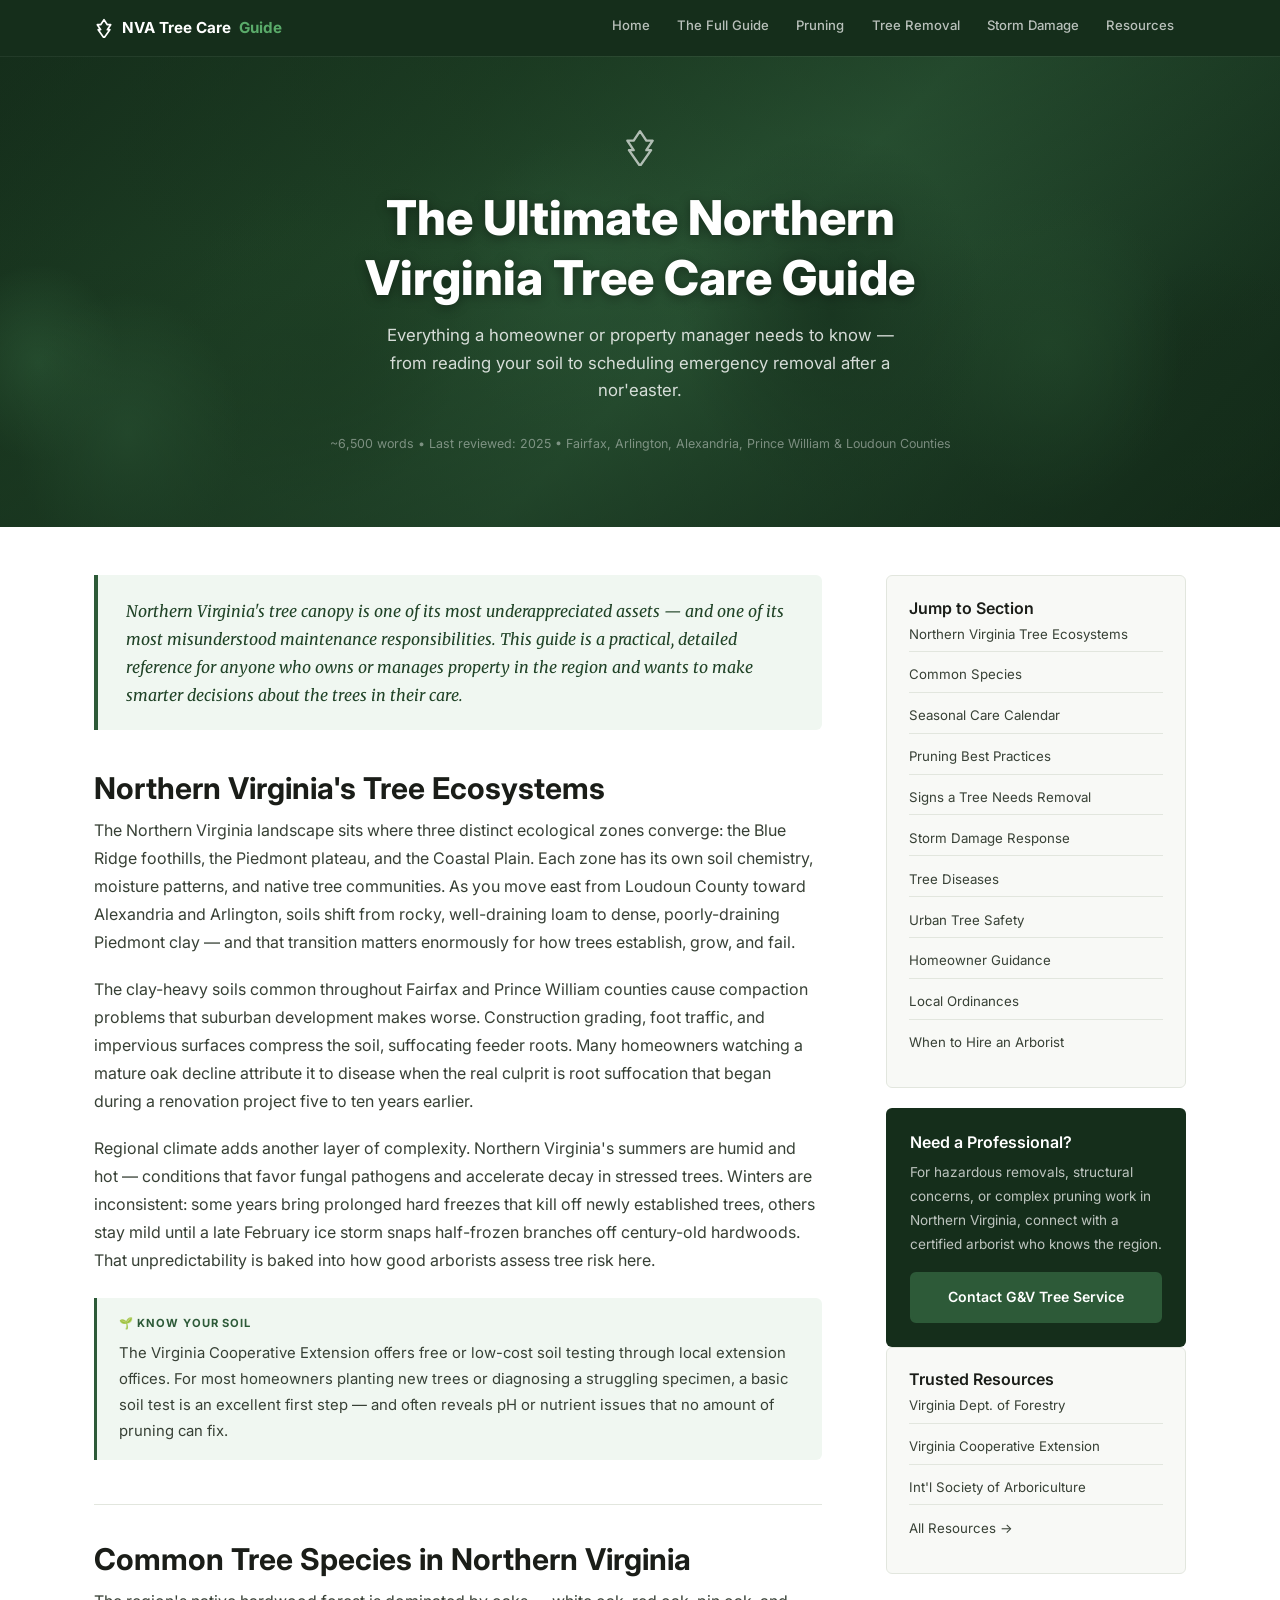
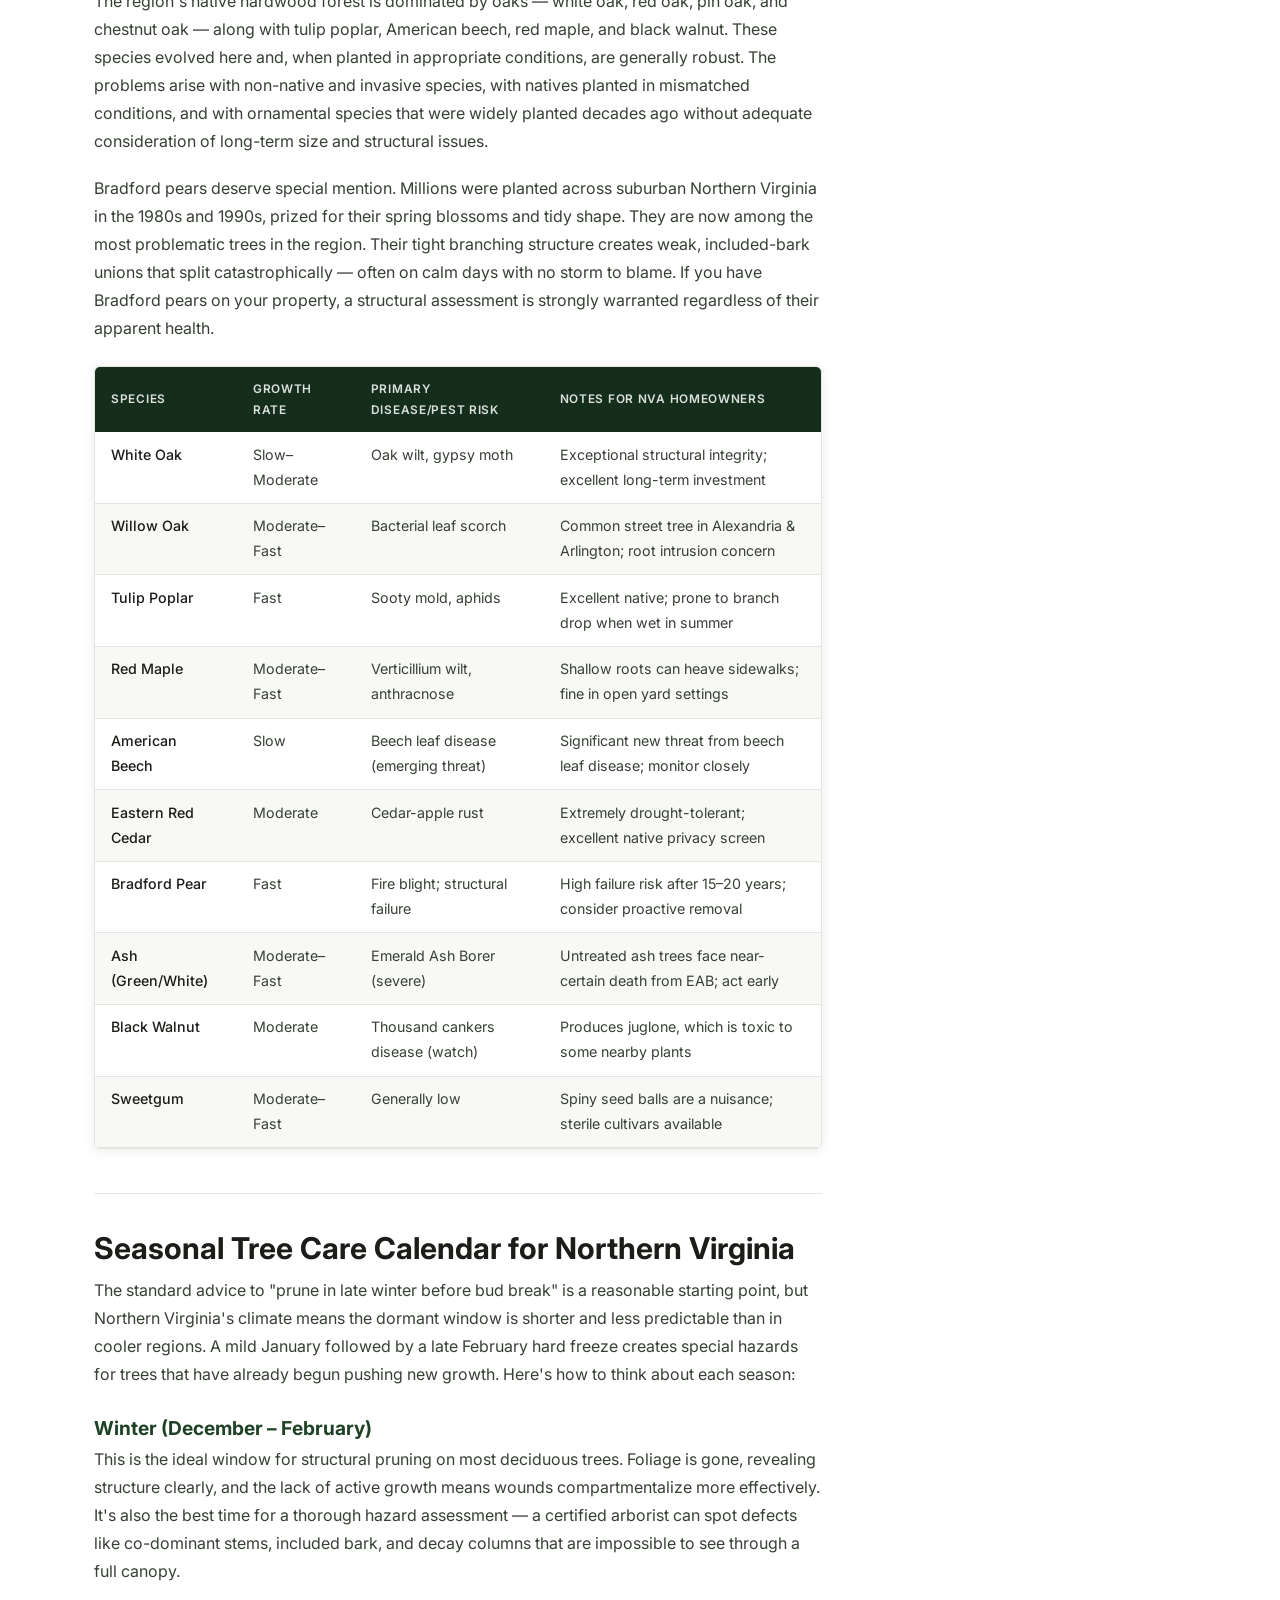
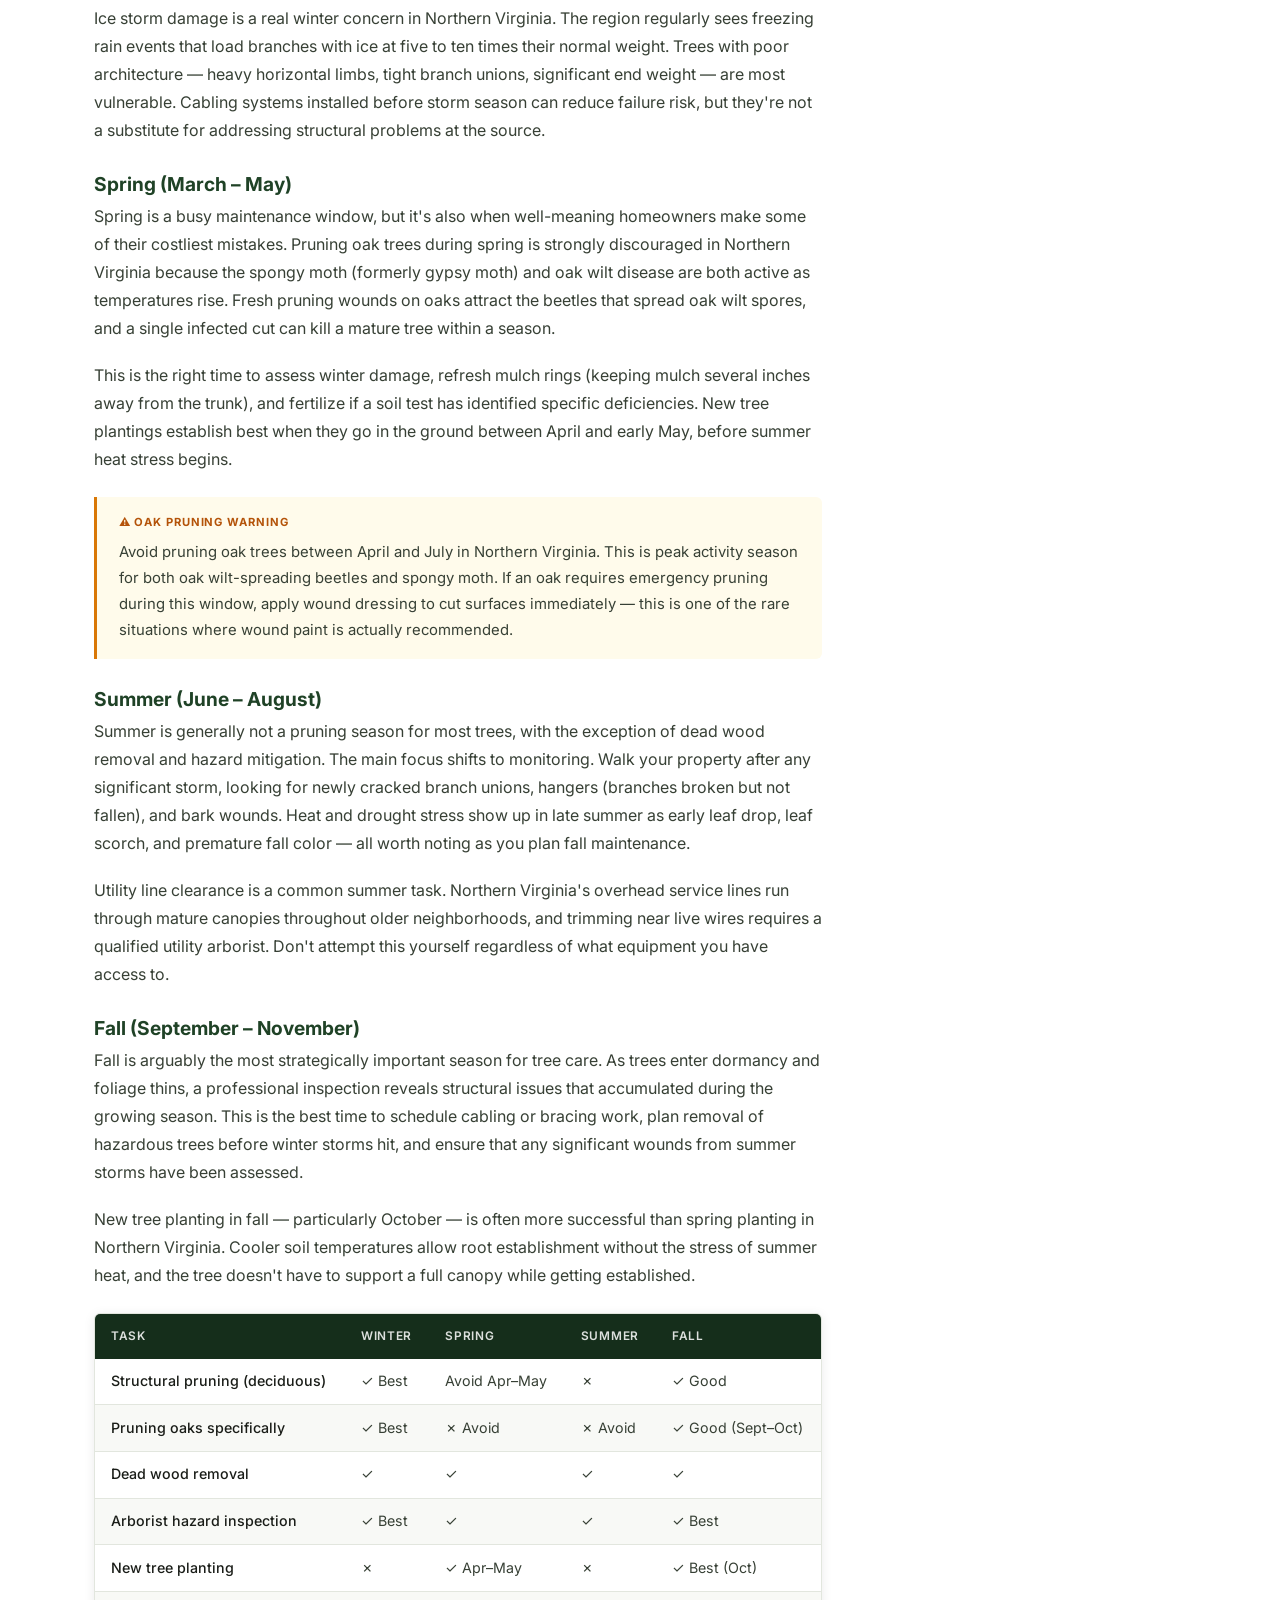
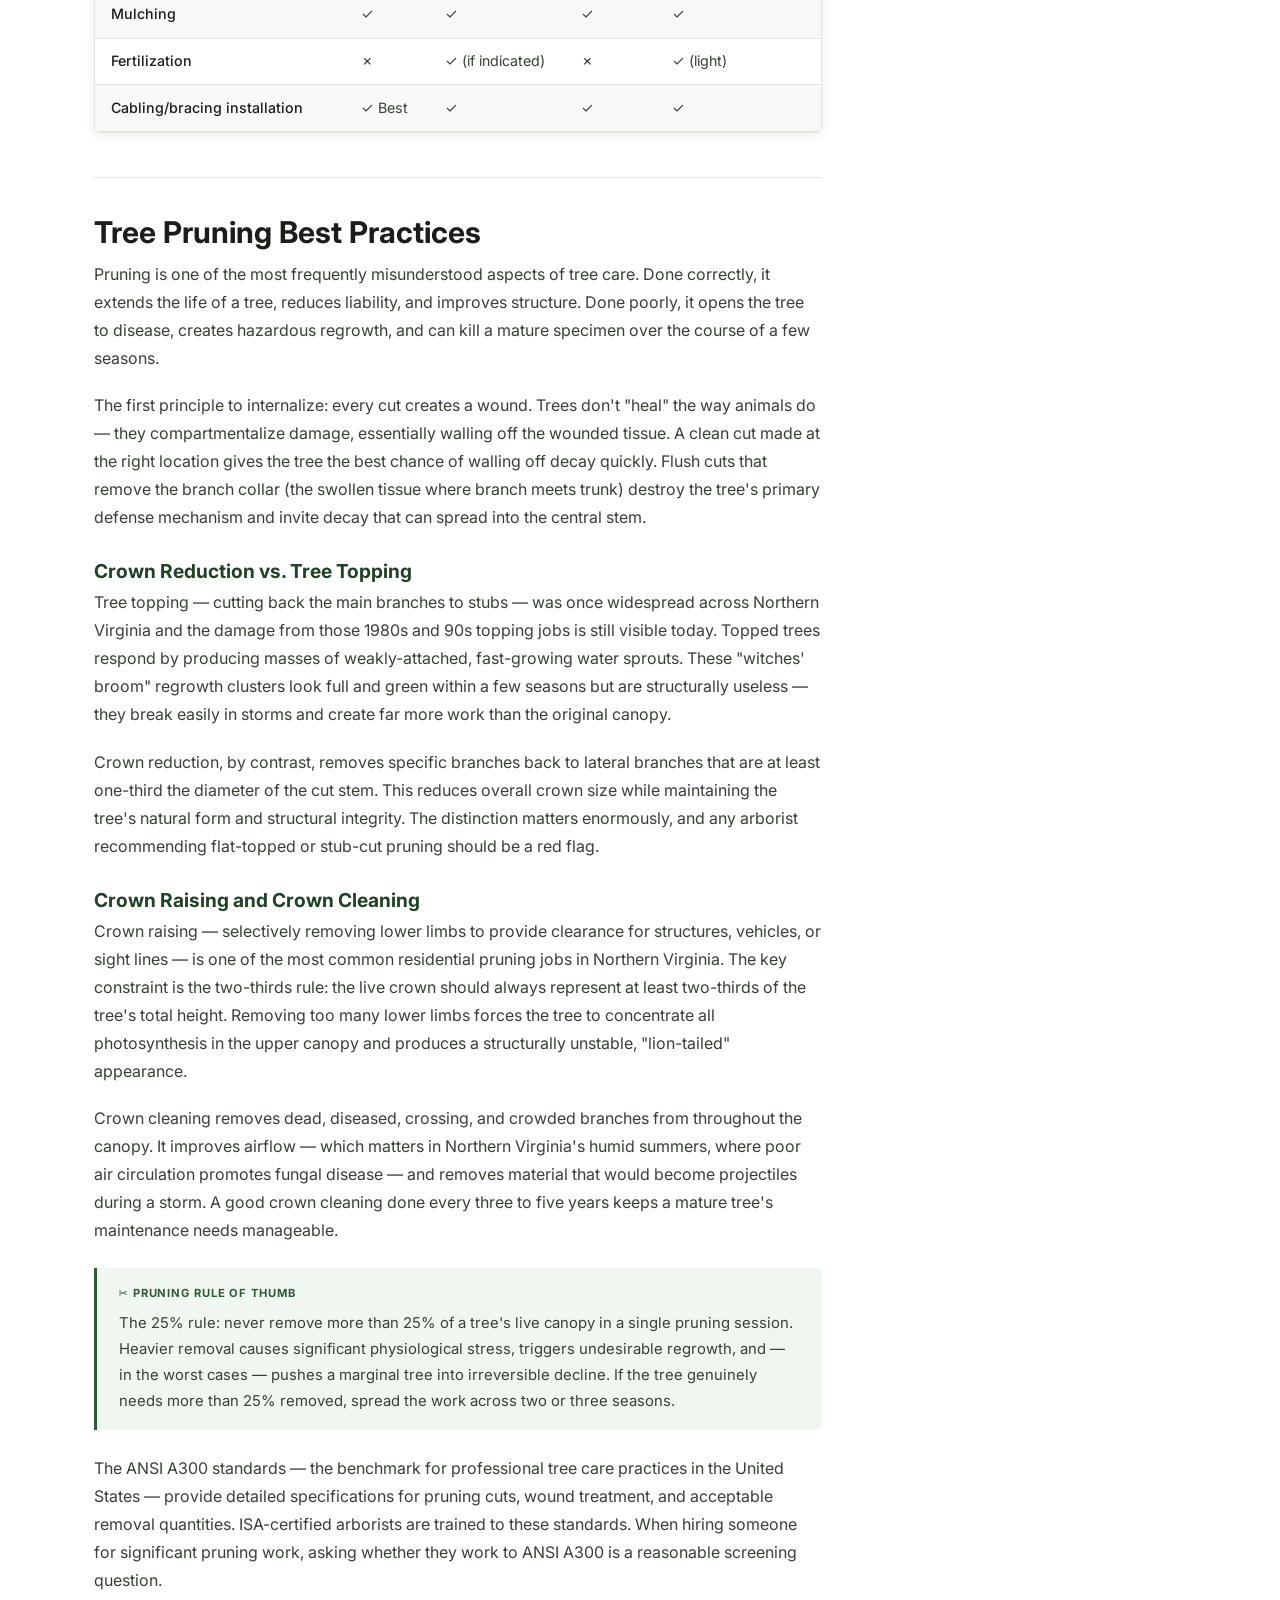
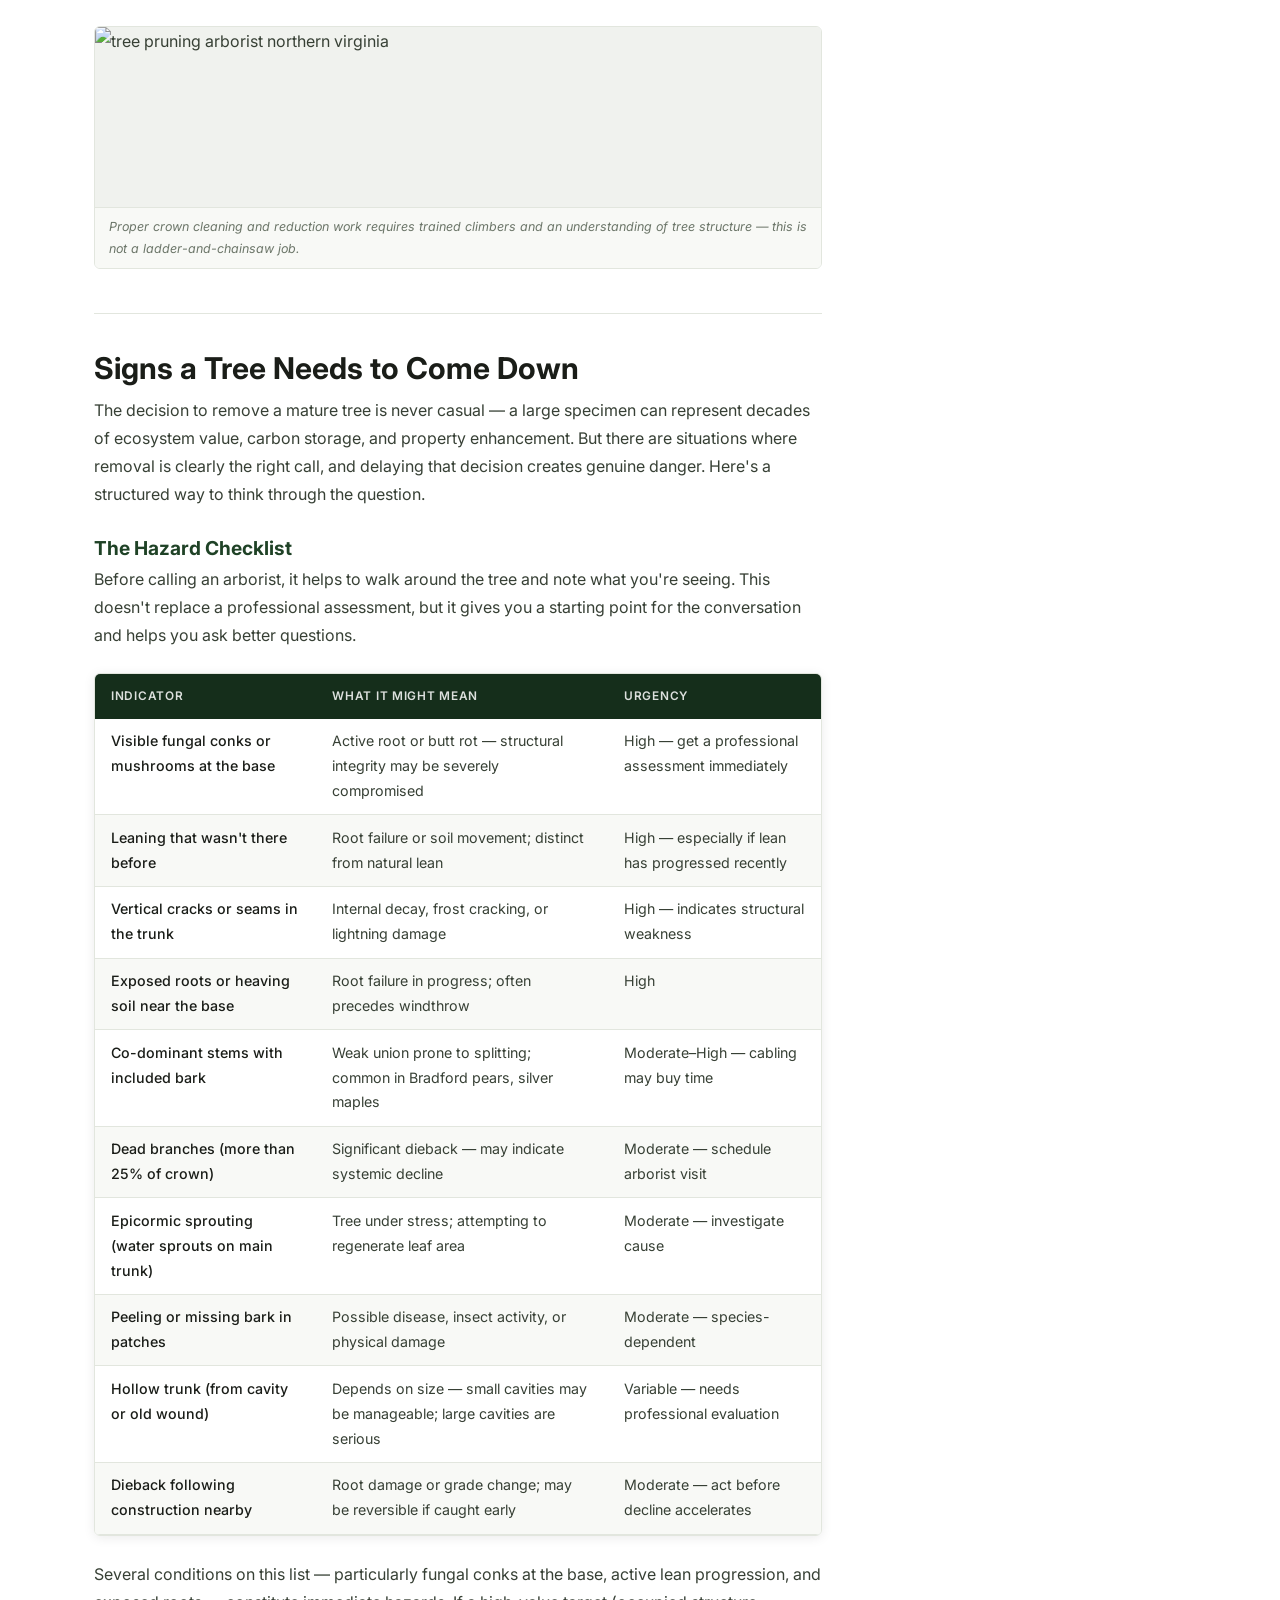
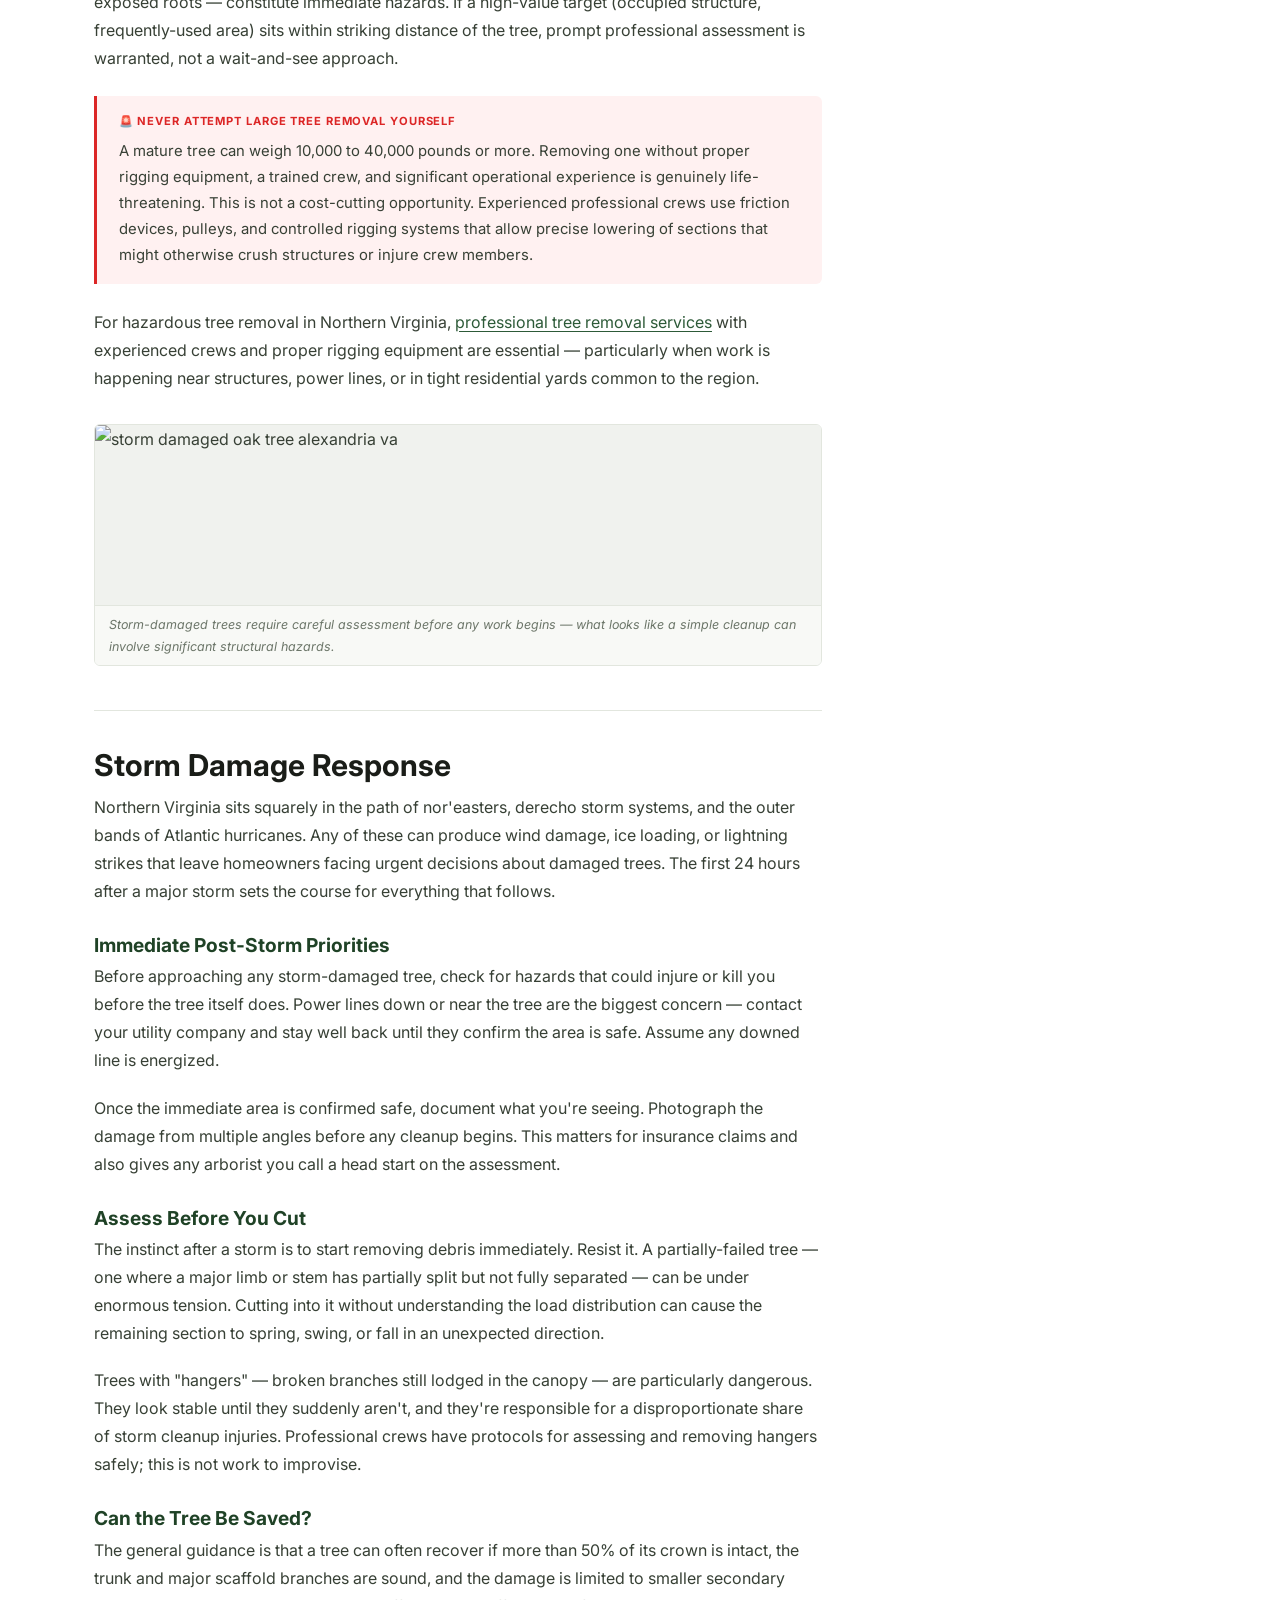
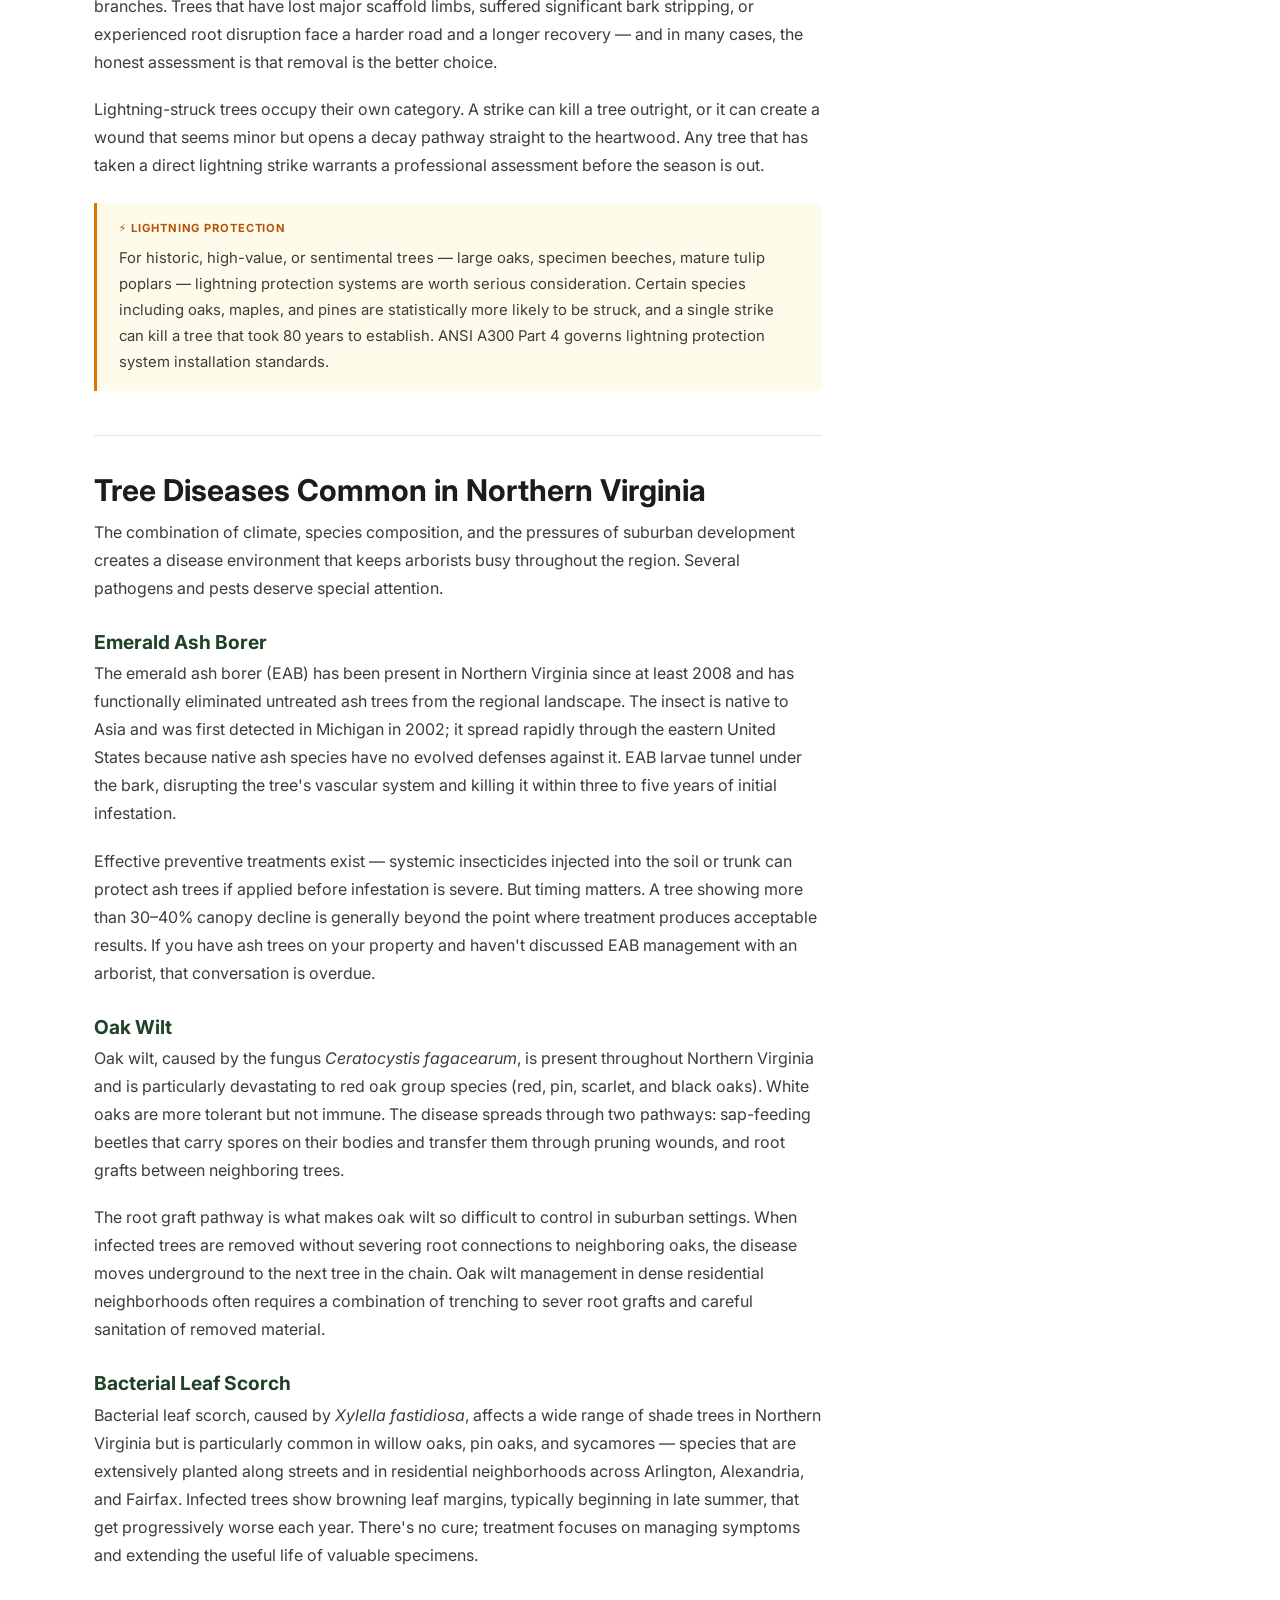
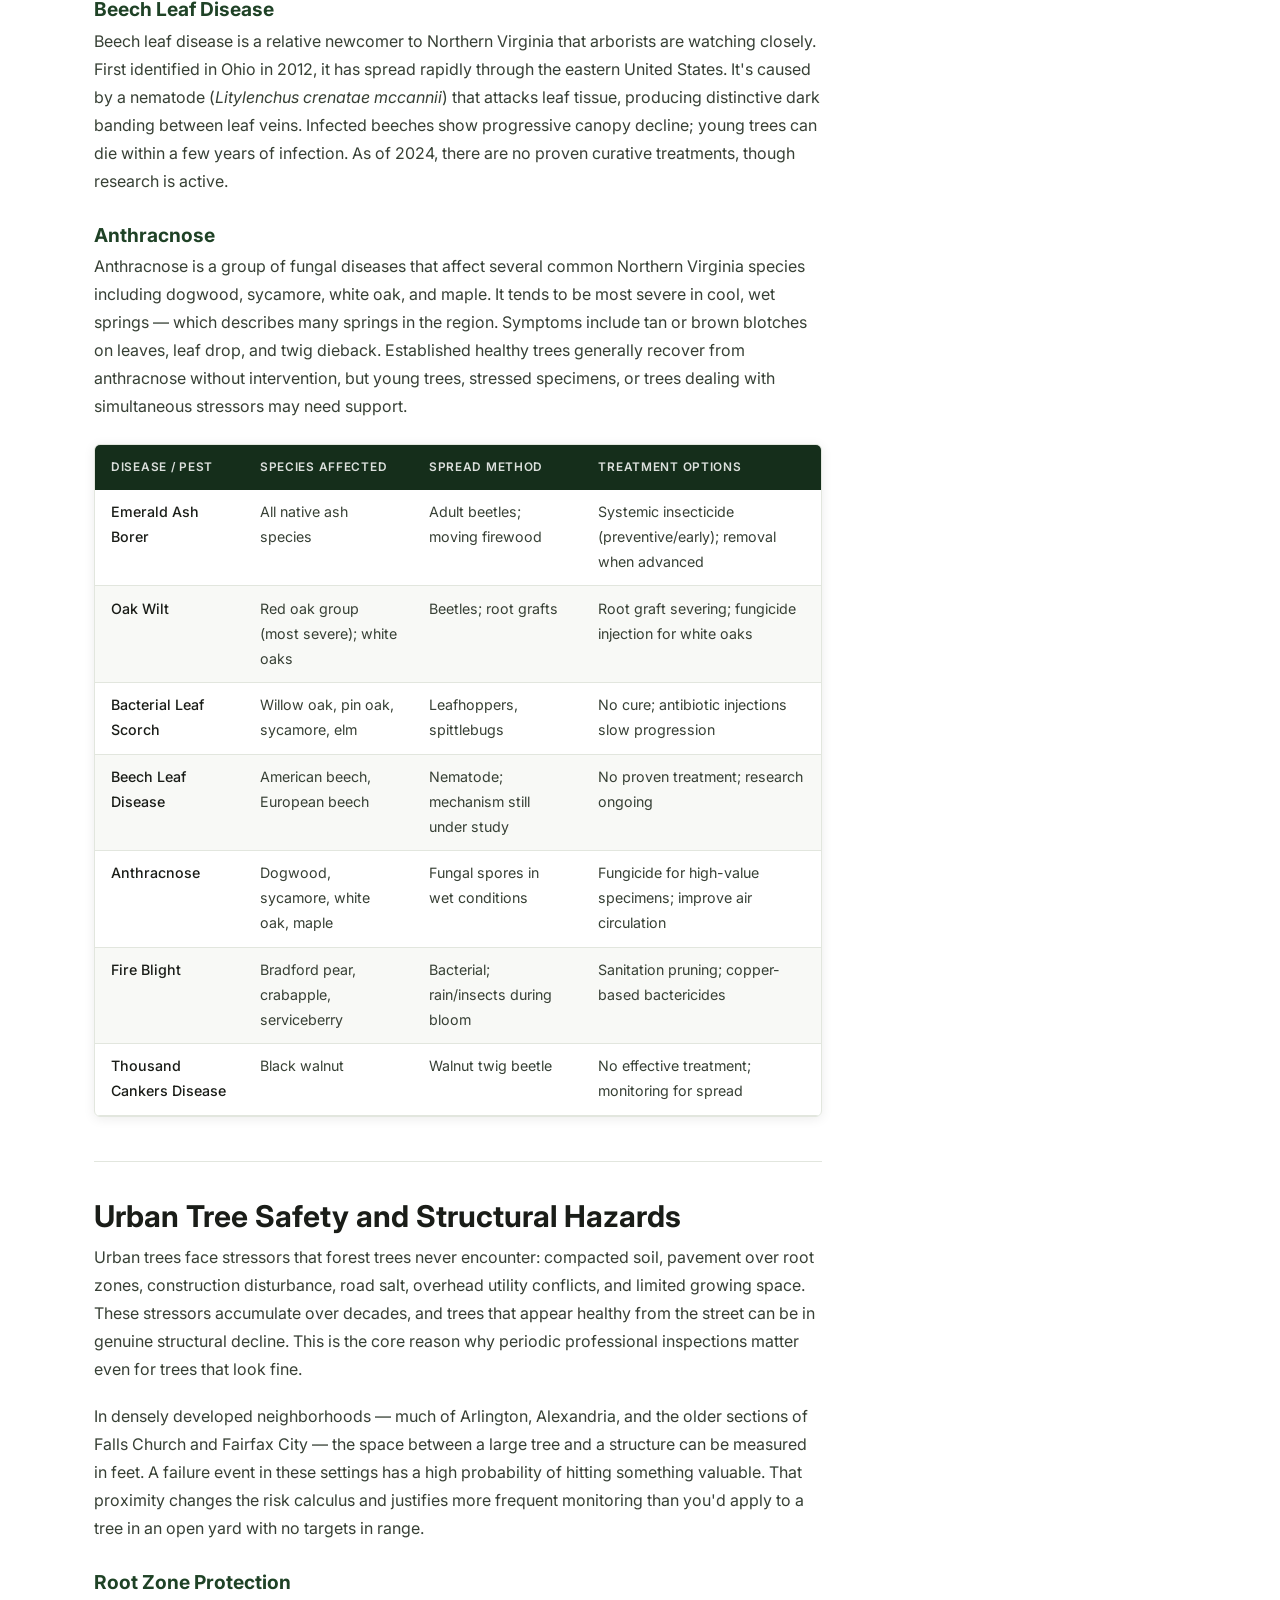
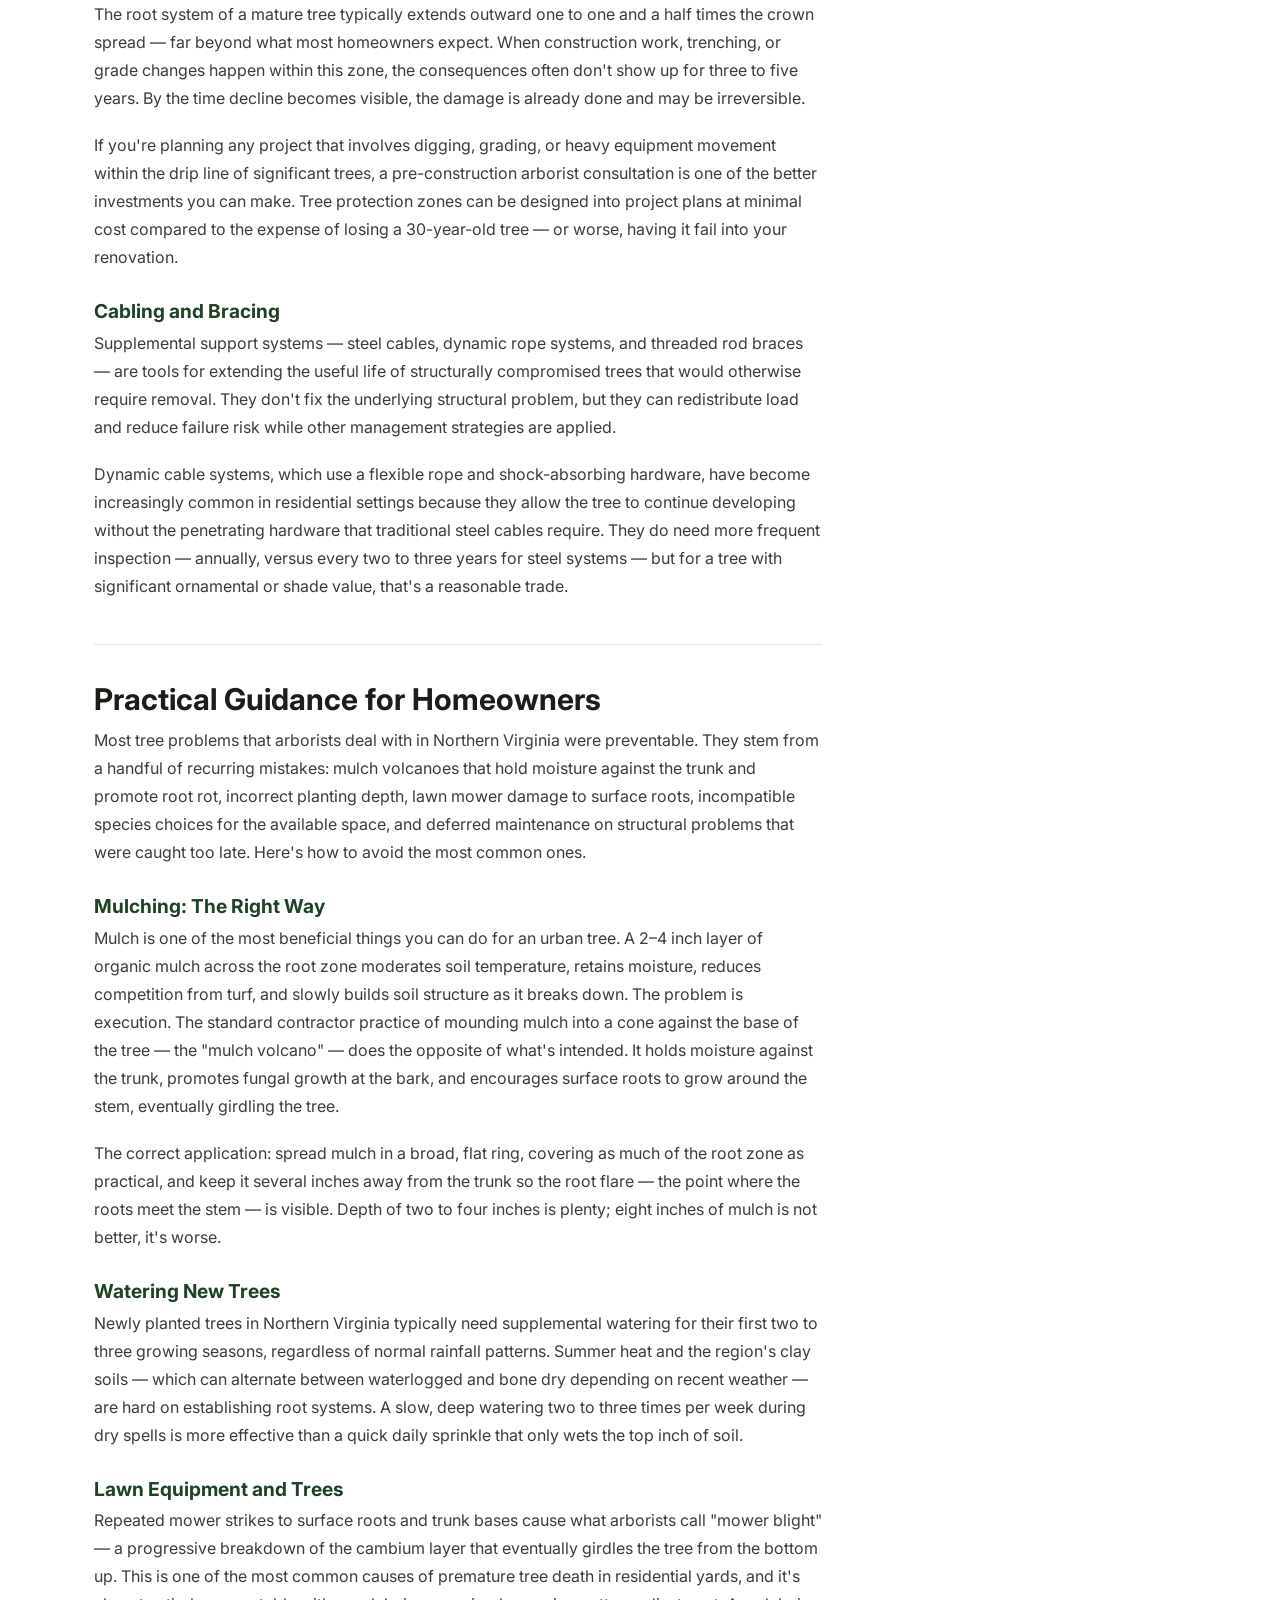
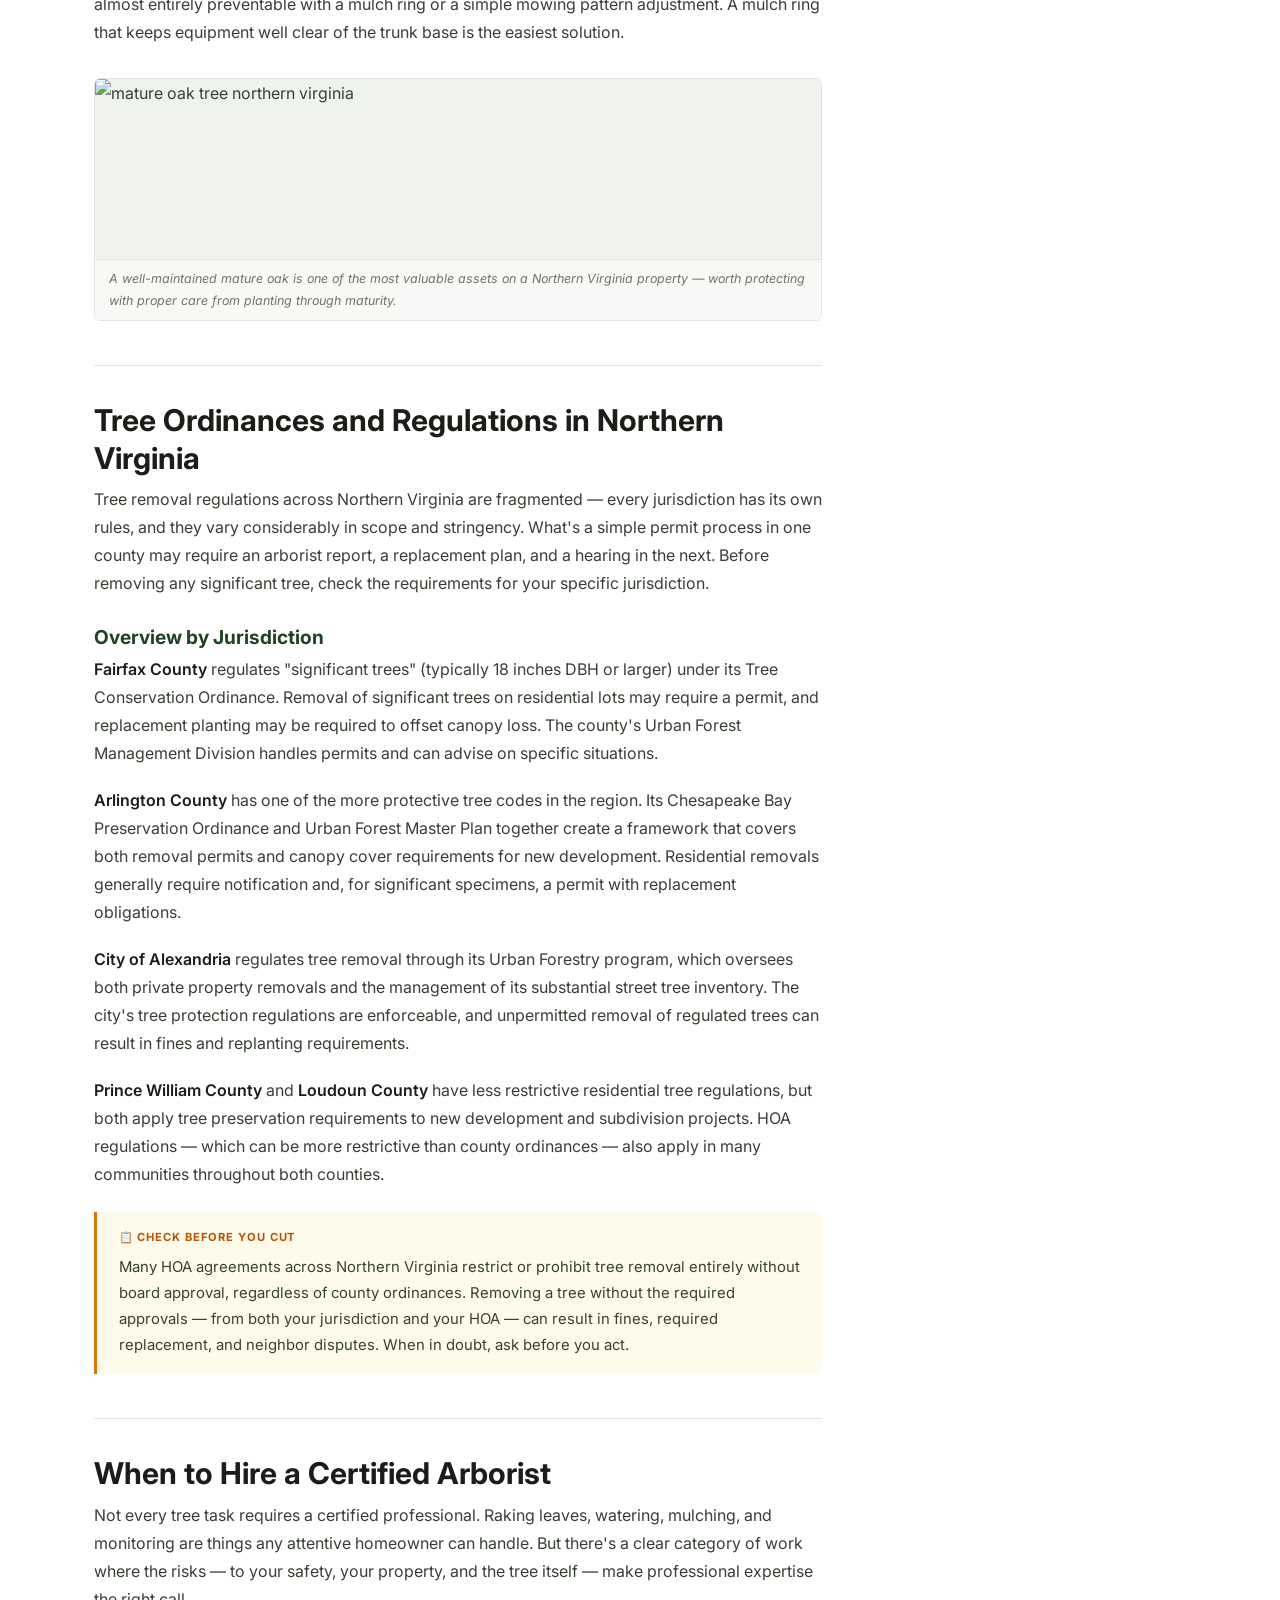
==== guide.html @ ad96422e "Add files via upload" ====
<!DOCTYPE html>
<html lang="en">
<head>
  <meta charset="UTF-8">
  <meta name="viewport" content="width=device-width, initial-scale=1.0">
  <title>The Ultimate Northern Virginia Tree Care Guide | NVA Tree Care</title>
  <meta name="description" content="A comprehensive guide to tree care in Northern Virginia — covering pruning, removal, storm response, tree diseases, local ordinances, and when to hire a certified arborist.">
  <link rel="canonical" href="https://northernvirginiatreecare.com/guide.html">
  <link rel="stylesheet" href="styles.css">
</head>
<body>

<nav>
  <div class="nav-inner">
    <a class="nav-brand" href="index.html">
      <svg width="20" height="20" viewBox="0 0 24 24" fill="none" stroke="currentColor" stroke-width="2" stroke-linecap="round" stroke-linejoin="round"><path d="M12 2L8 8H4l4 6H5l7 10 7-10h-3l4-6h-4z"/></svg>
      NVA Tree Care <span class="brand-accent">Guide</span>
    </a>
    <ul class="nav-links">
      <li><a href="index.html">Home</a></li>
      <li><a href="guide.html">The Full Guide</a></li>
      <li><a href="guide.html#pruning">Pruning</a></li>
      <li><a href="guide.html#removal">Tree Removal</a></li>
      <li><a href="guide.html#storm">Storm Damage</a></li>
      <li><a href="resources.html">Resources</a></li>
    </ul>
  </div>
</nav>

<!-- HERO -->
<section class="hero">
  <div class="hero-bg"></div>
  <div class="hero-inner">
    <div class="hero-icon">
      <svg width="38" height="38" viewBox="0 0 24 24" fill="none" stroke="white" stroke-width="1.5" stroke-linecap="round" stroke-linejoin="round"><path d="M12 2L8 8H4l4 6H5l7 10 7-10h-3l4-6h-4z"/></svg>
    </div>
    <h1>The Ultimate Northern Virginia Tree Care Guide</h1>
    <p class="lead">Everything a homeowner or property manager needs to know — from reading your soil to scheduling emergency removal after a nor'easter.</p>
    <p class="hero-meta">~6,500 words &bull; Last reviewed: 2025 &bull; Fairfax, Arlington, Alexandria, Prince William &amp; Loudoun Counties</p>
  </div>
</section>

<!-- ARTICLE BODY -->
<div class="article-container">

  <!-- MAIN CONTENT -->
  <main class="article-body">

    <!-- INTRO -->
    <div class="intro-highlight">
      <p>Northern Virginia's tree canopy is one of its most underappreciated assets — and one of its most misunderstood maintenance responsibilities. This guide is a practical, detailed reference for anyone who owns or manages property in the region and wants to make smarter decisions about the trees in their care.</p>
    </div>

    <!-- SECTION 1: ECOSYSTEMS -->
    <h2 id="ecosystem">Northern Virginia's Tree Ecosystems</h2>

    <p>The Northern Virginia landscape sits where three distinct ecological zones converge: the Blue Ridge foothills, the Piedmont plateau, and the Coastal Plain. Each zone has its own soil chemistry, moisture patterns, and native tree communities. As you move east from Loudoun County toward Alexandria and Arlington, soils shift from rocky, well-draining loam to dense, poorly-draining Piedmont clay — and that transition matters enormously for how trees establish, grow, and fail.</p>

    <p>The clay-heavy soils common throughout Fairfax and Prince William counties cause compaction problems that suburban development makes worse. Construction grading, foot traffic, and impervious surfaces compress the soil, suffocating feeder roots. Many homeowners watching a mature oak decline attribute it to disease when the real culprit is root suffocation that began during a renovation project five to ten years earlier.</p>

    <p>Regional climate adds another layer of complexity. Northern Virginia's summers are humid and hot — conditions that favor fungal pathogens and accelerate decay in stressed trees. Winters are inconsistent: some years bring prolonged hard freezes that kill off newly established trees, others stay mild until a late February ice storm snaps half-frozen branches off century-old hardwoods. That unpredictability is baked into how good arborists assess tree risk here.</p>

    <div class="callout callout-tip">
      <span class="callout-label">🌱 Know Your Soil</span>
      <p>The Virginia Cooperative Extension offers free or low-cost soil testing through local extension offices. For most homeowners planting new trees or diagnosing a struggling specimen, a basic soil test is an excellent first step — and often reveals pH or nutrient issues that no amount of pruning can fix.</p>
    </div>

    <!-- SECTION 2: SPECIES -->
    <h2 id="species">Common Tree Species in Northern Virginia</h2>

    <p>The region's native hardwood forest is dominated by oaks — white oak, red oak, pin oak, and chestnut oak — along with tulip poplar, American beech, red maple, and black walnut. These species evolved here and, when planted in appropriate conditions, are generally robust. The problems arise with non-native and invasive species, with natives planted in mismatched conditions, and with ornamental species that were widely planted decades ago without adequate consideration of long-term size and structural issues.</p>

    <p>Bradford pears deserve special mention. Millions were planted across suburban Northern Virginia in the 1980s and 1990s, prized for their spring blossoms and tidy shape. They are now among the most problematic trees in the region. Their tight branching structure creates weak, included-bark unions that split catastrophically — often on calm days with no storm to blame. If you have Bradford pears on your property, a structural assessment is strongly warranted regardless of their apparent health.</p>

    <div class="table-wrap">
      <table>
        <thead>
          <tr>
            <th>Species</th>
            <th>Growth Rate</th>
            <th>Primary Disease/Pest Risk</th>
            <th>Notes for NVA Homeowners</th>
          </tr>
        </thead>
        <tbody>
          <tr>
            <td>White Oak</td>
            <td>Slow–Moderate</td>
            <td>Oak wilt, gypsy moth</td>
            <td>Exceptional structural integrity; excellent long-term investment</td>
          </tr>
          <tr>
            <td>Willow Oak</td>
            <td>Moderate–Fast</td>
            <td>Bacterial leaf scorch</td>
            <td>Common street tree in Alexandria &amp; Arlington; root intrusion concern</td>
          </tr>
          <tr>
            <td>Tulip Poplar</td>
            <td>Fast</td>
            <td>Sooty mold, aphids</td>
            <td>Excellent native; prone to branch drop when wet in summer</td>
          </tr>
          <tr>
            <td>Red Maple</td>
            <td>Moderate–Fast</td>
            <td>Verticillium wilt, anthracnose</td>
            <td>Shallow roots can heave sidewalks; fine in open yard settings</td>
          </tr>
          <tr>
            <td>American Beech</td>
            <td>Slow</td>
            <td>Beech leaf disease (emerging threat)</td>
            <td>Significant new threat from beech leaf disease; monitor closely</td>
          </tr>
          <tr>
            <td>Eastern Red Cedar</td>
            <td>Moderate</td>
            <td>Cedar-apple rust</td>
            <td>Extremely drought-tolerant; excellent native privacy screen</td>
          </tr>
          <tr>
            <td>Bradford Pear</td>
            <td>Fast</td>
            <td>Fire blight; structural failure</td>
            <td>High failure risk after 15–20 years; consider proactive removal</td>
          </tr>
          <tr>
            <td>Ash (Green/White)</td>
            <td>Moderate–Fast</td>
            <td>Emerald Ash Borer (severe)</td>
            <td>Untreated ash trees face near-certain death from EAB; act early</td>
          </tr>
          <tr>
            <td>Black Walnut</td>
            <td>Moderate</td>
            <td>Thousand cankers disease (watch)</td>
            <td>Produces juglone, which is toxic to some nearby plants</td>
          </tr>
          <tr>
            <td>Sweetgum</td>
            <td>Moderate–Fast</td>
            <td>Generally low</td>
            <td>Spiny seed balls are a nuisance; sterile cultivars available</td>
          </tr>
        </tbody>
      </table>
    </div>

    <!-- SECTION 3: SEASONAL CALENDAR -->
    <h2 id="seasonal">Seasonal Tree Care Calendar for Northern Virginia</h2>

    <p>The standard advice to "prune in late winter before bud break" is a reasonable starting point, but Northern Virginia's climate means the dormant window is shorter and less predictable than in cooler regions. A mild January followed by a late February hard freeze creates special hazards for trees that have already begun pushing new growth. Here's how to think about each season:</p>

    <h3>Winter (December – February)</h3>

    <p>This is the ideal window for structural pruning on most deciduous trees. Foliage is gone, revealing structure clearly, and the lack of active growth means wounds compartmentalize more effectively. It's also the best time for a thorough hazard assessment — a certified arborist can spot defects like co-dominant stems, included bark, and decay columns that are impossible to see through a full canopy.</p>

    <p>Ice storm damage is a real winter concern in Northern Virginia. The region regularly sees freezing rain events that load branches with ice at five to ten times their normal weight. Trees with poor architecture — heavy horizontal limbs, tight branch unions, significant end weight — are most vulnerable. Cabling systems installed before storm season can reduce failure risk, but they're not a substitute for addressing structural problems at the source.</p>

    <h3>Spring (March – May)</h3>

    <p>Spring is a busy maintenance window, but it's also when well-meaning homeowners make some of their costliest mistakes. Pruning oak trees during spring is strongly discouraged in Northern Virginia because the spongy moth (formerly gypsy moth) and oak wilt disease are both active as temperatures rise. Fresh pruning wounds on oaks attract the beetles that spread oak wilt spores, and a single infected cut can kill a mature tree within a season.</p>

    <p>This is the right time to assess winter damage, refresh mulch rings (keeping mulch several inches away from the trunk), and fertilize if a soil test has identified specific deficiencies. New tree plantings establish best when they go in the ground between April and early May, before summer heat stress begins.</p>

    <div class="callout callout-warning">
      <span class="callout-label">⚠️ Oak Pruning Warning</span>
      <p>Avoid pruning oak trees between April and July in Northern Virginia. This is peak activity season for both oak wilt-spreading beetles and spongy moth. If an oak requires emergency pruning during this window, apply wound dressing to cut surfaces immediately — this is one of the rare situations where wound paint is actually recommended.</p>
    </div>

    <h3>Summer (June – August)</h3>

    <p>Summer is generally not a pruning season for most trees, with the exception of dead wood removal and hazard mitigation. The main focus shifts to monitoring. Walk your property after any significant storm, looking for newly cracked branch unions, hangers (branches broken but not fallen), and bark wounds. Heat and drought stress show up in late summer as early leaf drop, leaf scorch, and premature fall color — all worth noting as you plan fall maintenance.</p>

    <p>Utility line clearance is a common summer task. Northern Virginia's overhead service lines run through mature canopies throughout older neighborhoods, and trimming near live wires requires a qualified utility arborist. Don't attempt this yourself regardless of what equipment you have access to.</p>

    <h3>Fall (September – November)</h3>

    <p>Fall is arguably the most strategically important season for tree care. As trees enter dormancy and foliage thins, a professional inspection reveals structural issues that accumulated during the growing season. This is the best time to schedule cabling or bracing work, plan removal of hazardous trees before winter storms hit, and ensure that any significant wounds from summer storms have been assessed.</p>

    <p>New tree planting in fall — particularly October — is often more successful than spring planting in Northern Virginia. Cooler soil temperatures allow root establishment without the stress of summer heat, and the tree doesn't have to support a full canopy while getting established.</p>

    <div class="table-wrap">
      <table>
        <thead>
          <tr>
            <th>Task</th>
            <th>Winter</th>
            <th>Spring</th>
            <th>Summer</th>
            <th>Fall</th>
          </tr>
        </thead>
        <tbody>
          <tr>
            <td>Structural pruning (deciduous)</td>
            <td>✓ Best</td>
            <td>Avoid Apr–May</td>
            <td>✗</td>
            <td>✓ Good</td>
          </tr>
          <tr>
            <td>Pruning oaks specifically</td>
            <td>✓ Best</td>
            <td>✗ Avoid</td>
            <td>✗ Avoid</td>
            <td>✓ Good (Sept–Oct)</td>
          </tr>
          <tr>
            <td>Dead wood removal</td>
            <td>✓</td>
            <td>✓</td>
            <td>✓</td>
            <td>✓</td>
          </tr>
          <tr>
            <td>Arborist hazard inspection</td>
            <td>✓ Best</td>
            <td>✓</td>
            <td>✓</td>
            <td>✓ Best</td>
          </tr>
          <tr>
            <td>New tree planting</td>
            <td>✗</td>
            <td>✓ Apr–May</td>
            <td>✗</td>
            <td>✓ Best (Oct)</td>
          </tr>
          <tr>
            <td>Mulching</td>
            <td>✓</td>
            <td>✓</td>
            <td>✓</td>
            <td>✓</td>
          </tr>
          <tr>
            <td>Fertilization</td>
            <td>✗</td>
            <td>✓ (if indicated)</td>
            <td>✗</td>
            <td>✓ (light)</td>
          </tr>
          <tr>
            <td>Cabling/bracing installation</td>
            <td>✓ Best</td>
            <td>✓</td>
            <td>✓</td>
            <td>✓</td>
          </tr>
        </tbody>
      </table>
    </div>

    <!-- SECTION 4: PRUNING -->
    <h2 id="pruning">Tree Pruning Best Practices</h2>

    <p>Pruning is one of the most frequently misunderstood aspects of tree care. Done correctly, it extends the life of a tree, reduces liability, and improves structure. Done poorly, it opens the tree to disease, creates hazardous regrowth, and can kill a mature specimen over the course of a few seasons.</p>

    <p>The first principle to internalize: every cut creates a wound. Trees don't "heal" the way animals do — they compartmentalize damage, essentially walling off the wounded tissue. A clean cut made at the right location gives the tree the best chance of walling off decay quickly. Flush cuts that remove the branch collar (the swollen tissue where branch meets trunk) destroy the tree's primary defense mechanism and invite decay that can spread into the central stem.</p>

    <h3>Crown Reduction vs. Tree Topping</h3>

    <p>Tree topping — cutting back the main branches to stubs — was once widespread across Northern Virginia and the damage from those 1980s and 90s topping jobs is still visible today. Topped trees respond by producing masses of weakly-attached, fast-growing water sprouts. These "witches' broom" regrowth clusters look full and green within a few seasons but are structurally useless — they break easily in storms and create far more work than the original canopy.</p>

    <p>Crown reduction, by contrast, removes specific branches back to lateral branches that are at least one-third the diameter of the cut stem. This reduces overall crown size while maintaining the tree's natural form and structural integrity. The distinction matters enormously, and any arborist recommending flat-topped or stub-cut pruning should be a red flag.</p>

    <h3>Crown Raising and Crown Cleaning</h3>

    <p>Crown raising — selectively removing lower limbs to provide clearance for structures, vehicles, or sight lines — is one of the most common residential pruning jobs in Northern Virginia. The key constraint is the two-thirds rule: the live crown should always represent at least two-thirds of the tree's total height. Removing too many lower limbs forces the tree to concentrate all photosynthesis in the upper canopy and produces a structurally unstable, "lion-tailed" appearance.</p>

    <p>Crown cleaning removes dead, diseased, crossing, and crowded branches from throughout the canopy. It improves airflow — which matters in Northern Virginia's humid summers, where poor air circulation promotes fungal disease — and removes material that would become projectiles during a storm. A good crown cleaning done every three to five years keeps a mature tree's maintenance needs manageable.</p>

    <div class="callout callout-tip">
      <span class="callout-label">✂️ Pruning Rule of Thumb</span>
      <p>The 25% rule: never remove more than 25% of a tree's live canopy in a single pruning session. Heavier removal causes significant physiological stress, triggers undesirable regrowth, and — in the worst cases — pushes a marginal tree into irreversible decline. If the tree genuinely needs more than 25% removed, spread the work across two or three seasons.</p>
    </div>

    <p>The ANSI A300 standards — the benchmark for professional tree care practices in the United States — provide detailed specifications for pruning cuts, wound treatment, and acceptable removal quantities. ISA-certified arborists are trained to these standards. When hiring someone for significant pruning work, asking whether they work to ANSI A300 is a reasonable screening question.</p>

    <div class="img-block">
      <img src="/images/tree-pruning.jpg" alt="tree pruning arborist northern virginia" loading="lazy">
      <p class="img-caption">Proper crown cleaning and reduction work requires trained climbers and an understanding of tree structure — this is not a ladder-and-chainsaw job.</p>
    </div>

    <!-- SECTION 5: TREE REMOVAL -->
    <h2 id="removal">Signs a Tree Needs to Come Down</h2>

    <p>The decision to remove a mature tree is never casual — a large specimen can represent decades of ecosystem value, carbon storage, and property enhancement. But there are situations where removal is clearly the right call, and delaying that decision creates genuine danger. Here's a structured way to think through the question.</p>

    <h3>The Hazard Checklist</h3>

    <p>Before calling an arborist, it helps to walk around the tree and note what you're seeing. This doesn't replace a professional assessment, but it gives you a starting point for the conversation and helps you ask better questions.</p>

    <div class="table-wrap">
      <table>
        <thead>
          <tr>
            <th>Indicator</th>
            <th>What It Might Mean</th>
            <th>Urgency</th>
          </tr>
        </thead>
        <tbody>
          <tr>
            <td>Visible fungal conks or mushrooms at the base</td>
            <td>Active root or butt rot — structural integrity may be severely compromised</td>
            <td>High — get a professional assessment immediately</td>
          </tr>
          <tr>
            <td>Leaning that wasn't there before</td>
            <td>Root failure or soil movement; distinct from natural lean</td>
            <td>High — especially if lean has progressed recently</td>
          </tr>
          <tr>
            <td>Vertical cracks or seams in the trunk</td>
            <td>Internal decay, frost cracking, or lightning damage</td>
            <td>High — indicates structural weakness</td>
          </tr>
          <tr>
            <td>Exposed roots or heaving soil near the base</td>
            <td>Root failure in progress; often precedes windthrow</td>
            <td>High</td>
          </tr>
          <tr>
            <td>Co-dominant stems with included bark</td>
            <td>Weak union prone to splitting; common in Bradford pears, silver maples</td>
            <td>Moderate–High — cabling may buy time</td>
          </tr>
          <tr>
            <td>Dead branches (more than 25% of crown)</td>
            <td>Significant dieback — may indicate systemic decline</td>
            <td>Moderate — schedule arborist visit</td>
          </tr>
          <tr>
            <td>Epicormic sprouting (water sprouts on main trunk)</td>
            <td>Tree under stress; attempting to regenerate leaf area</td>
            <td>Moderate — investigate cause</td>
          </tr>
          <tr>
            <td>Peeling or missing bark in patches</td>
            <td>Possible disease, insect activity, or physical damage</td>
            <td>Moderate — species-dependent</td>
          </tr>
          <tr>
            <td>Hollow trunk (from cavity or old wound)</td>
            <td>Depends on size — small cavities may be manageable; large cavities are serious</td>
            <td>Variable — needs professional evaluation</td>
          </tr>
          <tr>
            <td>Dieback following construction nearby</td>
            <td>Root damage or grade change; may be reversible if caught early</td>
            <td>Moderate — act before decline accelerates</td>
          </tr>
        </tbody>
      </table>
    </div>

    <p>Several conditions on this list — particularly fungal conks at the base, active lean progression, and exposed roots — constitute immediate hazards. If a high-value target (occupied structure, frequently-used area) sits within striking distance of the tree, prompt professional assessment is warranted, not a wait-and-see approach.</p>

    <div class="callout callout-danger">
      <span class="callout-label">🚨 Never Attempt Large Tree Removal Yourself</span>
      <p>A mature tree can weigh 10,000 to 40,000 pounds or more. Removing one without proper rigging equipment, a trained crew, and significant operational experience is genuinely life-threatening. This is not a cost-cutting opportunity. Experienced professional crews use friction devices, pulleys, and controlled rigging systems that allow precise lowering of sections that might otherwise crush structures or injure crew members.</p>
    </div>

    <p>For hazardous tree removal in Northern Virginia, <a href="https://gvtreeservice.com/tree-removal-services/" target="_blank" rel="noopener">professional tree removal services</a> with experienced crews and proper rigging equipment are essential — particularly when work is happening near structures, power lines, or in tight residential yards common to the region.</p>

    <div class="img-block">
      <img src="/images/storm-damaged-tree.jpg" alt="storm damaged oak tree alexandria va" loading="lazy">
      <p class="img-caption">Storm-damaged trees require careful assessment before any work begins — what looks like a simple cleanup can involve significant structural hazards.</p>
    </div>

    <!-- SECTION 6: STORM DAMAGE -->
    <h2 id="storm">Storm Damage Response</h2>

    <p>Northern Virginia sits squarely in the path of nor'easters, derecho storm systems, and the outer bands of Atlantic hurricanes. Any of these can produce wind damage, ice loading, or lightning strikes that leave homeowners facing urgent decisions about damaged trees. The first 24 hours after a major storm sets the course for everything that follows.</p>

    <h3>Immediate Post-Storm Priorities</h3>

    <p>Before approaching any storm-damaged tree, check for hazards that could injure or kill you before the tree itself does. Power lines down or near the tree are the biggest concern — contact your utility company and stay well back until they confirm the area is safe. Assume any downed line is energized.</p>

    <p>Once the immediate area is confirmed safe, document what you're seeing. Photograph the damage from multiple angles before any cleanup begins. This matters for insurance claims and also gives any arborist you call a head start on the assessment.</p>

    <h3>Assess Before You Cut</h3>

    <p>The instinct after a storm is to start removing debris immediately. Resist it. A partially-failed tree — one where a major limb or stem has partially split but not fully separated — can be under enormous tension. Cutting into it without understanding the load distribution can cause the remaining section to spring, swing, or fall in an unexpected direction.</p>

    <p>Trees with "hangers" — broken branches still lodged in the canopy — are particularly dangerous. They look stable until they suddenly aren't, and they're responsible for a disproportionate share of storm cleanup injuries. Professional crews have protocols for assessing and removing hangers safely; this is not work to improvise.</p>

    <h3>Can the Tree Be Saved?</h3>

    <p>The general guidance is that a tree can often recover if more than 50% of its crown is intact, the trunk and major scaffold branches are sound, and the damage is limited to smaller secondary branches. Trees that have lost major scaffold limbs, suffered significant bark stripping, or experienced root disruption face a harder road and a longer recovery — and in many cases, the honest assessment is that removal is the better choice.</p>

    <p>Lightning-struck trees occupy their own category. A strike can kill a tree outright, or it can create a wound that seems minor but opens a decay pathway straight to the heartwood. Any tree that has taken a direct lightning strike warrants a professional assessment before the season is out.</p>

    <div class="callout callout-warning">
      <span class="callout-label">⚡ Lightning Protection</span>
      <p>For historic, high-value, or sentimental trees — large oaks, specimen beeches, mature tulip poplars — lightning protection systems are worth serious consideration. Certain species including oaks, maples, and pines are statistically more likely to be struck, and a single strike can kill a tree that took 80 years to establish. ANSI A300 Part 4 governs lightning protection system installation standards.</p>
    </div>

    <!-- SECTION 7: TREE DISEASES -->
    <h2 id="diseases">Tree Diseases Common in Northern Virginia</h2>

    <p>The combination of climate, species composition, and the pressures of suburban development creates a disease environment that keeps arborists busy throughout the region. Several pathogens and pests deserve special attention.</p>

    <h3>Emerald Ash Borer</h3>

    <p>The emerald ash borer (EAB) has been present in Northern Virginia since at least 2008 and has functionally eliminated untreated ash trees from the regional landscape. The insect is native to Asia and was first detected in Michigan in 2002; it spread rapidly through the eastern United States because native ash species have no evolved defenses against it. EAB larvae tunnel under the bark, disrupting the tree's vascular system and killing it within three to five years of initial infestation.</p>

    <p>Effective preventive treatments exist — systemic insecticides injected into the soil or trunk can protect ash trees if applied before infestation is severe. But timing matters. A tree showing more than 30–40% canopy decline is generally beyond the point where treatment produces acceptable results. If you have ash trees on your property and haven't discussed EAB management with an arborist, that conversation is overdue.</p>

    <h3>Oak Wilt</h3>

    <p>Oak wilt, caused by the fungus <em>Ceratocystis fagacearum</em>, is present throughout Northern Virginia and is particularly devastating to red oak group species (red, pin, scarlet, and black oaks). White oaks are more tolerant but not immune. The disease spreads through two pathways: sap-feeding beetles that carry spores on their bodies and transfer them through pruning wounds, and root grafts between neighboring trees.</p>

    <p>The root graft pathway is what makes oak wilt so difficult to control in suburban settings. When infected trees are removed without severing root connections to neighboring oaks, the disease moves underground to the next tree in the chain. Oak wilt management in dense residential neighborhoods often requires a combination of trenching to sever root grafts and careful sanitation of removed material.</p>

    <h3>Bacterial Leaf Scorch</h3>

    <p>Bacterial leaf scorch, caused by <em>Xylella fastidiosa</em>, affects a wide range of shade trees in Northern Virginia but is particularly common in willow oaks, pin oaks, and sycamores — species that are extensively planted along streets and in residential neighborhoods across Arlington, Alexandria, and Fairfax. Infected trees show browning leaf margins, typically beginning in late summer, that get progressively worse each year. There's no cure; treatment focuses on managing symptoms and extending the useful life of valuable specimens.</p>

    <h3>Beech Leaf Disease</h3>

    <p>Beech leaf disease is a relative newcomer to Northern Virginia that arborists are watching closely. First identified in Ohio in 2012, it has spread rapidly through the eastern United States. It's caused by a nematode (<em>Litylenchus crenatae mccannii</em>) that attacks leaf tissue, producing distinctive dark banding between leaf veins. Infected beeches show progressive canopy decline; young trees can die within a few years of infection. As of 2024, there are no proven curative treatments, though research is active.</p>

    <h3>Anthracnose</h3>

    <p>Anthracnose is a group of fungal diseases that affect several common Northern Virginia species including dogwood, sycamore, white oak, and maple. It tends to be most severe in cool, wet springs — which describes many springs in the region. Symptoms include tan or brown blotches on leaves, leaf drop, and twig dieback. Established healthy trees generally recover from anthracnose without intervention, but young trees, stressed specimens, or trees dealing with simultaneous stressors may need support.</p>

    <div class="table-wrap">
      <table>
        <thead>
          <tr>
            <th>Disease / Pest</th>
            <th>Species Affected</th>
            <th>Spread Method</th>
            <th>Treatment Options</th>
          </tr>
        </thead>
        <tbody>
          <tr>
            <td>Emerald Ash Borer</td>
            <td>All native ash species</td>
            <td>Adult beetles; moving firewood</td>
            <td>Systemic insecticide (preventive/early); removal when advanced</td>
          </tr>
          <tr>
            <td>Oak Wilt</td>
            <td>Red oak group (most severe); white oaks</td>
            <td>Beetles; root grafts</td>
            <td>Root graft severing; fungicide injection for white oaks</td>
          </tr>
          <tr>
            <td>Bacterial Leaf Scorch</td>
            <td>Willow oak, pin oak, sycamore, elm</td>
            <td>Leafhoppers, spittlebugs</td>
            <td>No cure; antibiotic injections slow progression</td>
          </tr>
          <tr>
            <td>Beech Leaf Disease</td>
            <td>American beech, European beech</td>
            <td>Nematode; mechanism still under study</td>
            <td>No proven treatment; research ongoing</td>
          </tr>
          <tr>
            <td>Anthracnose</td>
            <td>Dogwood, sycamore, white oak, maple</td>
            <td>Fungal spores in wet conditions</td>
            <td>Fungicide for high-value specimens; improve air circulation</td>
          </tr>
          <tr>
            <td>Fire Blight</td>
            <td>Bradford pear, crabapple, serviceberry</td>
            <td>Bacterial; rain/insects during bloom</td>
            <td>Sanitation pruning; copper-based bactericides</td>
          </tr>
          <tr>
            <td>Thousand Cankers Disease</td>
            <td>Black walnut</td>
            <td>Walnut twig beetle</td>
            <td>No effective treatment; monitoring for spread</td>
          </tr>
        </tbody>
      </table>
    </div>

    <!-- SECTION 8: URBAN TREE SAFETY -->
    <h2 id="hazards">Urban Tree Safety and Structural Hazards</h2>

    <p>Urban trees face stressors that forest trees never encounter: compacted soil, pavement over root zones, construction disturbance, road salt, overhead utility conflicts, and limited growing space. These stressors accumulate over decades, and trees that appear healthy from the street can be in genuine structural decline. This is the core reason why periodic professional inspections matter even for trees that look fine.</p>

    <p>In densely developed neighborhoods — much of Arlington, Alexandria, and the older sections of Falls Church and Fairfax City — the space between a large tree and a structure can be measured in feet. A failure event in these settings has a high probability of hitting something valuable. That proximity changes the risk calculus and justifies more frequent monitoring than you'd apply to a tree in an open yard with no targets in range.</p>

    <h3>Root Zone Protection</h3>

    <p>The root system of a mature tree typically extends outward one to one and a half times the crown spread — far beyond what most homeowners expect. When construction work, trenching, or grade changes happen within this zone, the consequences often don't show up for three to five years. By the time decline becomes visible, the damage is already done and may be irreversible.</p>

    <p>If you're planning any project that involves digging, grading, or heavy equipment movement within the drip line of significant trees, a pre-construction arborist consultation is one of the better investments you can make. Tree protection zones can be designed into project plans at minimal cost compared to the expense of losing a 30-year-old tree — or worse, having it fail into your renovation.</p>

    <h3>Cabling and Bracing</h3>

    <p>Supplemental support systems — steel cables, dynamic rope systems, and threaded rod braces — are tools for extending the useful life of structurally compromised trees that would otherwise require removal. They don't fix the underlying structural problem, but they can redistribute load and reduce failure risk while other management strategies are applied.</p>

    <p>Dynamic cable systems, which use a flexible rope and shock-absorbing hardware, have become increasingly common in residential settings because they allow the tree to continue developing without the penetrating hardware that traditional steel cables require. They do need more frequent inspection — annually, versus every two to three years for steel systems — but for a tree with significant ornamental or shade value, that's a reasonable trade.</p>

    <!-- SECTION 9: HOMEOWNER GUIDANCE -->
    <h2 id="homeowner">Practical Guidance for Homeowners</h2>

    <p>Most tree problems that arborists deal with in Northern Virginia were preventable. They stem from a handful of recurring mistakes: mulch volcanoes that hold moisture against the trunk and promote root rot, incorrect planting depth, lawn mower damage to surface roots, incompatible species choices for the available space, and deferred maintenance on structural problems that were caught too late. Here's how to avoid the most common ones.</p>

    <h3>Mulching: The Right Way</h3>

    <p>Mulch is one of the most beneficial things you can do for an urban tree. A 2–4 inch layer of organic mulch across the root zone moderates soil temperature, retains moisture, reduces competition from turf, and slowly builds soil structure as it breaks down. The problem is execution. The standard contractor practice of mounding mulch into a cone against the base of the tree — the "mulch volcano" — does the opposite of what's intended. It holds moisture against the trunk, promotes fungal growth at the bark, and encourages surface roots to grow around the stem, eventually girdling the tree.</p>

    <p>The correct application: spread mulch in a broad, flat ring, covering as much of the root zone as practical, and keep it several inches away from the trunk so the root flare — the point where the roots meet the stem — is visible. Depth of two to four inches is plenty; eight inches of mulch is not better, it's worse.</p>

    <h3>Watering New Trees</h3>

    <p>Newly planted trees in Northern Virginia typically need supplemental watering for their first two to three growing seasons, regardless of normal rainfall patterns. Summer heat and the region's clay soils — which can alternate between waterlogged and bone dry depending on recent weather — are hard on establishing root systems. A slow, deep watering two to three times per week during dry spells is more effective than a quick daily sprinkle that only wets the top inch of soil.</p>

    <h3>Lawn Equipment and Trees</h3>

    <p>Repeated mower strikes to surface roots and trunk bases cause what arborists call "mower blight" — a progressive breakdown of the cambium layer that eventually girdles the tree from the bottom up. This is one of the most common causes of premature tree death in residential yards, and it's almost entirely preventable with a mulch ring or a simple mowing pattern adjustment. A mulch ring that keeps equipment well clear of the trunk base is the easiest solution.</p>

    <div class="img-block">
      <img src="/images/oak-tree-northern-virginia.jpg" alt="mature oak tree northern virginia" loading="lazy">
      <p class="img-caption">A well-maintained mature oak is one of the most valuable assets on a Northern Virginia property — worth protecting with proper care from planting through maturity.</p>
    </div>

    <!-- SECTION 10: ORDINANCES -->
    <h2 id="regulations">Tree Ordinances and Regulations in Northern Virginia</h2>

    <p>Tree removal regulations across Northern Virginia are fragmented — every jurisdiction has its own rules, and they vary considerably in scope and stringency. What's a simple permit process in one county may require an arborist report, a replacement plan, and a hearing in the next. Before removing any significant tree, check the requirements for your specific jurisdiction.</p>

    <h3>Overview by Jurisdiction</h3>

    <p><strong>Fairfax County</strong> regulates "significant trees" (typically 18 inches DBH or larger) under its Tree Conservation Ordinance. Removal of significant trees on residential lots may require a permit, and replacement planting may be required to offset canopy loss. The county's Urban Forest Management Division handles permits and can advise on specific situations.</p>

    <p><strong>Arlington County</strong> has one of the more protective tree codes in the region. Its Chesapeake Bay Preservation Ordinance and Urban Forest Master Plan together create a framework that covers both removal permits and canopy cover requirements for new development. Residential removals generally require notification and, for significant specimens, a permit with replacement obligations.</p>

    <p><strong>City of Alexandria</strong> regulates tree removal through its Urban Forestry program, which oversees both private property removals and the management of its substantial street tree inventory. The city's tree protection regulations are enforceable, and unpermitted removal of regulated trees can result in fines and replanting requirements.</p>

    <p><strong>Prince William County</strong> and <strong>Loudoun County</strong> have less restrictive residential tree regulations, but both apply tree preservation requirements to new development and subdivision projects. HOA regulations — which can be more restrictive than county ordinances — also apply in many communities throughout both counties.</p>

    <div class="callout callout-warning">
      <span class="callout-label">📋 Check Before You Cut</span>
      <p>Many HOA agreements across Northern Virginia restrict or prohibit tree removal entirely without board approval, regardless of county ordinances. Removing a tree without the required approvals — from both your jurisdiction and your HOA — can result in fines, required replacement, and neighbor disputes. When in doubt, ask before you act.</p>
    </div>

    <!-- SECTION 11: ARBORIST -->
    <h2 id="arborist">When to Hire a Certified Arborist</h2>

    <p>Not every tree task requires a certified professional. Raking leaves, watering, mulching, and monitoring are things any attentive homeowner can handle. But there's a clear category of work where the risks — to your safety, your property, and the tree itself — make professional expertise the right call.</p>

    <div class="img-block">
      <img src="/images/arborist-inspection.jpg" alt="certified arborist tree inspection" loading="lazy">
      <p class="img-caption">A certified arborist inspection involves more than a visual scan from the ground — it includes looking for structural defects, pest activity, root health indicators, and decay patterns not visible without trained eyes.</p>
    </div>

    <h3>Work That Requires a Professional</h3>

    <ul>
      <li>Any pruning or removal work near power lines or overhead utilities</li>
      <li>Removal of trees taller than 20 feet, or any tree over a structure</li>
      <li>Diagnosis of suspected disease or pest infestation</li>
      <li>Post-storm assessment of trees that may have suffered hidden structural damage</li>
      <li>Cabling, bracing, or lightning protection system installation</li>
      <li>Tree risk assessment for insurance or legal purposes</li>
      <li>Permit applications requiring a certified arborist signature</li>
    </ul>

    <h3>What ISA Certification Actually Means</h3>

    <p>ISA (International Society of Arboriculture) certification requires passing a rigorous written examination covering tree biology, diagnosis, risk assessment, climbing and rigging, and ANSI standards. Certified arborists must earn continuing education credits to maintain their credential. It's a meaningful professional standard — not a marketing designation. You can verify certification status directly through ISA's online lookup tool.</p>

    <p>Beyond ISA certification, look for arborists who carry adequate liability insurance (both general liability and workers' compensation), can provide references for similar work in your neighborhood, and demonstrate familiarity with local species and regulations. An arborist who primarily works in Northern Virginia will have practical experience with the region's specific soil conditions, common species, and municipal permit processes — knowledge that matters in ways that general certification doesn't capture.</p>

    <p>For hazardous tree removal, complex structural work, and comprehensive tree care programs across Northern Virginia, companies like <a href="https://gvtreeservice.com/tree-pruning-services/" target="_blank" rel="noopener">G&V Tree Service</a> bring both ISA-standard professional training and deep regional experience to residential and commercial properties throughout the area.</p>

    <h3>Questions to Ask Before Hiring</h3>

    <div class="table-wrap">
      <table>
        <thead>
          <tr>
            <th>Question</th>
            <th>What a Good Answer Looks Like</th>
          </tr>
        </thead>
        <tbody>
          <tr>
            <td>Are you ISA-certified?</td>
            <td>Yes — and they should be able to provide their certification number</td>
          </tr>
          <tr>
            <td>Do you carry liability and workers' comp insurance?</td>
            <td>Yes, and they should readily provide a certificate of insurance</td>
          </tr>
          <tr>
            <td>Do you follow ANSI A300 pruning standards?</td>
            <td>Yes — this should be answered without hesitation</td>
          </tr>
          <tr>
            <td>Can you explain why this level of pruning is needed?</td>
            <td>Clear explanation tied to tree biology, risk, or specific goals</td>
          </tr>
          <tr>
            <td>Will you use climbing spikes on my tree?</td>
            <td>No (except for tree removal) — spikes in live trees cause unnecessary wound damage</td>
          </tr>
          <tr>
            <td>What happens to the wood and debris?</td>
            <td>Clear answer — chipping on site, hauling away, or wood available to homeowner</td>
          </tr>
        </tbody>
      </table>
    </div>

    <div class="callout callout-danger">
      <span class="callout-label">🚩 Red Flags to Watch For</span>
      <p>Walk away from any tree service that arrives unsolicited after a storm offering discounted emergency work, can't produce a certificate of insurance on request, recommends "topping" a tree as a routine pruning method, proposes using climbing spikes on trees you intend to keep, or asks for full payment upfront before any work begins.</p>
    </div>

    <!-- CLOSING -->
    <h2 id="conclusion">Putting It All Together</h2>

    <p>Tree care in Northern Virginia is genuinely more complicated than the generic advice that fills most homeowner resources. The region's ecology, its clay soils, its unpredictable mid-Atlantic winters, and the dense proximity of mature trees to structures create a set of conditions where both under-reaction and over-reaction carry real costs.</p>

    <p>The framework that works is simple: pay attention, inspect regularly, act on structural problems before they become hazards, and hire professionals for work that is genuinely beyond the scope of informed DIY effort. A single annual walk-around with a trained eye — whether yours or an arborist's — catches most problems while they're still manageable.</p>

    <p>The trees on your property are living infrastructure. They provide shade, sound buffering, wildlife habitat, property value, and psychological benefits that are real even if they're hard to put a dollar figure on. They deserve the same informed, proactive maintenance approach you'd bring to any other major system in your home.</p>

  </main>

  <!-- SIDEBAR -->
  <aside class="sidebar">
    <div class="sidebar-card">
      <h4>Jump to Section</h4>
      <ul class="toc-list">
        <li><a href="#ecosystem">Northern Virginia Tree Ecosystems</a></li>
        <li><a href="#species">Common Species</a></li>
        <li><a href="#seasonal">Seasonal Care Calendar</a></li>
        <li><a href="#pruning">Pruning Best Practices</a></li>
        <li><a href="#removal">Signs a Tree Needs Removal</a></li>
        <li><a href="#storm">Storm Damage Response</a></li>
        <li><a href="#diseases">Tree Diseases</a></li>
        <li><a href="#hazards">Urban Tree Safety</a></li>
        <li><a href="#homeowner">Homeowner Guidance</a></li>
        <li><a href="#regulations">Local Ordinances</a></li>
        <li><a href="#arborist">When to Hire an Arborist</a></li>
      </ul>
    </div>

    <div class="cta-box">
      <h4>Need a Professional?</h4>
      <p>For hazardous removals, structural concerns, or complex pruning work in Northern Virginia, connect with a certified arborist who knows the region.</p>
      <a href="https://gvtreeservice.com/tree-removal-services/" class="btn btn-primary" target="_blank" rel="noopener">Contact G&V Tree Service</a>
    </div>

    <div class="sidebar-card">
      <h4>Trusted Resources</h4>
      <ul class="toc-list">
        <li><a href="https://dof.virginia.gov" target="_blank" rel="noopener">Virginia Dept. of Forestry</a></li>
        <li><a href="https://ext.vt.edu" target="_blank" rel="noopener">Virginia Cooperative Extension</a></li>
        <li><a href="https://www.isa-arbor.com" target="_blank" rel="noopener">Int'l Society of Arboriculture</a></li>
        <li><a href="resources.html">All Resources →</a></li>
      </ul>
    </div>
  </aside>

</div>

<footer>
  <div class="footer-inner">
    <div>
      <span class="footer-brand">NVA Tree Care Guide</span>
      <p class="footer-desc">An independent educational resource for homeowners and property managers in Northern Virginia. Not affiliated with any tree service company.</p>
    </div>
    <div class="footer-col">
      <h5>Pages</h5>
      <ul>
        <li><a href="index.html">Home</a></li>
        <li><a href="guide.html">The Complete Guide</a></li>
        <li><a href="resources.html">Resources</a></li>
      </ul>
    </div>
    <div class="footer-col">
      <h5>Guide Sections</h5>
      <ul>
        <li><a href="#pruning">Pruning</a></li>
        <li><a href="#removal">Removal</a></li>
        <li><a href="#diseases">Diseases</a></li>
        <li><a href="#storm">Storm Damage</a></li>
        <li><a href="#regulations">Regulations</a></li>
      </ul>
    </div>
  </div>
  <div class="footer-bottom">
    <span>© 2025 NorthernVirginiTreeCare.com — Educational resource, not professional advice</span>
    <span>northernvirginiatreecare.com</span>
  </div>
</footer>

</body>
</html>
---- styles.css ----
/* =============================================
   Northern Virginia Tree Care Guide
   Design: Clean editorial with photo hero
   ============================================= */

@import url('https://fonts.googleapis.com/css2?family=Inter:wght@300;400;500;600;700;800&family=Merriweather:ital,wght@0,300;0,400;0,700;1,300;1,400&display=swap');

:root {
  --forest:       #152e1b;
  --canopy:       #1f4226;
  --mid-green:    #2d5a38;
  --light-green:  #4a8c58;
  --accent-green: #5aab6a;
  --white:        #ffffff;
  --off-white:    #f8f9f6;
  --light-gray:   #f0f2ee;
  --border:       #e2e6de;
  --ink:          #1a1d18;
  --body:         #374035;
  --muted:        #6b7568;
  --caution-bg:   #fffbeb;
  --caution-bdr:  #d97706;
  --tip-bg:       #f0f7f1;
  --tip-bdr:      #2d5a38;
  --danger-bg:    #fff1f1;
  --danger-bdr:   #dc2626;
  --font-ui:      'Inter', system-ui, sans-serif;
  --font-body:    'Merriweather', Georgia, serif;
  --max-w: 1140px;
  --radius: 6px;
  --shadow: 0 2px 12px rgba(0,0,0,.08);
  --shadow-md: 0 4px 24px rgba(0,0,0,.12);
}

*, *::before, *::after { box-sizing: border-box; margin: 0; padding: 0; }
html { scroll-behavior: smooth; }

body {
  font-family: var(--font-ui);
  font-size: 1rem;
  line-height: 1.75;
  color: var(--body);
  background: var(--white);
  -webkit-font-smoothing: antialiased;
}

h1, h2, h3, h4, h5 {
  font-family: var(--font-ui);
  color: var(--ink);
  line-height: 1.25;
  font-weight: 700;
}
h1 { font-size: clamp(1.85rem, 5vw, 3rem); font-weight: 800; }
h2 { font-size: clamp(1.3rem, 3vw, 1.875rem); margin-bottom: .5rem; }
h3 { font-size: 1.2rem; margin-bottom: .35rem; }
h4 { font-size: 1rem; font-weight: 600; }

p { margin-bottom: 1.2rem; color: var(--body); }
p:last-child { margin-bottom: 0; }
a { color: var(--mid-green); text-decoration: underline; text-underline-offset: 3px; }
a:hover { color: var(--forest); }
strong { font-weight: 600; color: var(--ink); }
ul, ol { padding-left: 1.5rem; margin-bottom: 1.2rem; }
li { margin-bottom: .4rem; }

.container { max-width: var(--max-w); margin: 0 auto; padding: 0 1.5rem; }

/* NAV */
nav {
  background: var(--forest);
  position: sticky;
  top: 0;
  z-index: 100;
  box-shadow: 0 1px 0 rgba(255,255,255,.06);
}
.nav-inner {
  max-width: var(--max-w);
  margin: 0 auto;
  padding: 0 1.5rem;
  display: flex;
  align-items: center;
  justify-content: space-between;
  height: 56px;
}
.nav-brand {
  display: flex;
  align-items: center;
  gap: .5rem;
  text-decoration: none;
  font-size: .95rem;
  font-weight: 700;
  color: var(--white);
}
.nav-brand .brand-accent { color: var(--accent-green); }
.nav-links { display: flex; list-style: none; padding: 0; margin: 0; gap: .2rem; }
.nav-links a {
  font-size: .82rem;
  font-weight: 500;
  color: rgba(255,255,255,.7);
  text-decoration: none;
  padding: .4rem .75rem;
  border-radius: 4px;
  transition: background .15s, color .15s;
  white-space: nowrap;
}
.nav-links a:hover { background: rgba(255,255,255,.1); color: #fff; }

/* HERO */
.hero {
  position: relative;
  min-height: 380px;
  display: flex;
  align-items: center;
  justify-content: center;
  text-align: center;
  overflow: hidden;
}
.hero-bg {
  position: absolute;
  inset: 0;
  background: linear-gradient(135deg, #152e1b 0%, #1f4226 30%, #2d5a38 55%, #1a3822 80%, #0f2213 100%);
  z-index: 0;
}
/* Organic tree canopy shapes */
.hero-bg::before {
  content: '';
  position: absolute;
  inset: 0;
  background-image:
    radial-gradient(ellipse 160px 200px at 10% 80%, rgba(45,90,56,.9) 0%, transparent 70%),
    radial-gradient(ellipse 200px 240px at 25% 60%, rgba(31,66,38,.95) 0%, transparent 70%),
    radial-gradient(ellipse 180px 220px at 45% 50%, rgba(45,90,56,.8) 0%, transparent 70%),
    radial-gradient(ellipse 220px 260px at 65% 55%, rgba(26,56,34,.95) 0%, transparent 70%),
    radial-gradient(ellipse 190px 230px at 82% 62%, rgba(37,77,46,.9) 0%, transparent 70%),
    radial-gradient(ellipse 160px 180px at 95% 70%, rgba(21,46,27,.9) 0%, transparent 70%),
    radial-gradient(ellipse 120px 140px at 3% 65%, rgba(50,100,62,.7) 0%, transparent 70%);
  z-index: 1;
}
.hero-bg::after {
  content: '';
  position: absolute;
  inset: 0;
  background: linear-gradient(to bottom, rgba(21,46,27,.4) 0%, rgba(21,46,27,.15) 40%, rgba(21,46,27,.55) 100%);
  z-index: 2;
}
.hero-inner {
  position: relative;
  z-index: 3;
  padding: 4.5rem 1.5rem;
  max-width: 680px;
  width: 100%;
}
.hero-icon { margin: 0 auto .85rem; opacity: .65; }
.hero h1 { color: #fff; font-weight: 800; margin-bottom: .9rem; text-shadow: 0 2px 12px rgba(0,0,0,.4); }
.hero .lead {
  font-size: 1.05rem;
  color: rgba(255,255,255,.82);
  max-width: 520px;
  margin: 0 auto 1.75rem;
  line-height: 1.65;
}
.hero-meta { font-size: .78rem; color: rgba(255,255,255,.42); margin-top: 1.2rem; }

/* BREADCRUMB */
.breadcrumb { background: var(--light-gray); border-bottom: 1px solid var(--border); padding: .6rem 1.5rem; }
.breadcrumb-inner { max-width: var(--max-w); margin: 0 auto; font-size: .78rem; color: var(--muted); }
.breadcrumb-inner a { color: var(--mid-green); text-decoration: none; }
.breadcrumb-inner a:hover { text-decoration: underline; }
.breadcrumb-inner span { margin: 0 .4rem; opacity: .5; }

/* BUTTONS */
.btn {
  display: inline-flex;
  align-items: center;
  gap: .4rem;
  padding: .68rem 1.5rem;
  border-radius: var(--radius);
  font-family: var(--font-ui);
  font-size: .88rem;
  font-weight: 600;
  text-decoration: none;
  transition: all .18s;
  cursor: pointer;
  white-space: nowrap;
}
.btn-primary { background: var(--mid-green); color: #fff; border: 2px solid var(--mid-green); }
.btn-primary:hover { background: var(--forest); border-color: var(--forest); color: #fff; }
.btn-outline { background: transparent; color: var(--mid-green); border: 2px solid var(--mid-green); }
.btn-outline:hover { background: var(--mid-green); color: #fff; }
.btn-white { background: #fff; color: var(--forest); border: 2px solid #fff; }
.btn-white:hover { background: rgba(255,255,255,.88); color: var(--forest); }

/* SECTIONS */
.section { padding: 4rem 1.5rem; }
.section-sm { padding: 2.5rem 1.5rem; }
.section-alt { background: var(--off-white); }
.section-light { background: var(--light-gray); }
.section-dark { background: var(--forest); }
.section-dark h2, .section-dark h3 { color: #fff; }
.section-dark p { color: rgba(255,255,255,.78); }

.section-header { margin-bottom: 2.5rem; }
.section-header p { color: var(--muted); max-width: 600px; font-size: .97rem; }
.section-label {
  display: inline-block;
  font-size: .72rem;
  font-weight: 700;
  letter-spacing: .1em;
  text-transform: uppercase;
  color: var(--light-green);
  margin-bottom: .5rem;
}
.divider { width: 40px; height: 3px; background: var(--light-green); border-radius: 2px; margin: .65rem 0 1.2rem; }

/* CARDS */
.card-grid { display: grid; grid-template-columns: repeat(auto-fit, minmax(270px, 1fr)); gap: 1.25rem; }
.card {
  background: var(--white);
  border: 1px solid var(--border);
  border-radius: var(--radius);
  padding: 1.75rem;
  transition: box-shadow .2s, transform .2s;
}
.card:hover { box-shadow: var(--shadow-md); transform: translateY(-2px); }
.card-icon { font-size: 1.5rem; margin-bottom: .7rem; display: block; }
.card h3 { font-size: 1rem; margin-bottom: .45rem; }
.card p { font-size: .9rem; color: var(--muted); margin: 0; }

/* CALLOUTS */
.callout { border-left: 3px solid; padding: 1rem 1.35rem; margin: 1.5rem 0; border-radius: 0 var(--radius) var(--radius) 0; }
.callout-tip { background: var(--tip-bg); border-color: var(--tip-bdr); }
.callout-warning { background: var(--caution-bg); border-color: var(--caution-bdr); }
.callout-danger { background: var(--danger-bg); border-color: var(--danger-bdr); }
.callout-label { font-size: .7rem; font-weight: 700; letter-spacing: .08em; text-transform: uppercase; display: block; margin-bottom: .4rem; }
.callout-tip .callout-label { color: var(--mid-green); }
.callout-warning .callout-label { color: #b45309; }
.callout-danger .callout-label { color: #dc2626; }
.callout p { font-size: .93rem; margin: 0; }

/* TABLES */
.table-wrap { overflow-x: auto; margin: 1.5rem 0; border-radius: var(--radius); border: 1px solid var(--border); box-shadow: var(--shadow); }
table { width: 100%; border-collapse: collapse; font-size: .89rem; }
thead { background: var(--forest); }
thead th { padding: .75rem 1rem; text-align: left; font-size: .74rem; font-weight: 600; letter-spacing: .06em; text-transform: uppercase; color: rgba(255,255,255,.85); }
tbody tr:nth-child(even) { background: var(--off-white); }
tbody tr:hover { background: #e6ede7; }
td { padding: .65rem 1rem; border-bottom: 1px solid var(--border); vertical-align: top; }
td:first-child { font-weight: 500; color: var(--ink); }

/* ARTICLE LAYOUT */
.article-container {
  max-width: var(--max-w);
  margin: 0 auto;
  padding: 3rem 1.5rem;
  display: grid;
  grid-template-columns: 1fr 300px;
  gap: 4rem;
  align-items: start;
}
.article-body > h2 { margin-top: 2.75rem; padding-top: 2.25rem; border-top: 1px solid var(--border); }
.article-body > h2:first-of-type { margin-top: 0; border-top: none; padding-top: 0; }
.article-body h3 { margin-top: 1.75rem; color: var(--canopy); }
.article-body h4 { margin-top: 1.25rem; }

/* SIDEBAR */
.sidebar { position: sticky; top: 4.5rem; }
.sidebar-card { background: var(--off-white); border: 1px solid var(--border); border-radius: var(--radius); padding: 1.35rem; margin-bottom: 1.25rem; }
.sidebar-card .card-label { font-size: .7rem; font-weight: 700; letter-spacing: .1em; text-transform: uppercase; color: var(--muted); margin-bottom: .9rem; display: block; }
.toc-list { list-style: none; padding: 0; margin: 0; }
.toc-list a { font-size: .83rem; color: var(--body); text-decoration: none; display: block; padding: .32rem 0; border-bottom: 1px solid var(--border); transition: color .15s, padding-left .15s; }
.toc-list li:last-child a { border-bottom: none; }
.toc-list a:hover { color: var(--mid-green); padding-left: .35rem; }
.cta-box { background: var(--forest); border-radius: var(--radius); padding: 1.5rem; color: #fff; }
.cta-box h4 { font-size: 1rem; color: #fff; margin-bottom: .55rem; }
.cta-box p { font-size: .85rem; color: rgba(255,255,255,.72); margin-bottom: 1rem; }
.cta-box .btn { width: 100%; justify-content: center; }

/* STATS */
.stats-row { display: grid; grid-template-columns: repeat(auto-fit, minmax(155px, 1fr)); gap: 1rem; margin: 2rem 0; }
.stat-item { background: var(--forest); border-radius: var(--radius); padding: 1.5rem; text-align: center; }
.stat-num { font-size: 2rem; font-weight: 800; color: var(--accent-green); display: block; line-height: 1.1; }
.stat-label { font-size: .76rem; color: rgba(255,255,255,.65); margin-top: .4rem; display: block; line-height: 1.4; }

/* SEASON BADGES */
.season-badge { display: inline-block; padding: .18rem .6rem; border-radius: 20px; font-size: .74rem; font-weight: 600; }
.spring { background: #dcfce7; color: #166534; }
.summer { background: #dbeafe; color: #1d4ed8; }
.fall   { background: #ffedd5; color: #c2410c; }
.winter { background: #ede9fe; color: #6d28d9; }

/* INTRO HIGHLIGHT */
.intro-highlight {
  background: var(--tip-bg);
  border-left: 4px solid var(--mid-green);
  border-radius: 0 var(--radius) var(--radius) 0;
  padding: 1.35rem 1.75rem;
  margin-bottom: 2.5rem;
}
.intro-highlight p { font-family: var(--font-body); font-size: 1rem; color: var(--canopy); font-style: italic; margin: 0; }

/* IMAGE BLOCKS */
.img-block { margin: 2rem 0; border-radius: var(--radius); overflow: hidden; border: 1px solid var(--border); }
.img-block img { width: 100%; height: auto; display: block; min-height: 180px; background: var(--light-gray); }
.img-caption { font-size: .78rem; color: var(--muted); padding: .5rem .85rem; background: var(--off-white); font-style: italic; border-top: 1px solid var(--border); }

/* FEATURED STRIP */
.featured-strip { background: var(--canopy); padding: 3rem 1.5rem; text-align: center; }
.featured-strip h2 { color: #fff; margin-bottom: .6rem; }
.featured-strip p { color: rgba(255,255,255,.78); max-width: 560px; margin: 0 auto 1.5rem; font-size: .95rem; }

/* RESOURCES */
.resource-grid { display: grid; grid-template-columns: repeat(auto-fit, minmax(290px, 1fr)); gap: 1.25rem; margin-top: 2rem; }
.resource-card { background: var(--white); border: 1px solid var(--border); border-radius: var(--radius); padding: 1.75rem; transition: box-shadow .2s; }
.resource-card:hover { box-shadow: var(--shadow-md); }
.resource-card .org-type { font-size: .7rem; font-weight: 700; letter-spacing: .1em; text-transform: uppercase; color: var(--light-green); margin-bottom: .5rem; display: block; }
.resource-card h3 { font-size: 1.05rem; margin-bottom: .5rem; }
.resource-card p { font-size: .9rem; color: var(--muted); margin-bottom: 1rem; }

/* FOOTER */
footer { background: var(--ink); color: rgba(255,255,255,.55); padding: 3rem 1.5rem 2rem; }
.footer-inner { max-width: var(--max-w); margin: 0 auto; display: grid; grid-template-columns: 2fr 1fr 1fr; gap: 3rem; margin-bottom: 2rem; padding-bottom: 2rem; border-bottom: 1px solid rgba(255,255,255,.08); }
.footer-brand { font-size: 1rem; font-weight: 700; color: var(--white); display: block; margin-bottom: .65rem; }
.footer-desc { font-size: .85rem; line-height: 1.65; }
.footer-col h5 { font-size: .7rem; font-weight: 700; letter-spacing: .1em; text-transform: uppercase; color: rgba(255,255,255,.3); margin-bottom: .85rem; }
.footer-col ul { list-style: none; padding: 0; margin: 0; }
.footer-col li { margin-bottom: .4rem; }
.footer-col a { color: rgba(255,255,255,.55); font-size: .88rem; text-decoration: none; transition: color .15s; }
.footer-col a:hover { color: var(--accent-green); }
.footer-bottom { max-width: var(--max-w); margin: 0 auto; font-size: .78rem; display: flex; justify-content: space-between; flex-wrap: wrap; gap: .5rem; }

/* RESPONSIVE */
@media (max-width: 960px) {
  .article-container { grid-template-columns: 1fr; gap: 2rem; }
  .sidebar { position: static; }
  .footer-inner { grid-template-columns: 1fr 1fr; }
}
@media (max-width: 680px) {
  .section, .section-sm { padding: 2.5rem 1.25rem; }
  .hero-inner { padding: 3rem 1.25rem; }
  .footer-inner { grid-template-columns: 1fr; gap: 2rem; }
  .nav-links { display: none; }
  .stats-row { grid-template-columns: 1fr 1fr; }
}
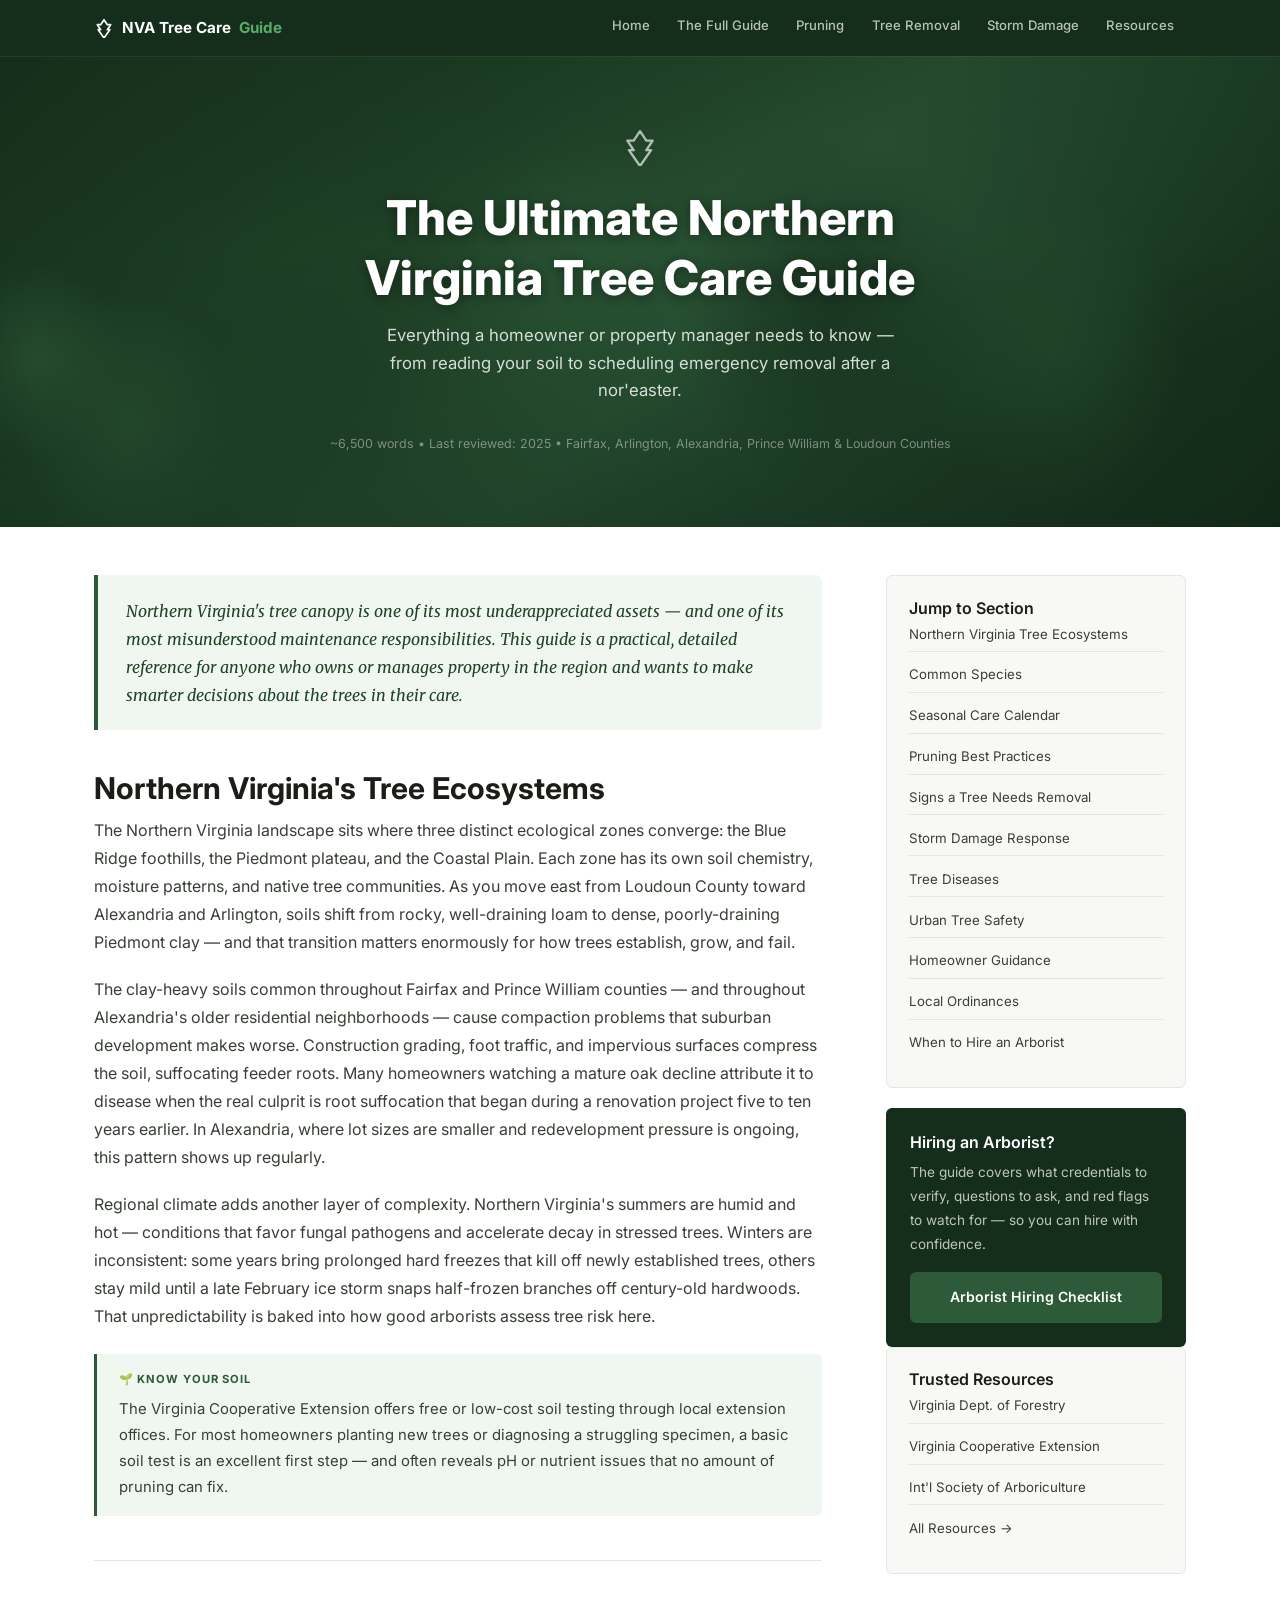
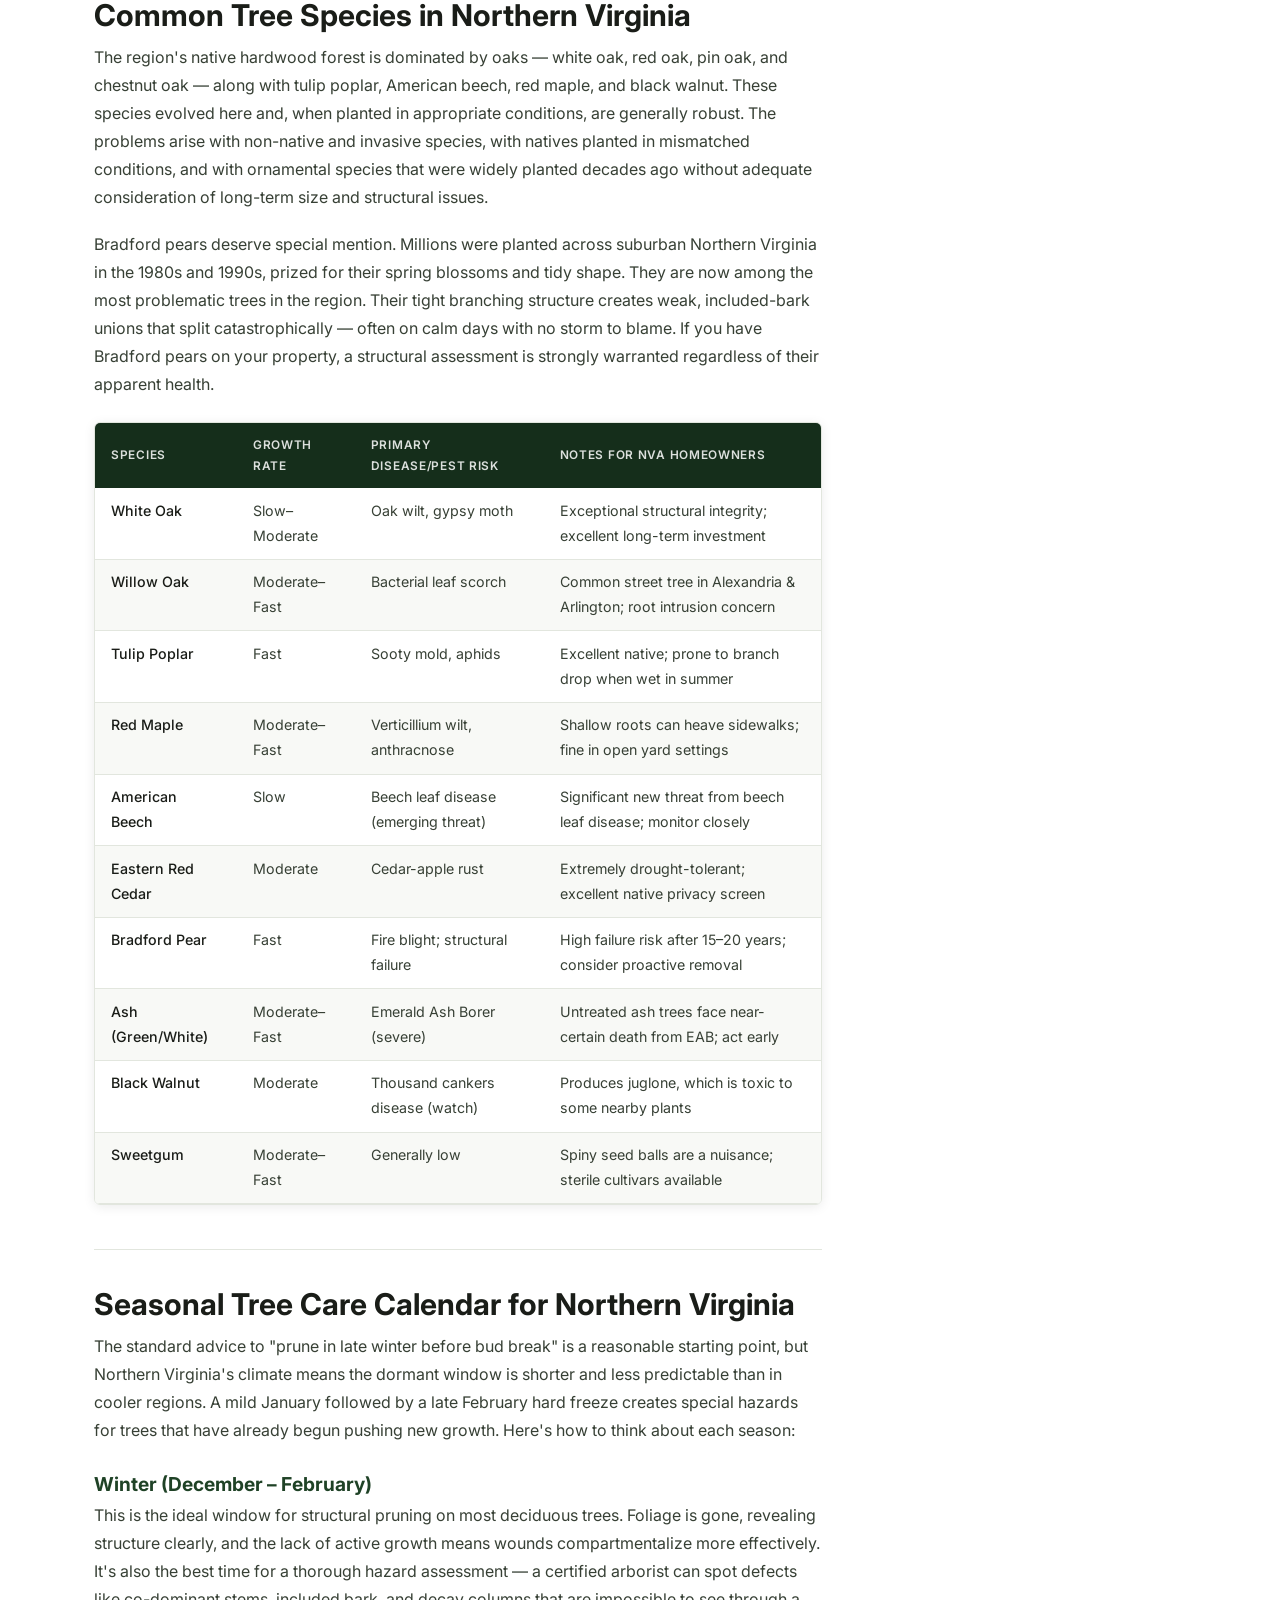
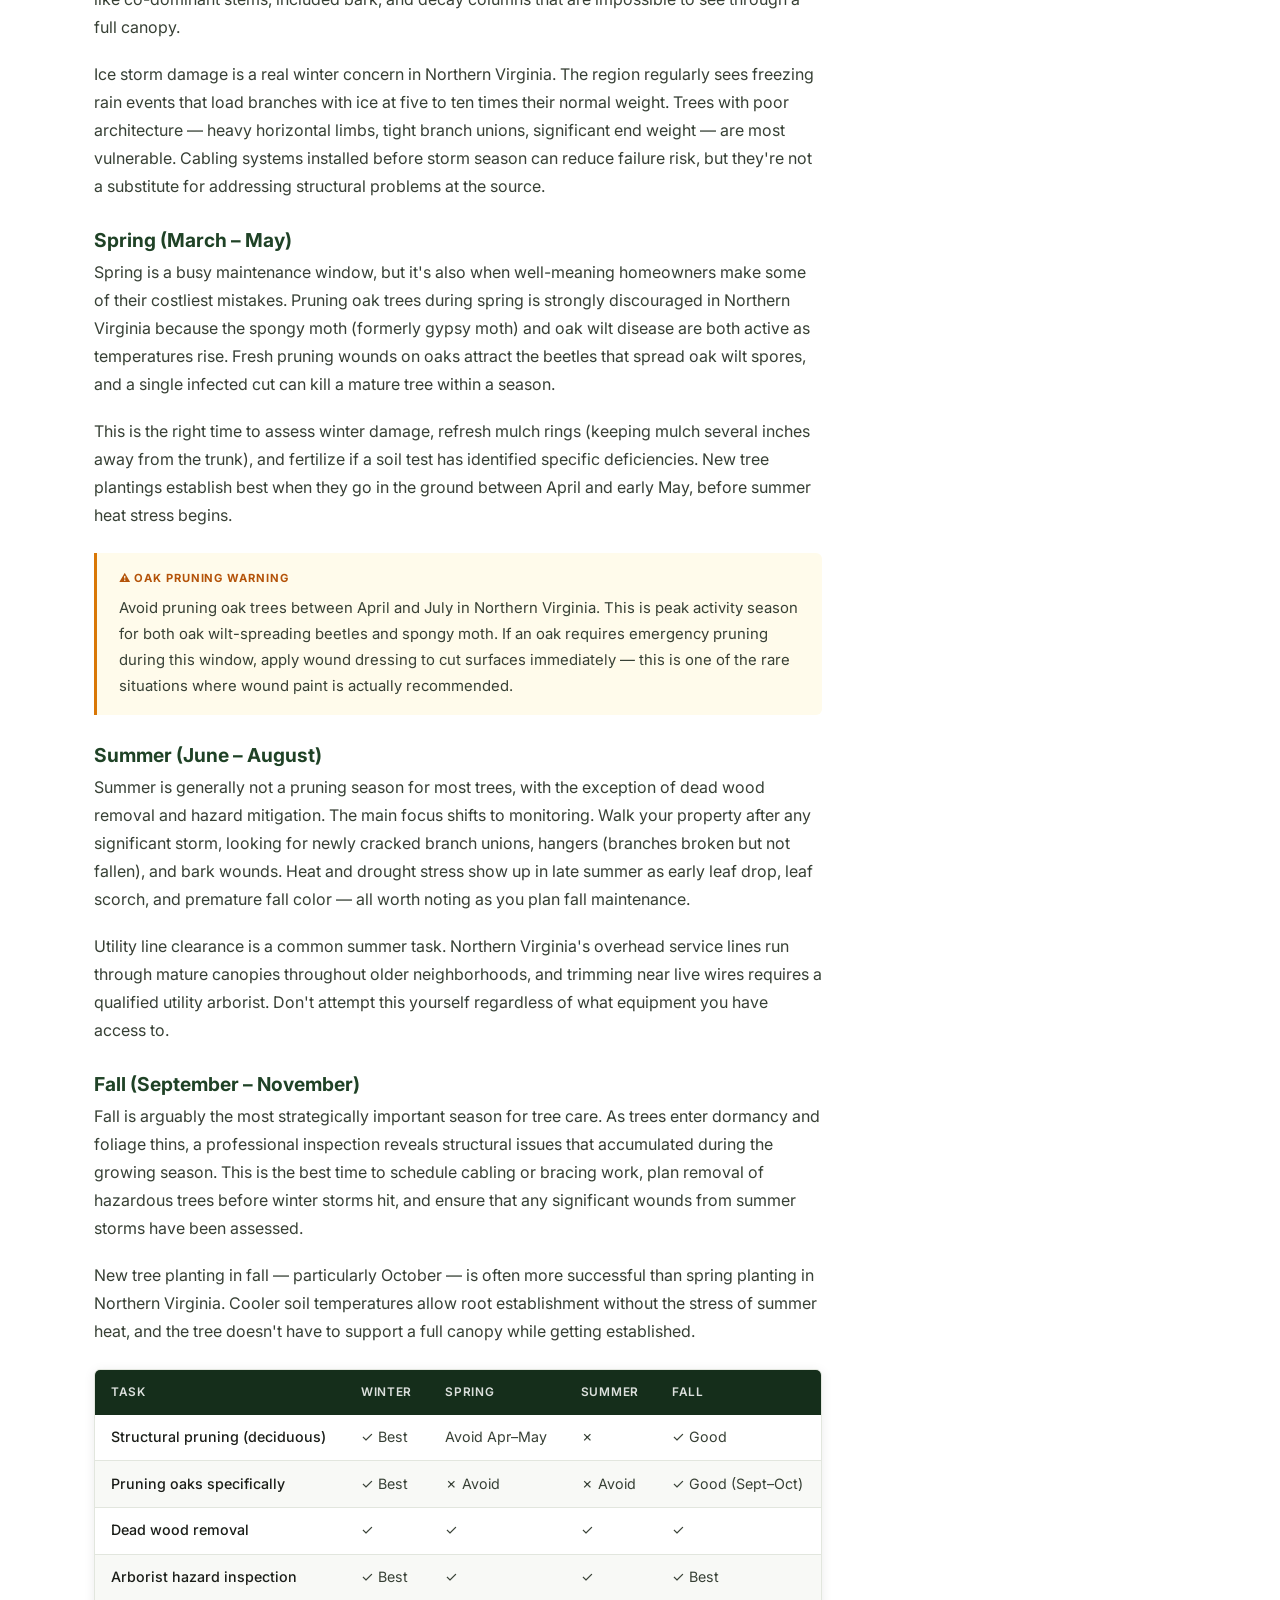
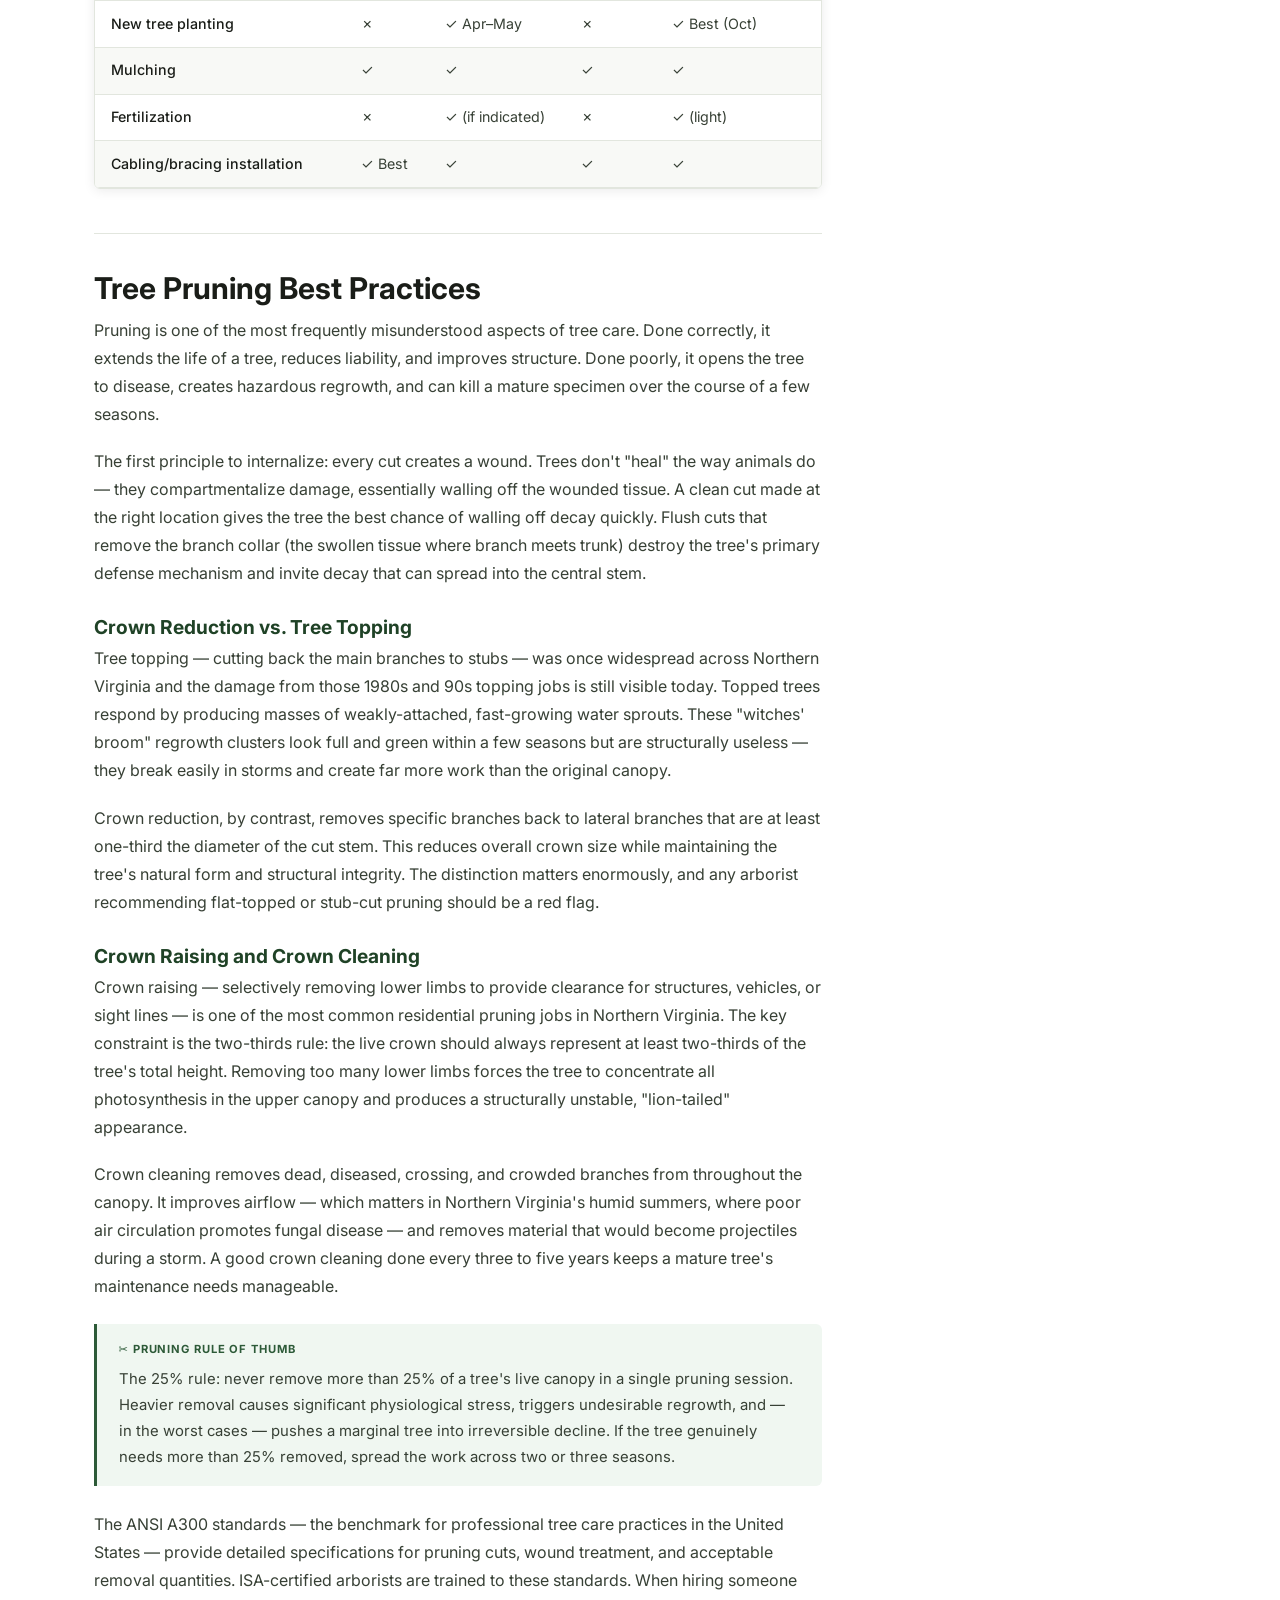
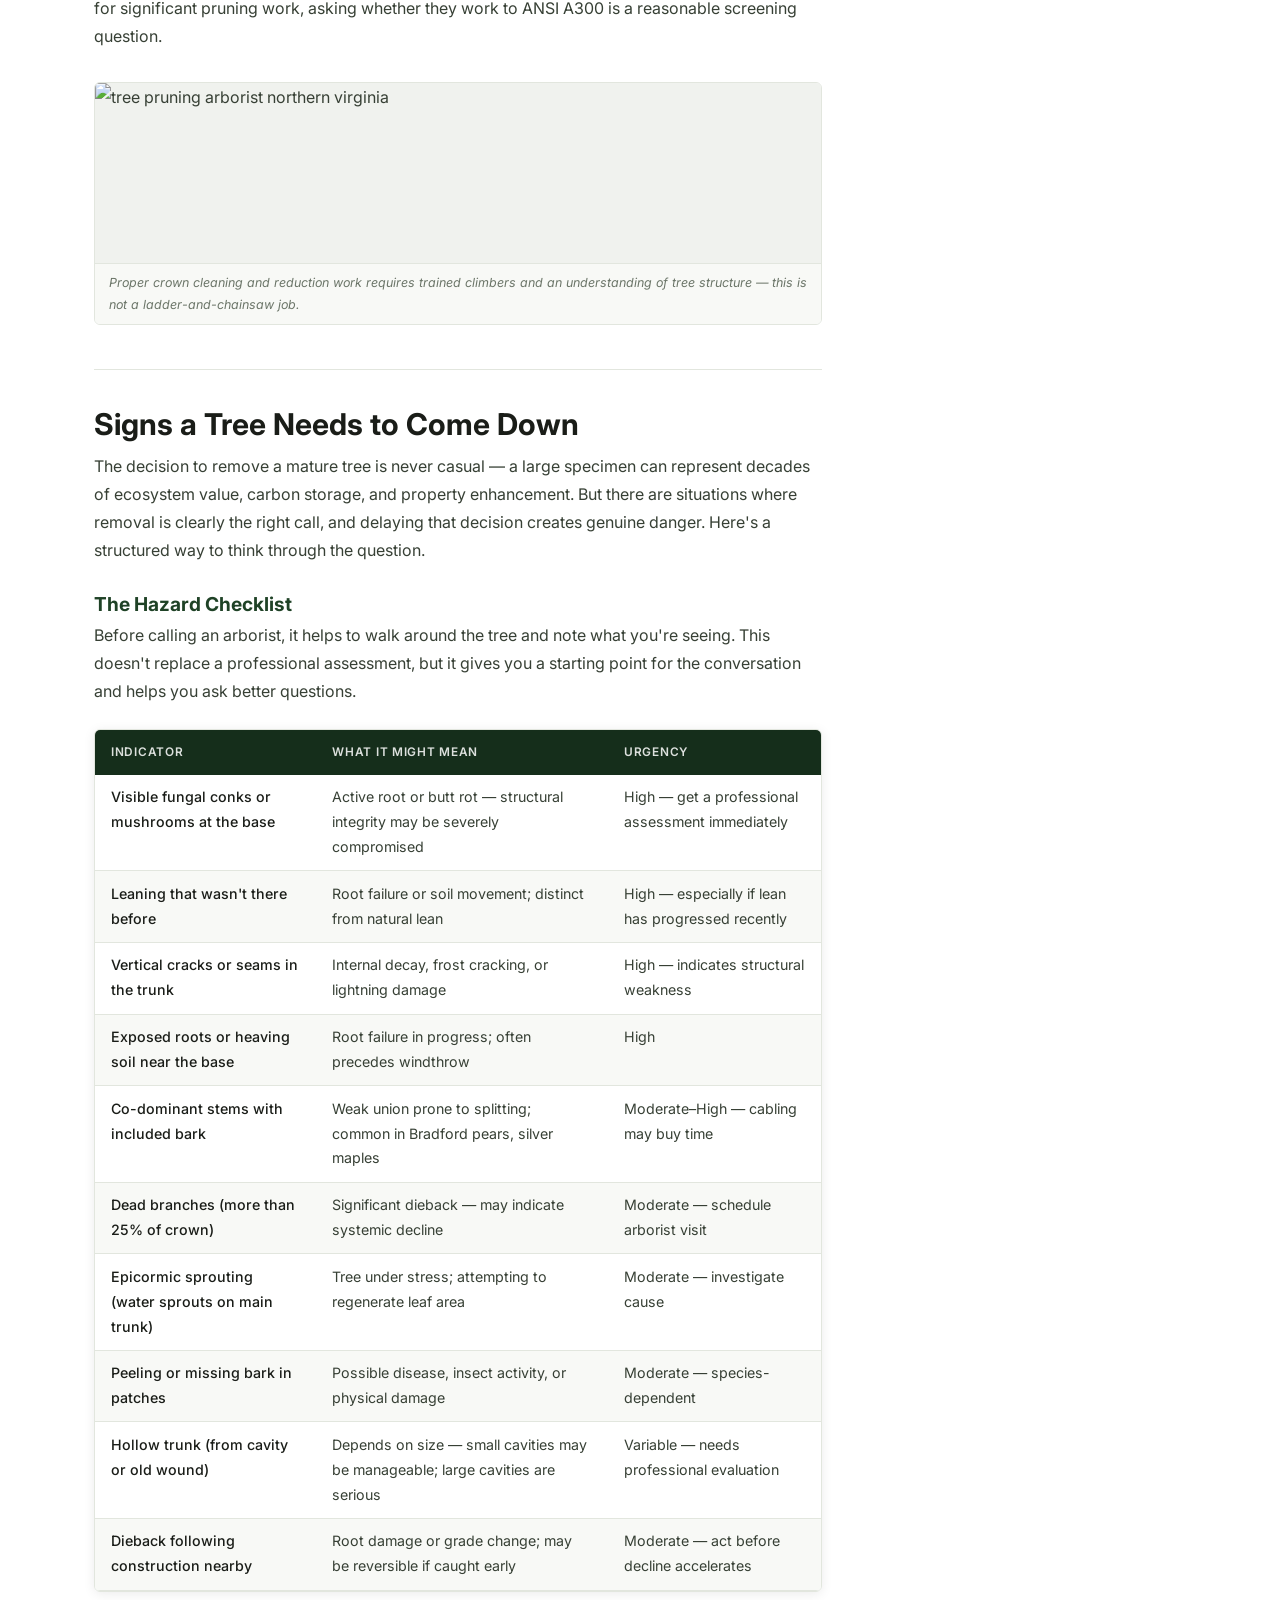
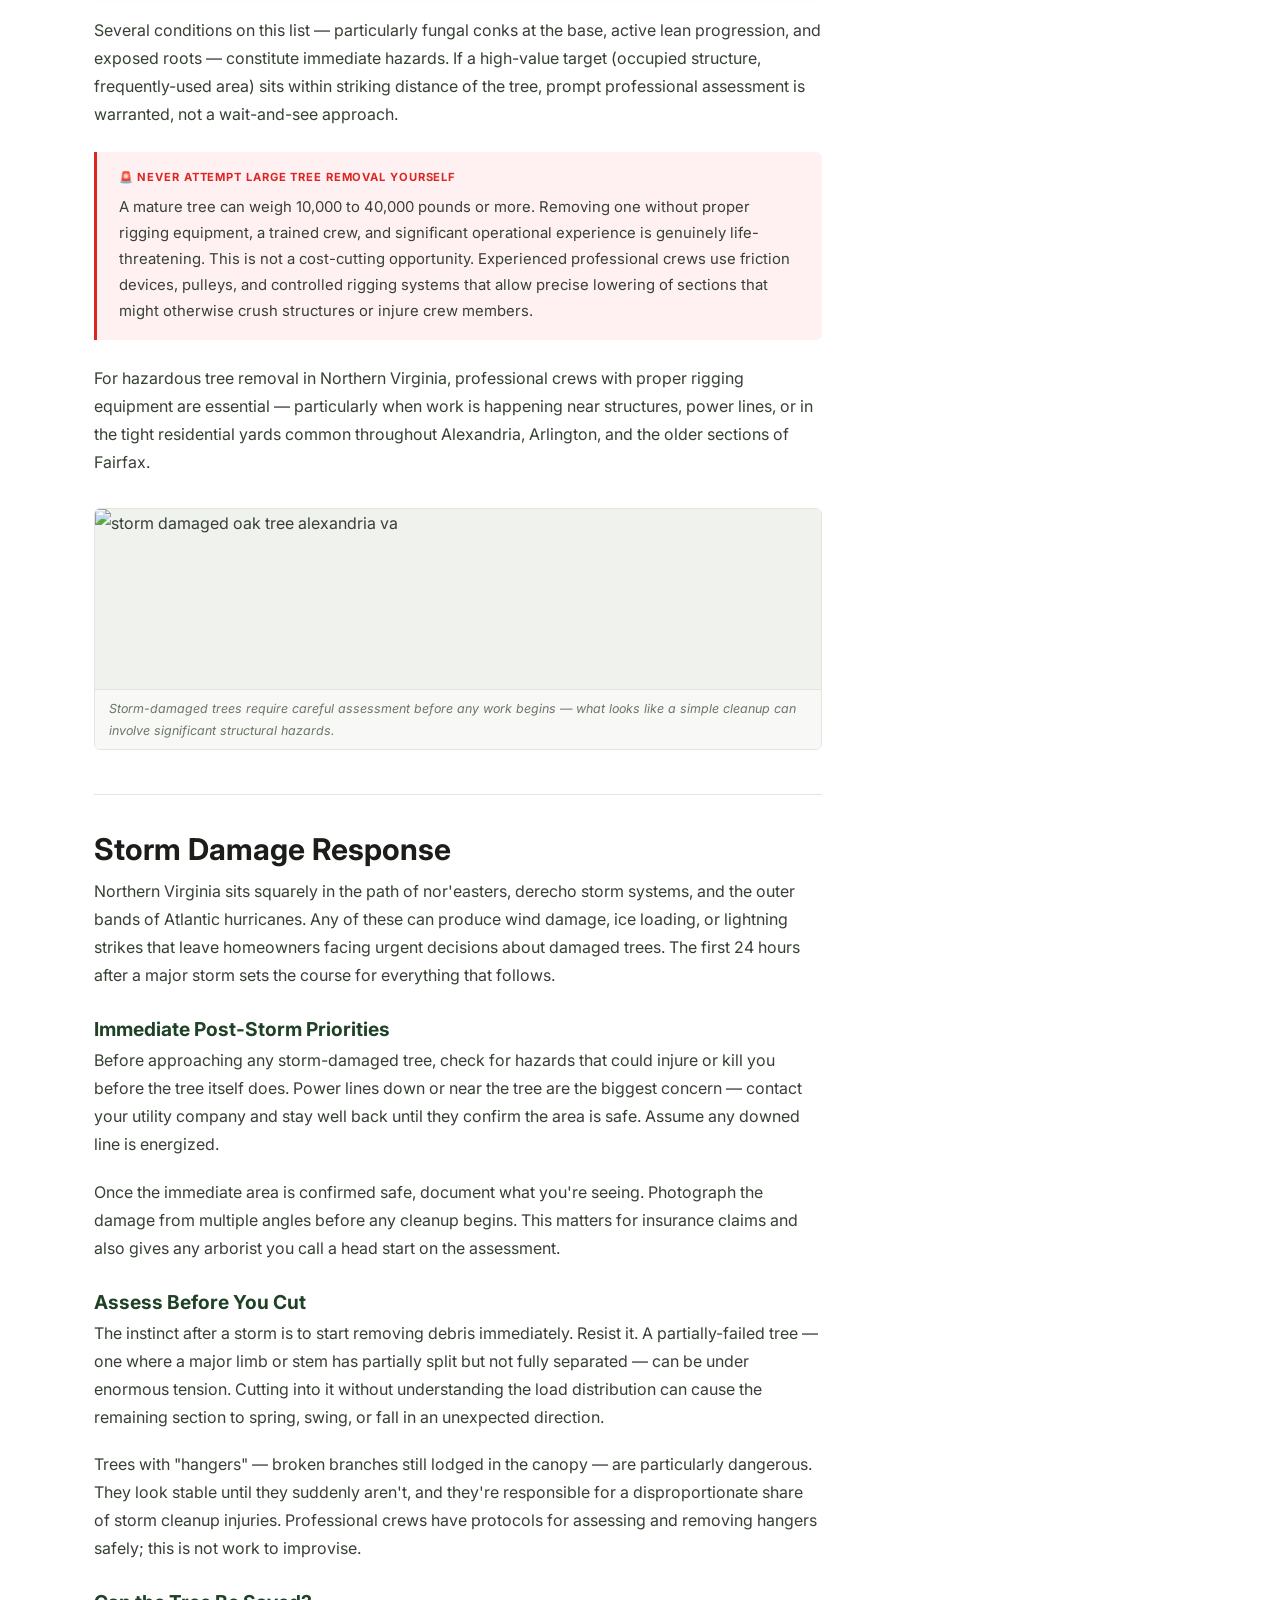
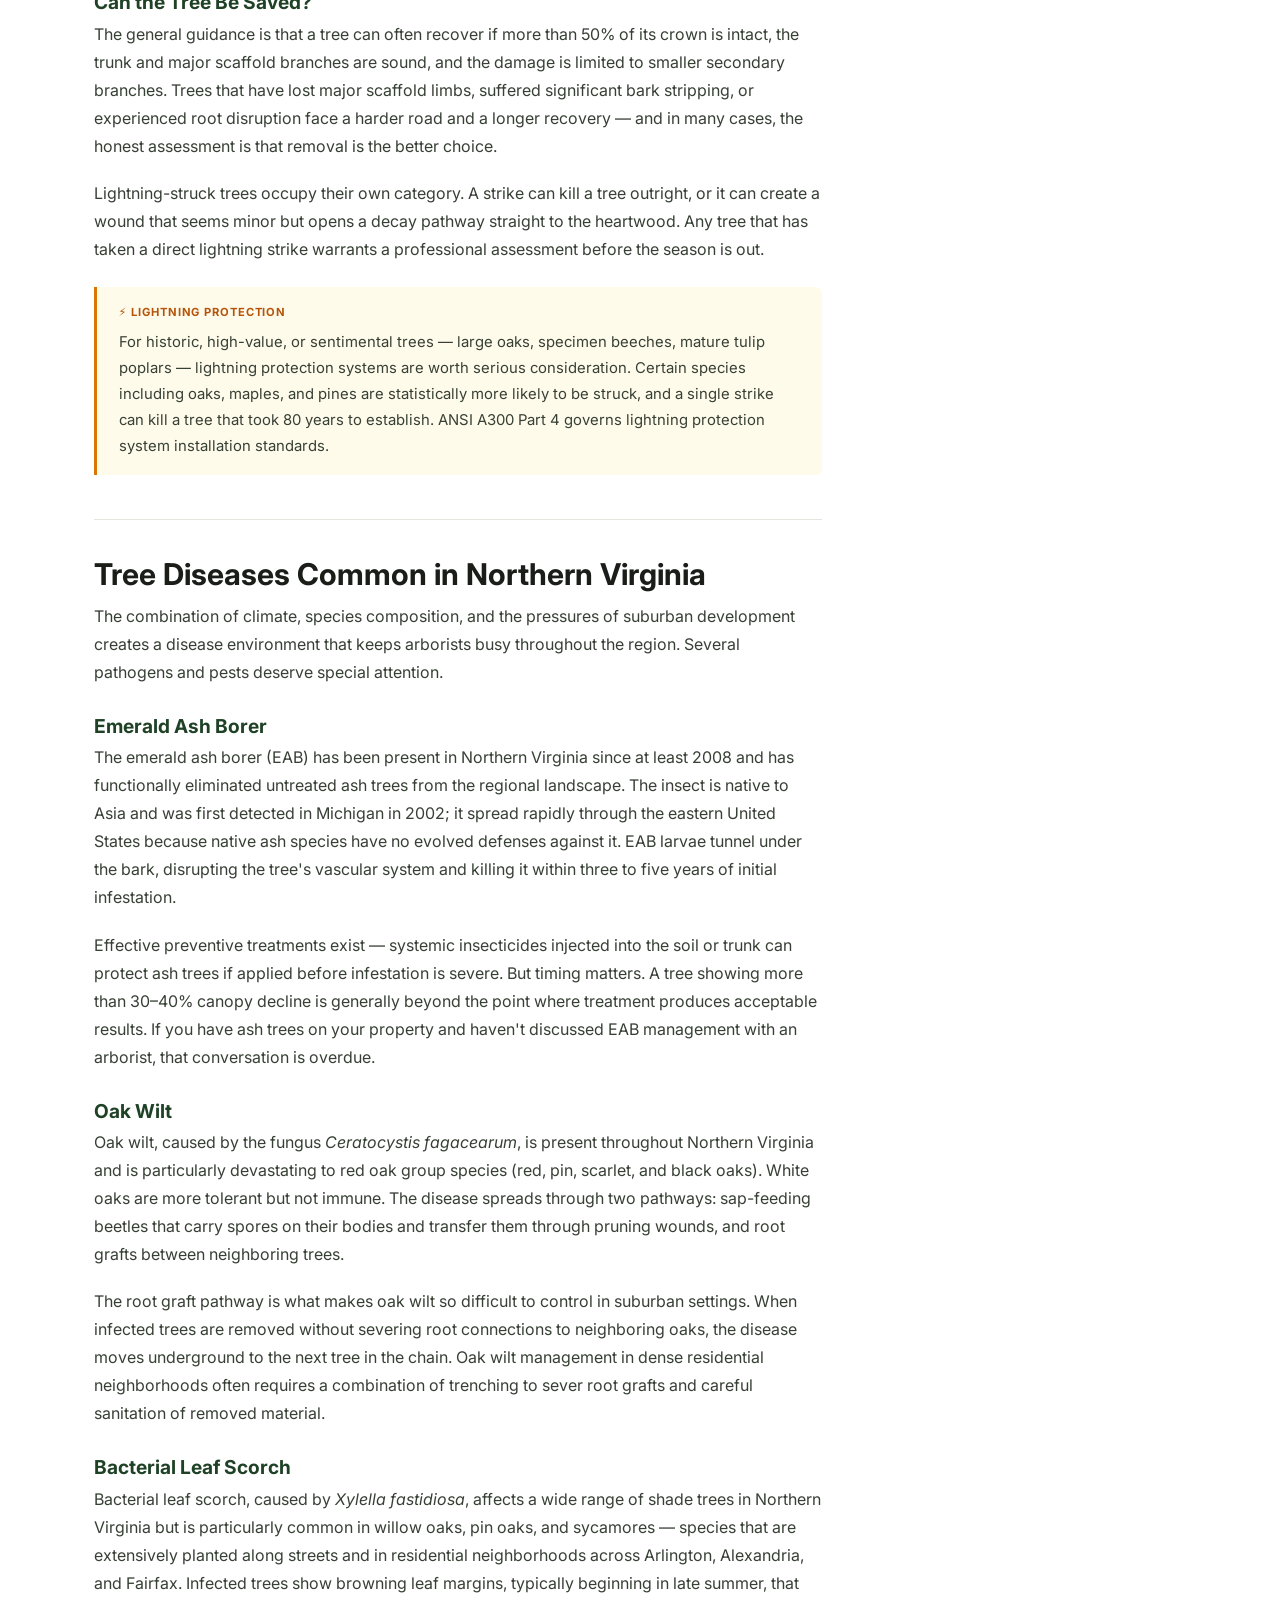
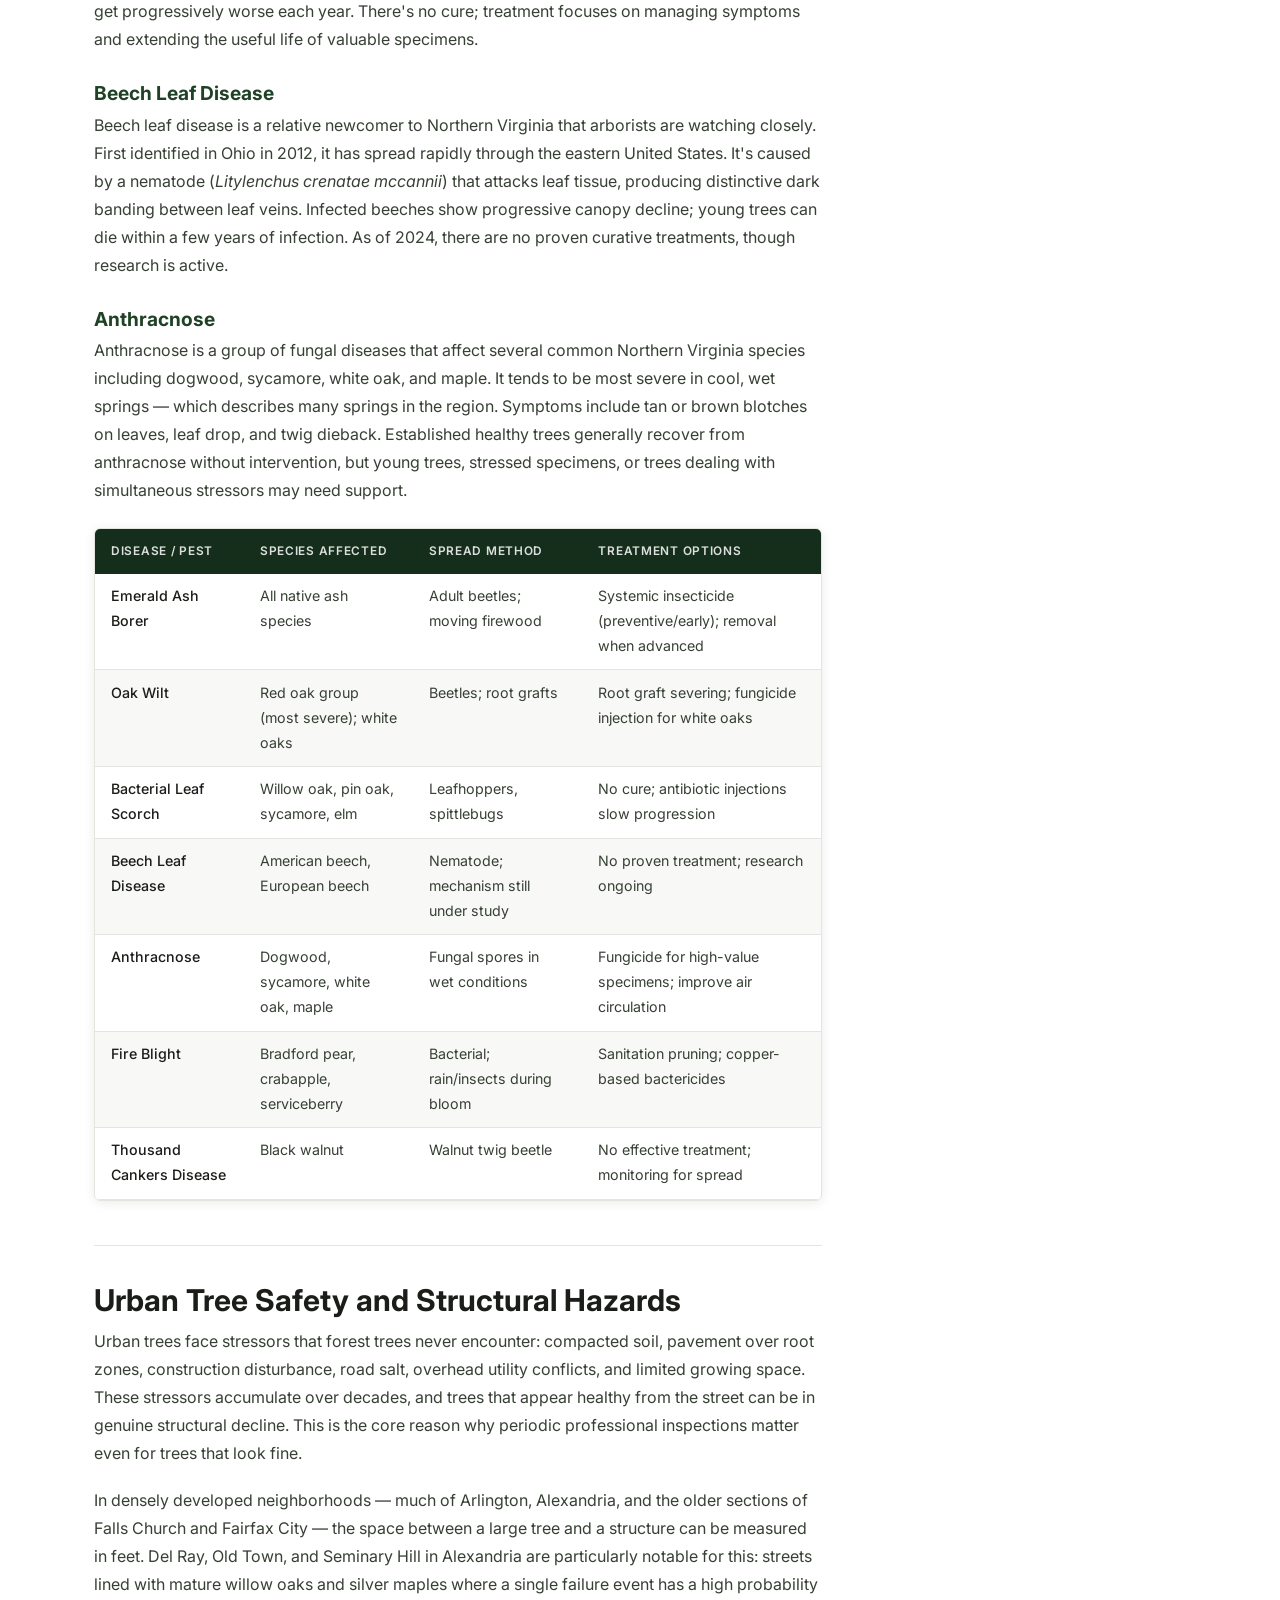
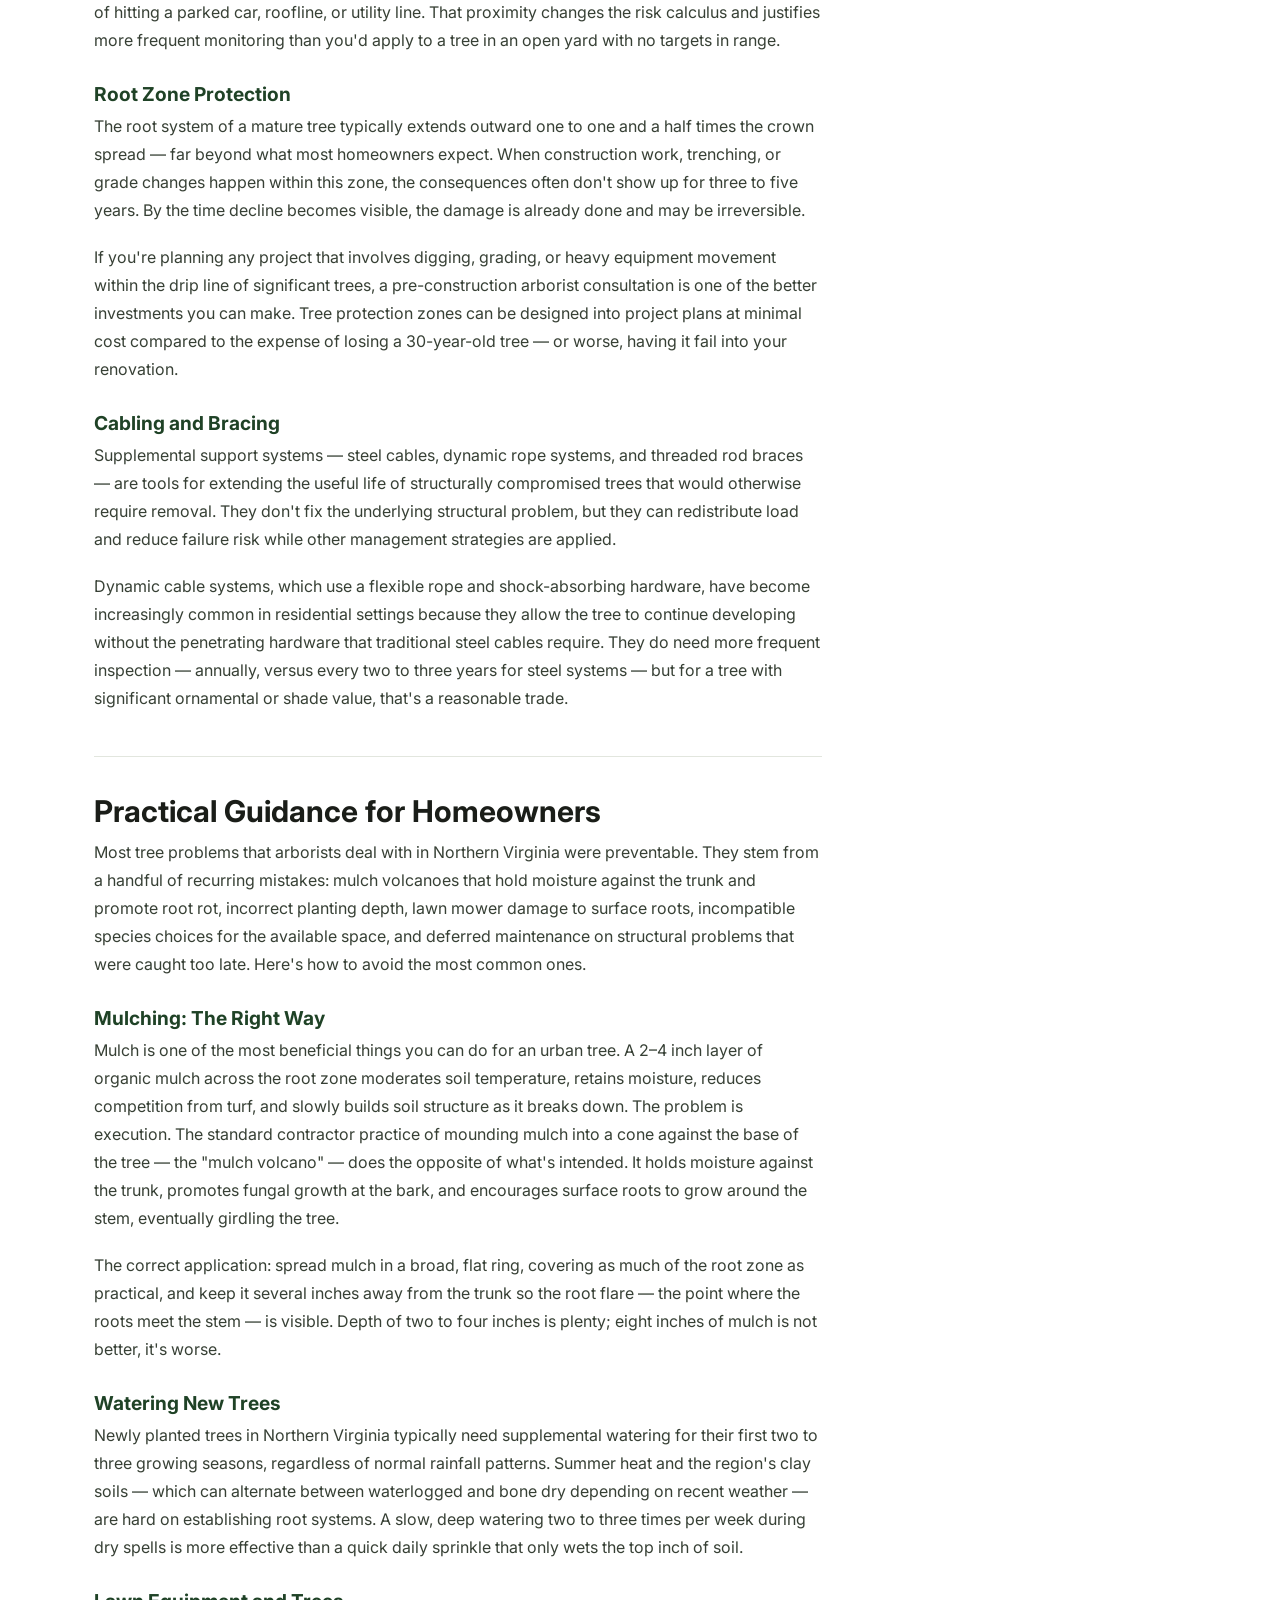
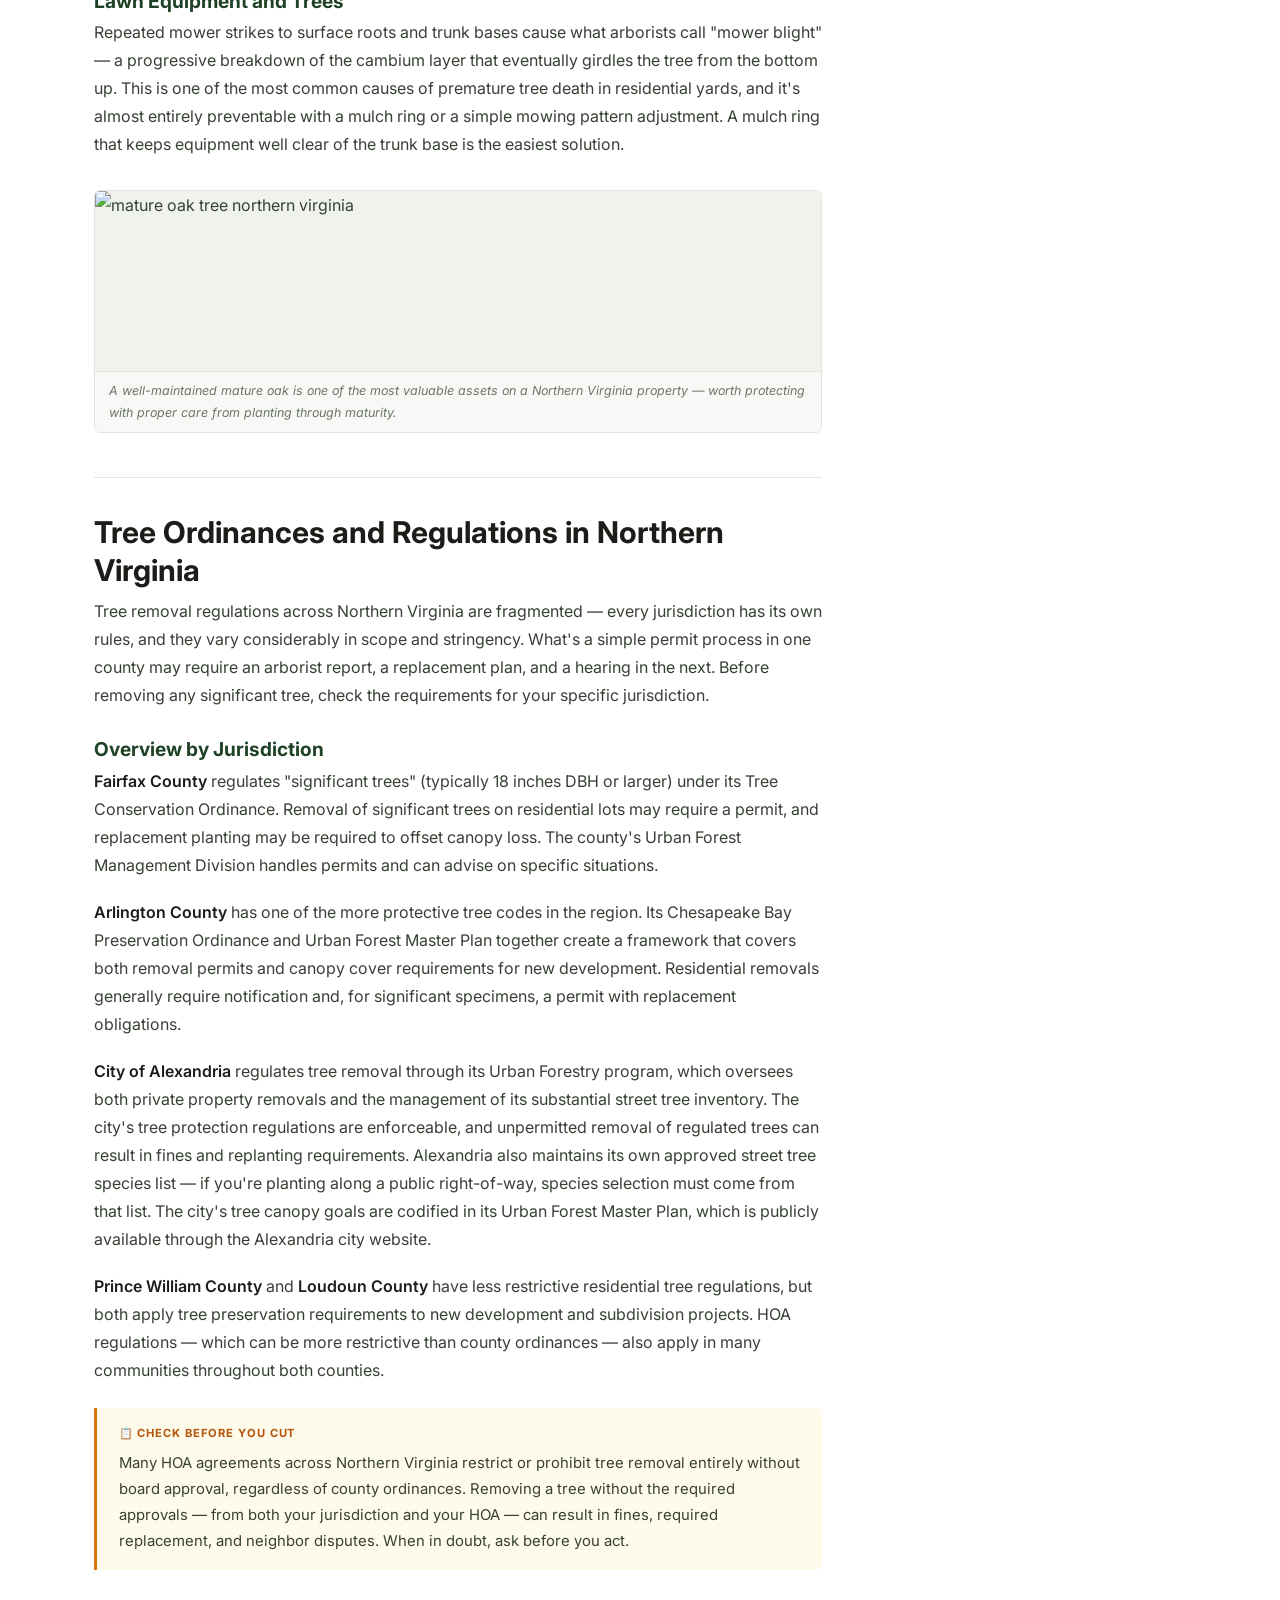
==== commit 024c2ebf: "Add files via upload" ====
--- a/guide.html
+++ b/guide.html
@@ -56,7 +56,7 @@
 
     <p>The Northern Virginia landscape sits where three distinct ecological zones converge: the Blue Ridge foothills, the Piedmont plateau, and the Coastal Plain. Each zone has its own soil chemistry, moisture patterns, and native tree communities. As you move east from Loudoun County toward Alexandria and Arlington, soils shift from rocky, well-draining loam to dense, poorly-draining Piedmont clay — and that transition matters enormously for how trees establish, grow, and fail.</p>
 
-    <p>The clay-heavy soils common throughout Fairfax and Prince William counties cause compaction problems that suburban development makes worse. Construction grading, foot traffic, and impervious surfaces compress the soil, suffocating feeder roots. Many homeowners watching a mature oak decline attribute it to disease when the real culprit is root suffocation that began during a renovation project five to ten years earlier.</p>
+    <p>The clay-heavy soils common throughout Fairfax and Prince William counties — and throughout Alexandria's older residential neighborhoods — cause compaction problems that suburban development makes worse. Construction grading, foot traffic, and impervious surfaces compress the soil, suffocating feeder roots. Many homeowners watching a mature oak decline attribute it to disease when the real culprit is root suffocation that began during a renovation project five to ten years earlier. In Alexandria, where lot sizes are smaller and redevelopment pressure is ongoing, this pattern shows up regularly.</p>
 
     <p>Regional climate adds another layer of complexity. Northern Virginia's summers are humid and hot — conditions that favor fungal pathogens and accelerate decay in stressed trees. Winters are inconsistent: some years bring prolonged hard freezes that kill off newly established trees, others stay mild until a late February ice storm snaps half-frozen branches off century-old hardwoods. That unpredictability is baked into how good arborists assess tree risk here.</p>
 
@@ -364,7 +364,7 @@
       <p>A mature tree can weigh 10,000 to 40,000 pounds or more. Removing one without proper rigging equipment, a trained crew, and significant operational experience is genuinely life-threatening. This is not a cost-cutting opportunity. Experienced professional crews use friction devices, pulleys, and controlled rigging systems that allow precise lowering of sections that might otherwise crush structures or injure crew members.</p>
     </div>
 
-    <p>For hazardous tree removal in Northern Virginia, <a href="https://gvtreeservice.com/tree-removal-services/" target="_blank" rel="noopener">professional tree removal services</a> with experienced crews and proper rigging equipment are essential — particularly when work is happening near structures, power lines, or in tight residential yards common to the region.</p>
+    <p>For hazardous tree removal in Northern Virginia, professional crews with proper rigging equipment are essential — particularly when work is happening near structures, power lines, or in the tight residential yards common throughout Alexandria, Arlington, and the older sections of Fairfax.</p>
 
     <div class="img-block">
       <img src="/images/storm-damaged-tree.jpg" alt="storm damaged oak tree alexandria va" loading="lazy">
@@ -490,7 +490,7 @@
 
     <p>Urban trees face stressors that forest trees never encounter: compacted soil, pavement over root zones, construction disturbance, road salt, overhead utility conflicts, and limited growing space. These stressors accumulate over decades, and trees that appear healthy from the street can be in genuine structural decline. This is the core reason why periodic professional inspections matter even for trees that look fine.</p>
 
-    <p>In densely developed neighborhoods — much of Arlington, Alexandria, and the older sections of Falls Church and Fairfax City — the space between a large tree and a structure can be measured in feet. A failure event in these settings has a high probability of hitting something valuable. That proximity changes the risk calculus and justifies more frequent monitoring than you'd apply to a tree in an open yard with no targets in range.</p>
+    <p>In densely developed neighborhoods — much of Arlington, Alexandria, and the older sections of Falls Church and Fairfax City — the space between a large tree and a structure can be measured in feet. Del Ray, Old Town, and Seminary Hill in Alexandria are particularly notable for this: streets lined with mature willow oaks and silver maples where a single failure event has a high probability of hitting a parked car, roofline, or utility line. That proximity changes the risk calculus and justifies more frequent monitoring than you'd apply to a tree in an open yard with no targets in range.</p>
 
     <h3>Root Zone Protection</h3>
 
@@ -539,7 +539,7 @@
 
     <p><strong>Arlington County</strong> has one of the more protective tree codes in the region. Its Chesapeake Bay Preservation Ordinance and Urban Forest Master Plan together create a framework that covers both removal permits and canopy cover requirements for new development. Residential removals generally require notification and, for significant specimens, a permit with replacement obligations.</p>
 
-    <p><strong>City of Alexandria</strong> regulates tree removal through its Urban Forestry program, which oversees both private property removals and the management of its substantial street tree inventory. The city's tree protection regulations are enforceable, and unpermitted removal of regulated trees can result in fines and replanting requirements.</p>
+    <p><strong>City of Alexandria</strong> regulates tree removal through its Urban Forestry program, which oversees both private property removals and the management of its substantial street tree inventory. The city's tree protection regulations are enforceable, and unpermitted removal of regulated trees can result in fines and replanting requirements. Alexandria also maintains its own approved street tree species list — if you're planting along a public right-of-way, species selection must come from that list. The city's tree canopy goals are codified in its Urban Forest Master Plan, which is publicly available through the Alexandria city website.</p>
 
     <p><strong>Prince William County</strong> and <strong>Loudoun County</strong> have less restrictive residential tree regulations, but both apply tree preservation requirements to new development and subdivision projects. HOA regulations — which can be more restrictive than county ordinances — also apply in many communities throughout both counties.</p>
 
@@ -574,9 +574,9 @@
 
     <p>ISA (International Society of Arboriculture) certification requires passing a rigorous written examination covering tree biology, diagnosis, risk assessment, climbing and rigging, and ANSI standards. Certified arborists must earn continuing education credits to maintain their credential. It's a meaningful professional standard — not a marketing designation. You can verify certification status directly through ISA's online lookup tool.</p>
 
-    <p>Beyond ISA certification, look for arborists who carry adequate liability insurance (both general liability and workers' compensation), can provide references for similar work in your neighborhood, and demonstrate familiarity with local species and regulations. An arborist who primarily works in Northern Virginia will have practical experience with the region's specific soil conditions, common species, and municipal permit processes — knowledge that matters in ways that general certification doesn't capture.</p>
-
-    <p>For hazardous tree removal, complex structural work, and comprehensive tree care programs across Northern Virginia, companies like <a href="https://gvtreeservice.com/tree-pruning-services/" target="_blank" rel="noopener">G&V Tree Service</a> bring both ISA-standard professional training and deep regional experience to residential and commercial properties throughout the area.</p>
+    <p>Beyond ISA certification, look for arborists who carry adequate liability insurance (both general liability and workers' compensation), can provide references for similar work in your neighborhood, and demonstrate familiarity with local species and regulations. An arborist who primarily works in Northern Virginia will have practical experience with the region's specific soil conditions, common species, and municipal permit processes — knowledge that matters in ways that general certification alone doesn't capture.</p>
+
+    <p>For homeowners in Alexandria specifically, it's worth asking whether a prospective arborist has worked within the city before. Alexandria's Urban Forestry program has its own permit requirements and approved species lists, and experienced local companies — such as <a href="https://gvtreeservice.com/service-area/tree-service-alexandria-va/" target="_blank" rel="noopener">G&amp;V Tree Service, which serves the Alexandria area</a> — are already familiar with those processes and can help navigate them when removal or significant pruning is involved.</p>
 
     <h3>Questions to Ask Before Hiring</h3>
 
@@ -653,9 +653,9 @@
     </div>
 
     <div class="cta-box">
-      <h4>Need a Professional?</h4>
-      <p>For hazardous removals, structural concerns, or complex pruning work in Northern Virginia, connect with a certified arborist who knows the region.</p>
-      <a href="https://gvtreeservice.com/tree-removal-services/" class="btn btn-primary" target="_blank" rel="noopener">Contact G&V Tree Service</a>
+      <h4>Hiring an Arborist?</h4>
+      <p>The guide covers what credentials to verify, questions to ask, and red flags to watch for — so you can hire with confidence.</p>
+      <a href="#arborist" class="btn btn-primary">Arborist Hiring Checklist</a>
     </div>
 
     <div class="sidebar-card">
@@ -675,7 +675,7 @@
   <div class="footer-inner">
     <div>
       <span class="footer-brand">NVA Tree Care Guide</span>
-      <p class="footer-desc">An independent educational resource for homeowners and property managers in Northern Virginia. Not affiliated with any tree service company.</p>
+      <p class="footer-desc">A regional educational resource for Northern Virginia homeowners researching tree care, arboriculture, and urban forestry.</p>
     </div>
     <div class="footer-col">
       <h5>Pages</h5>
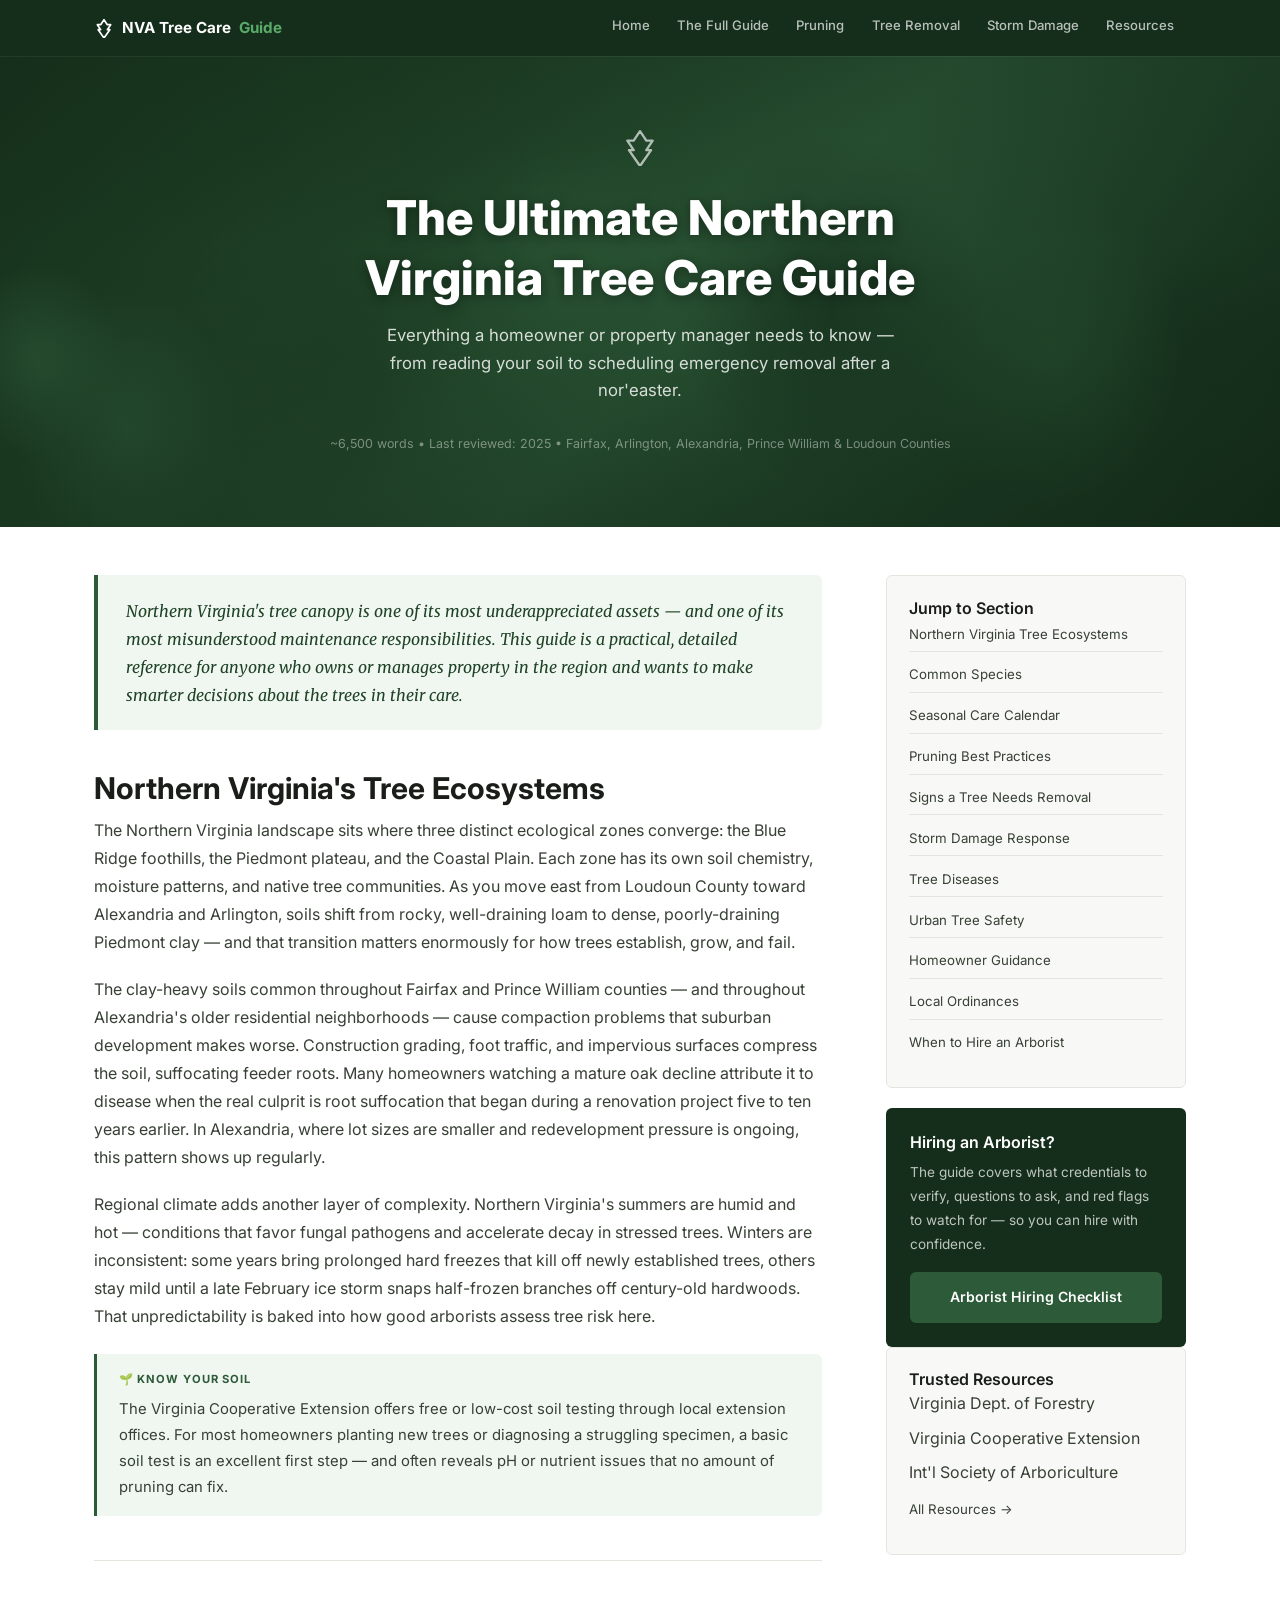
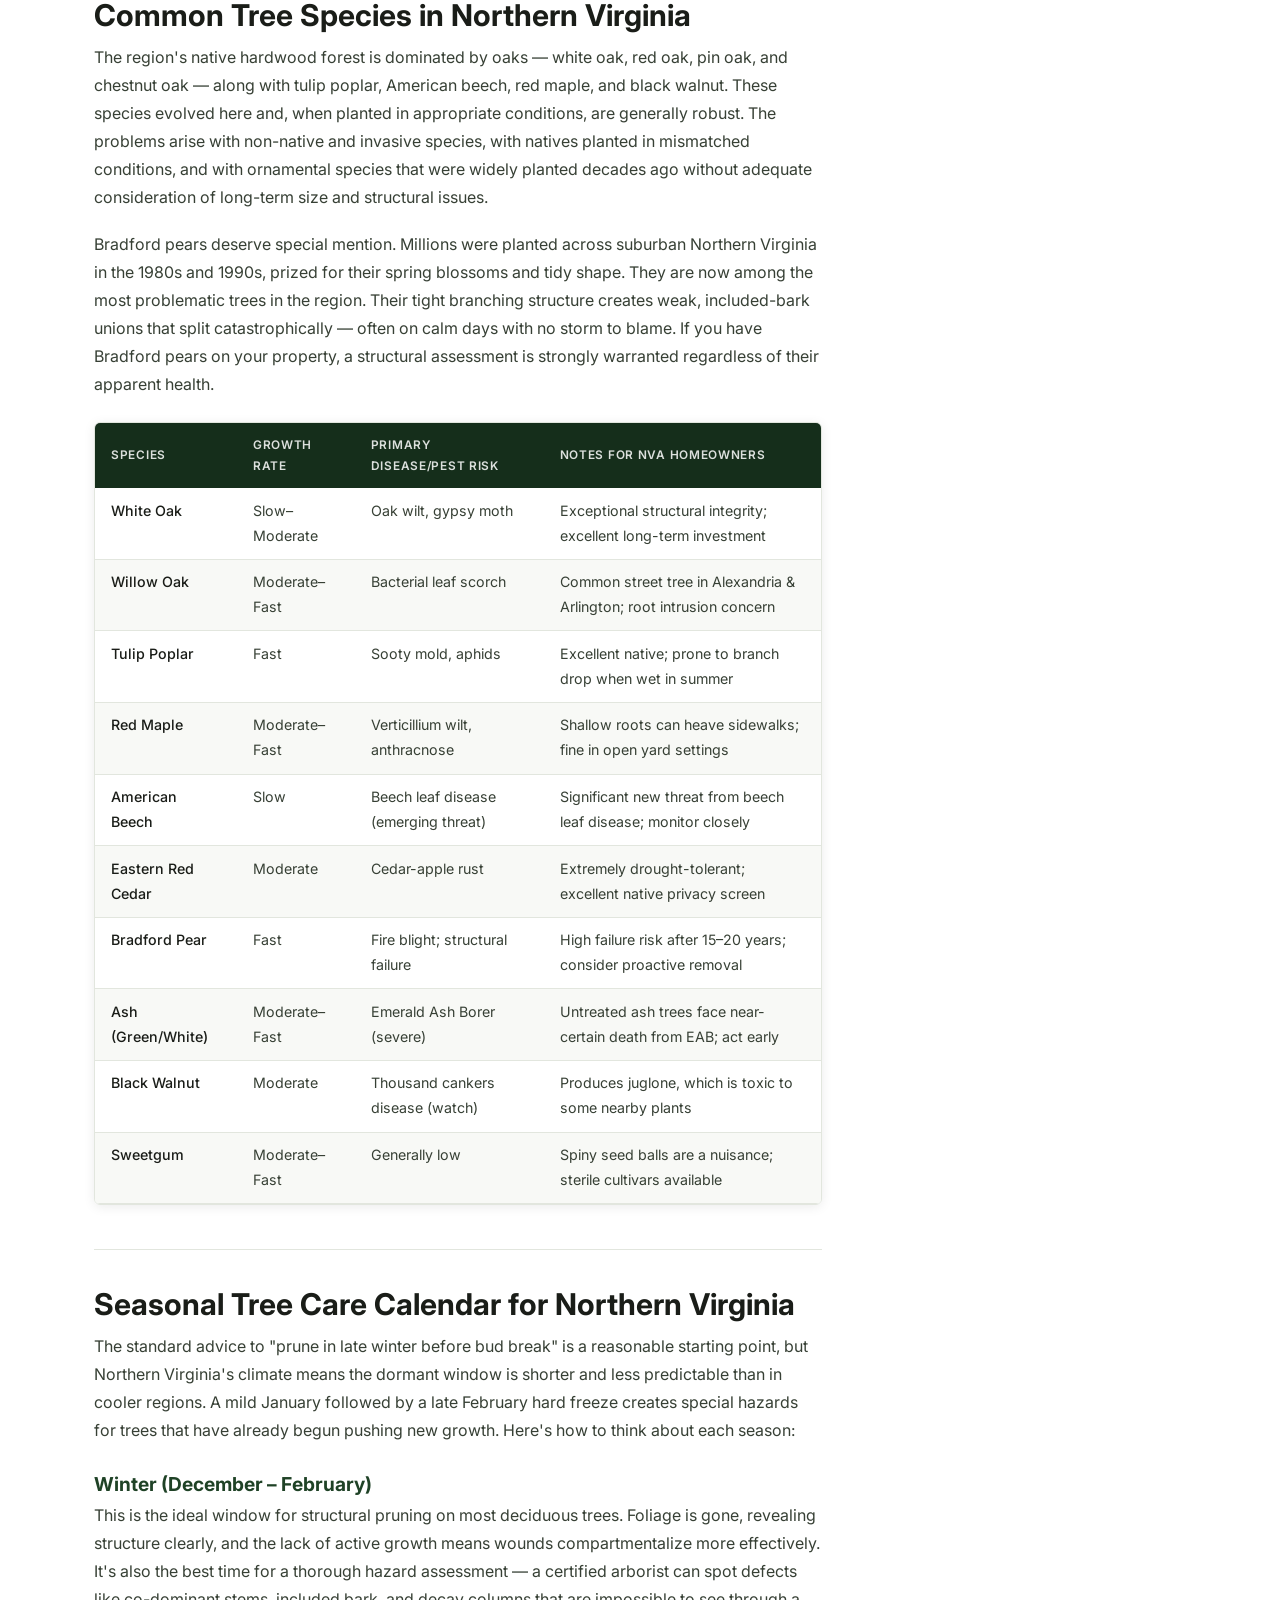
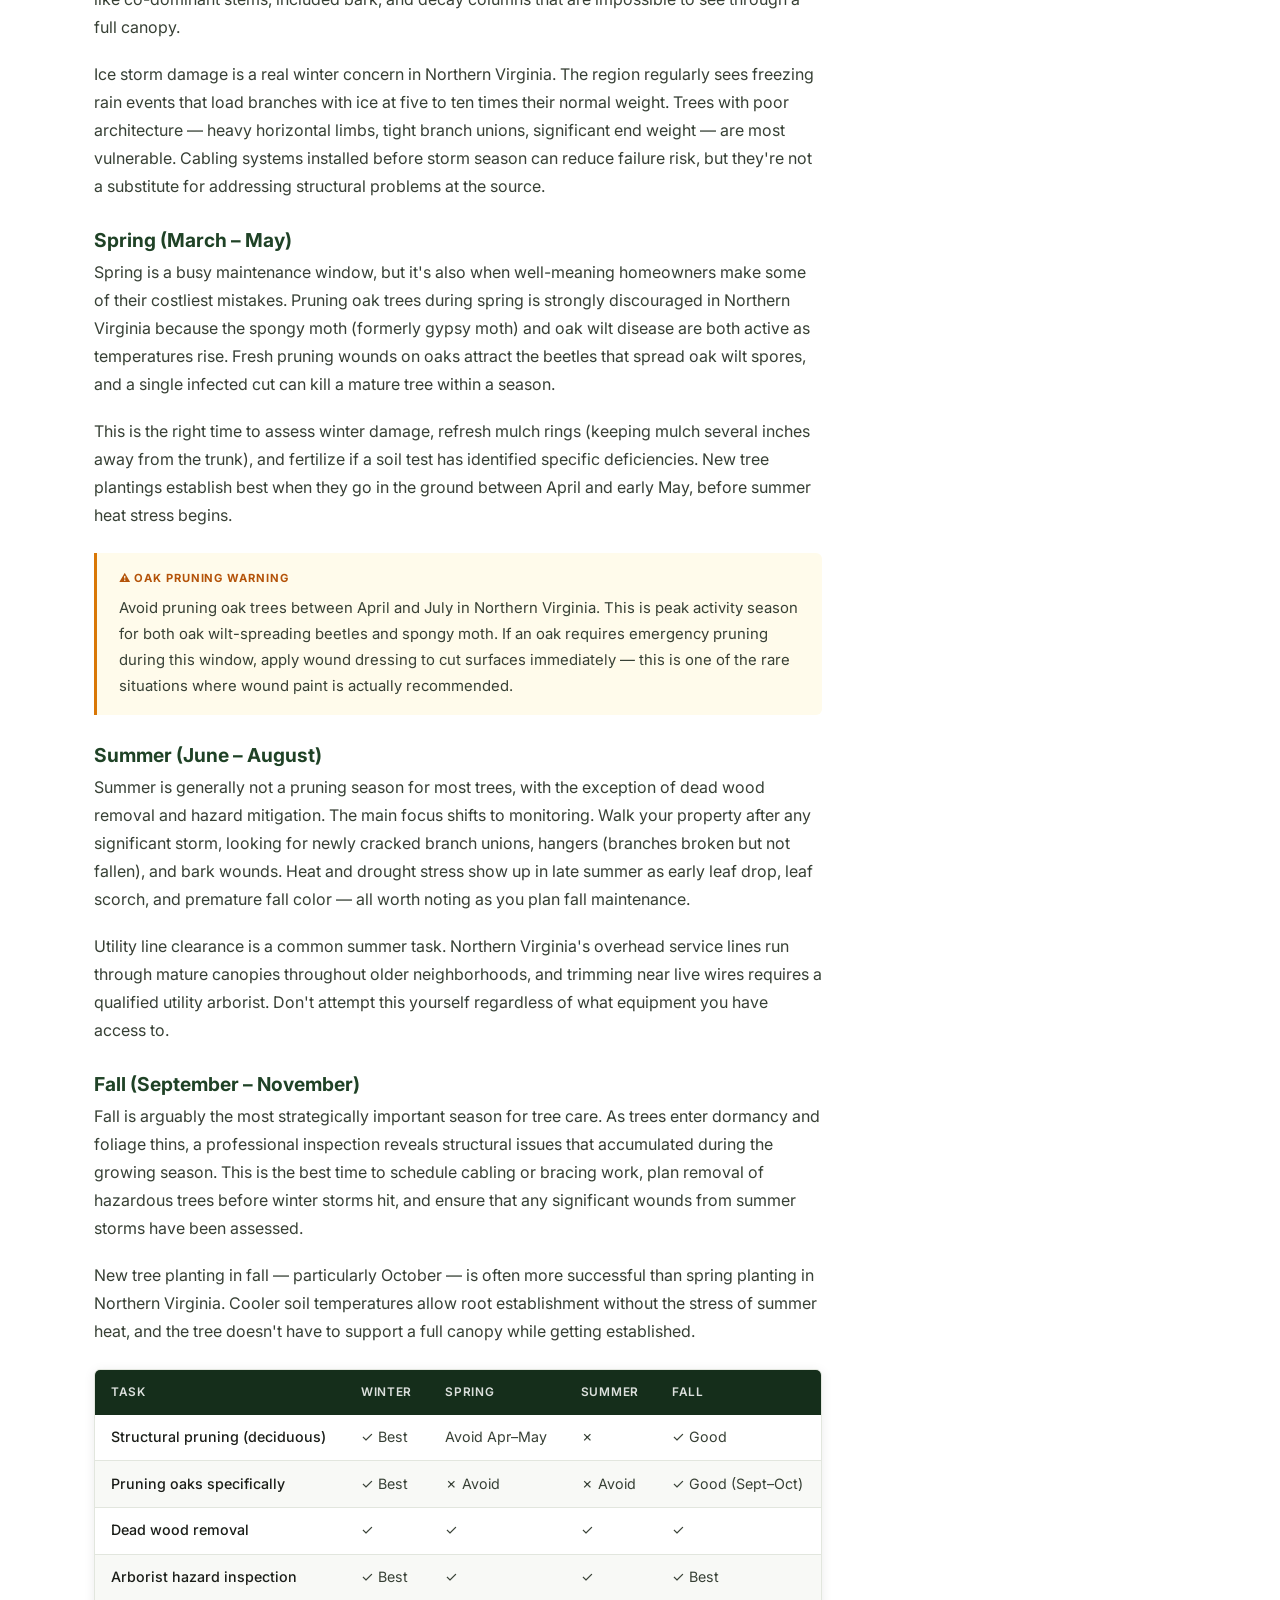
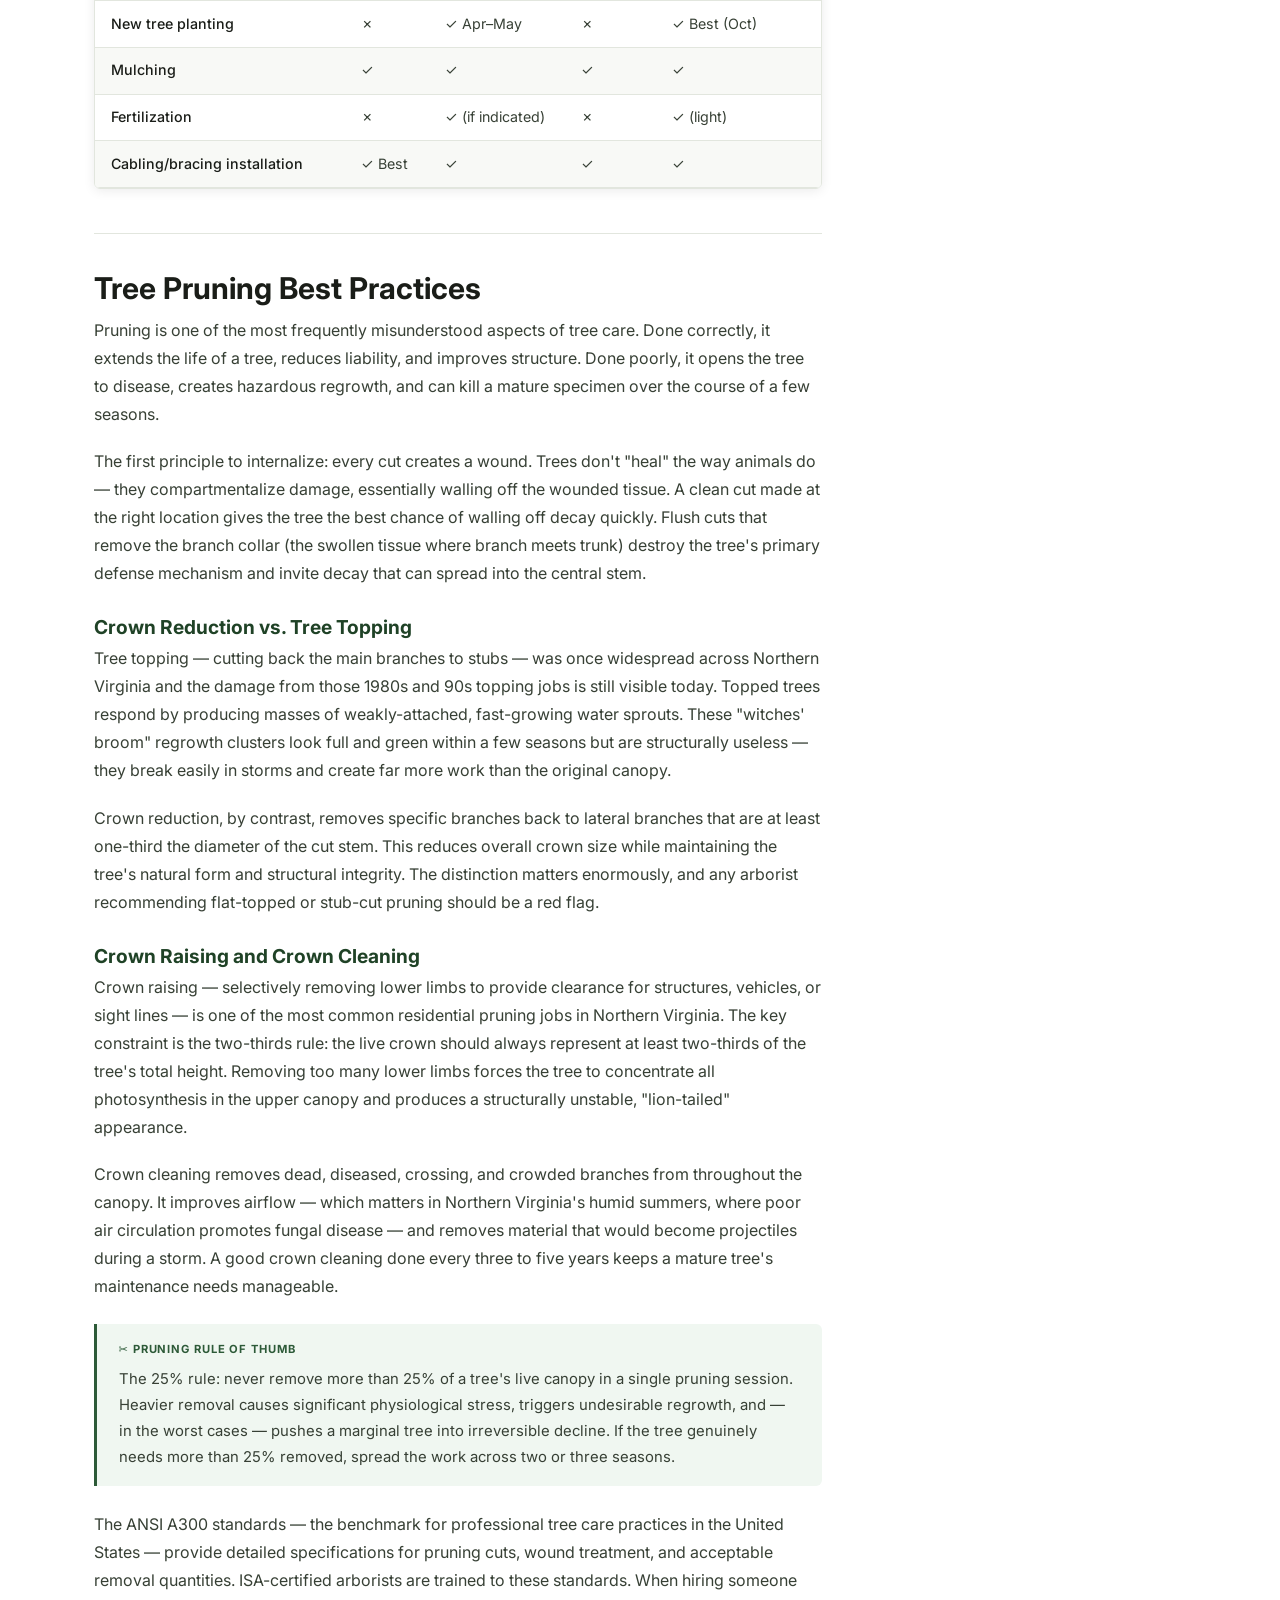
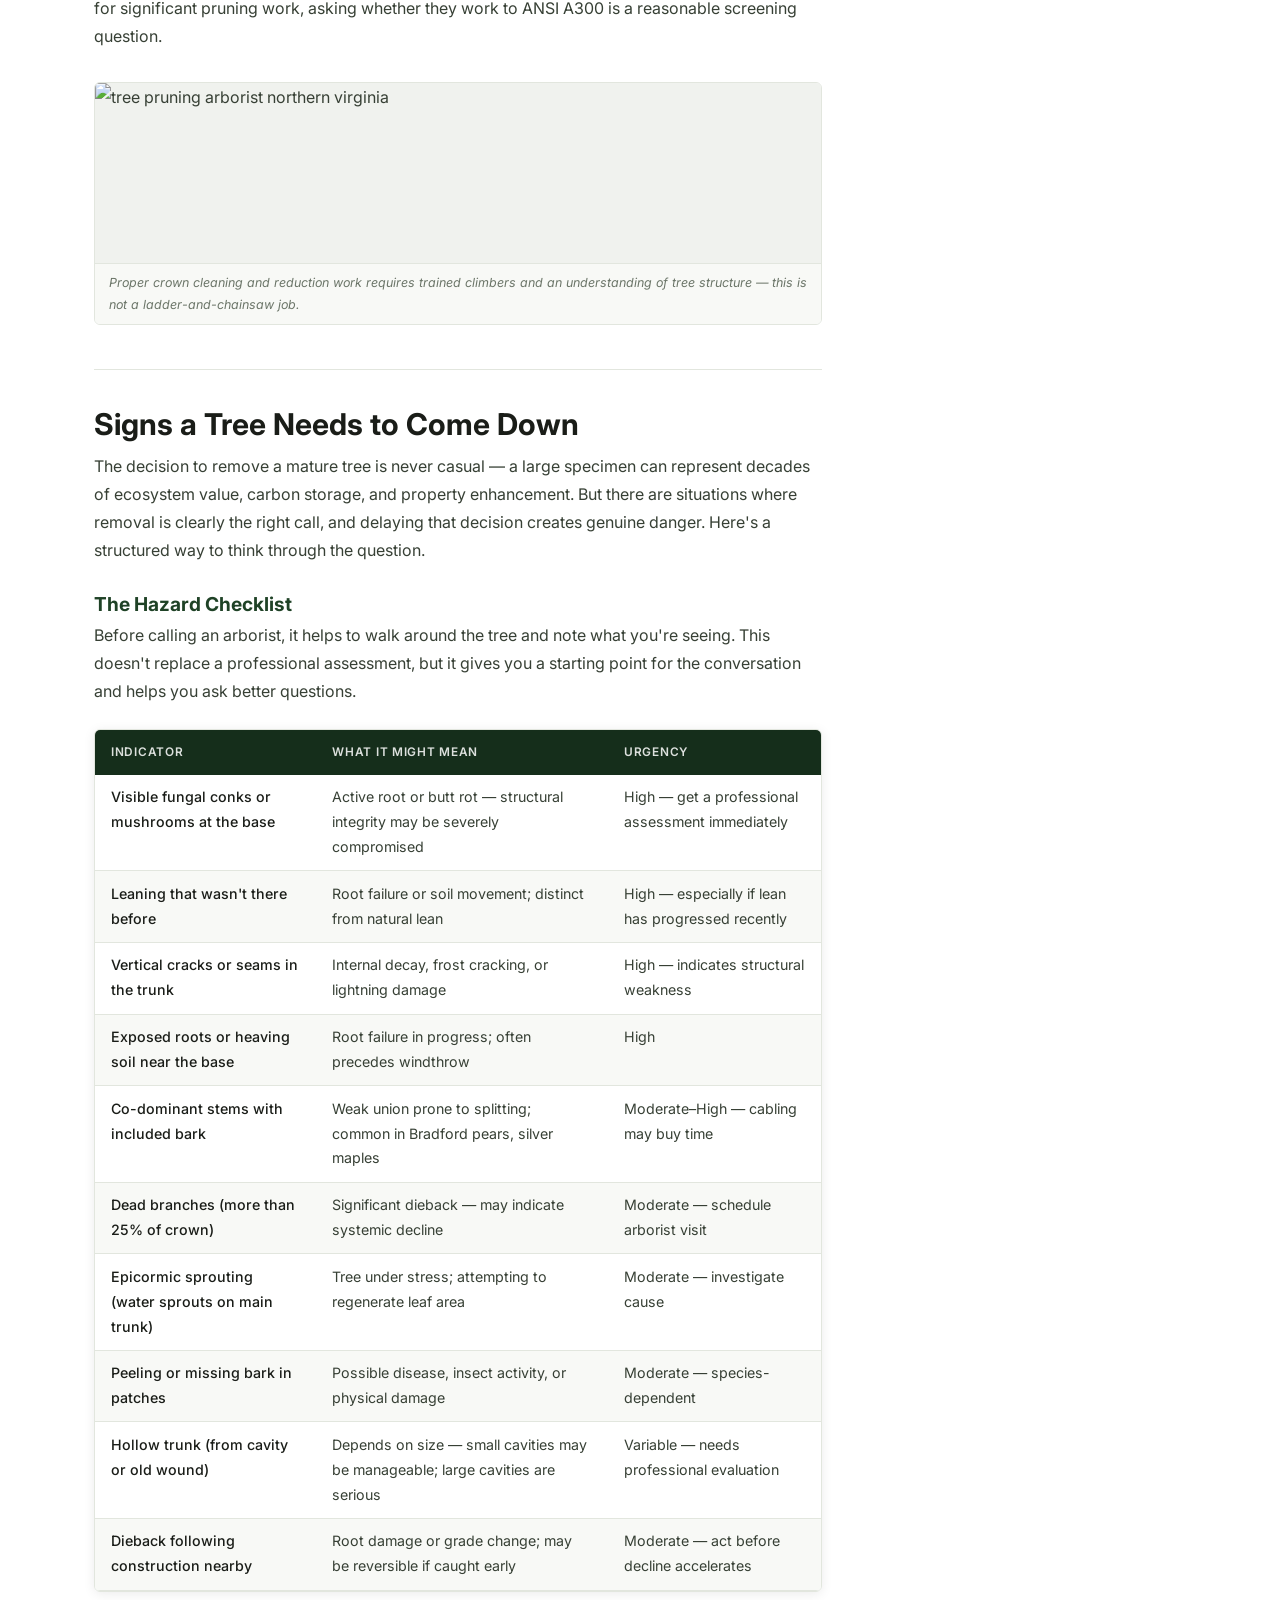
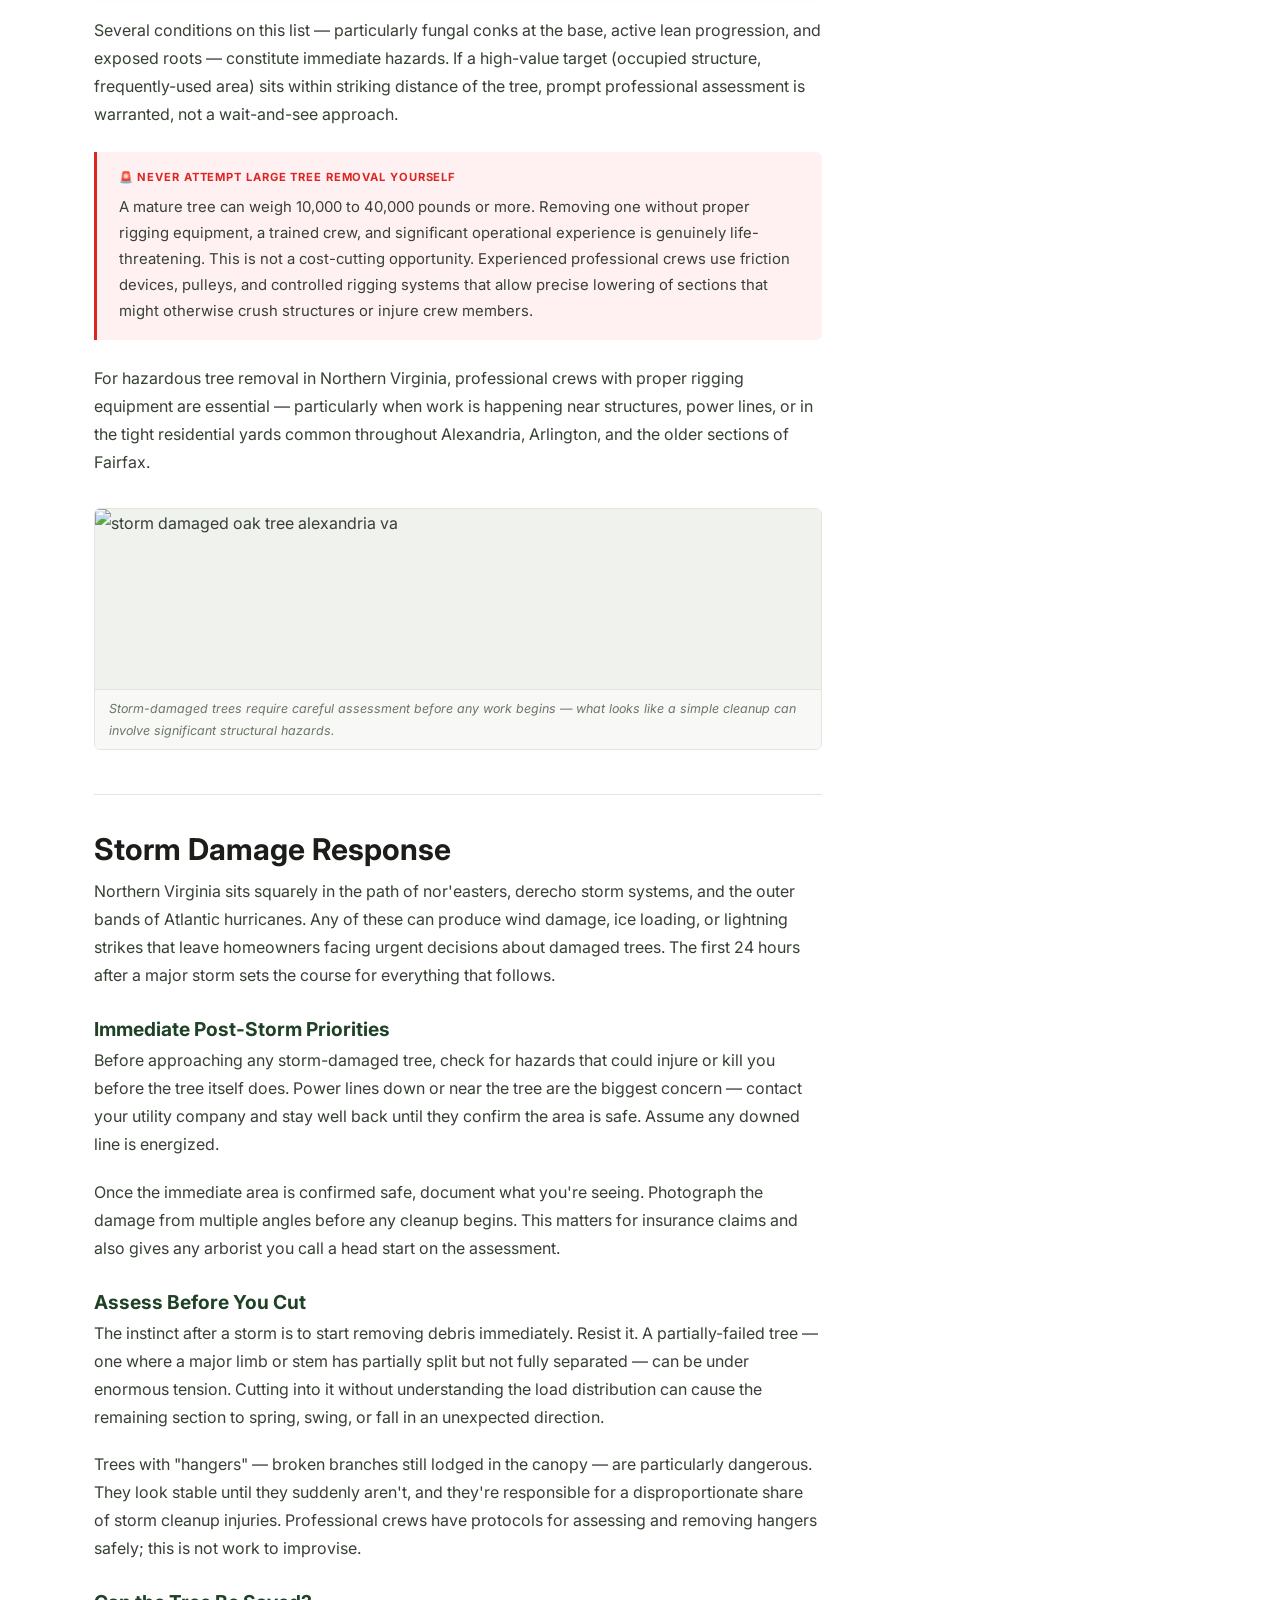
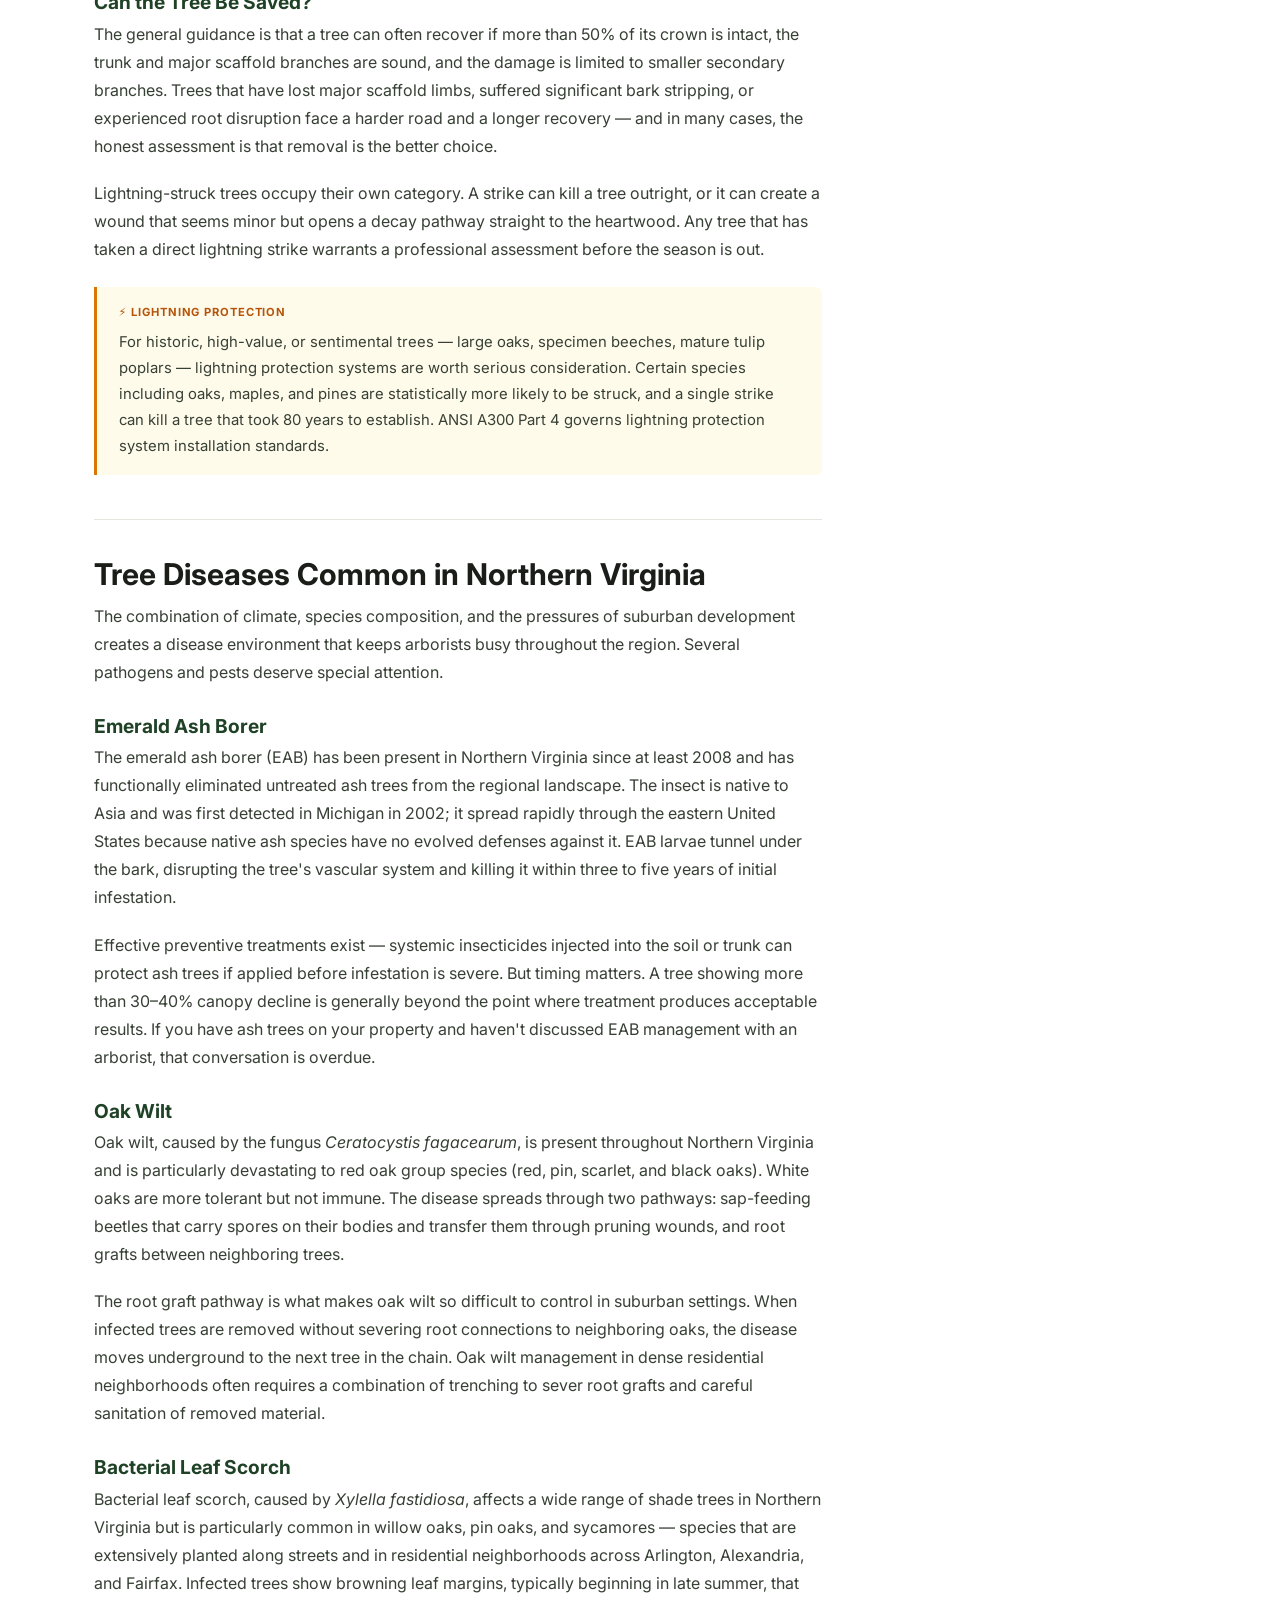
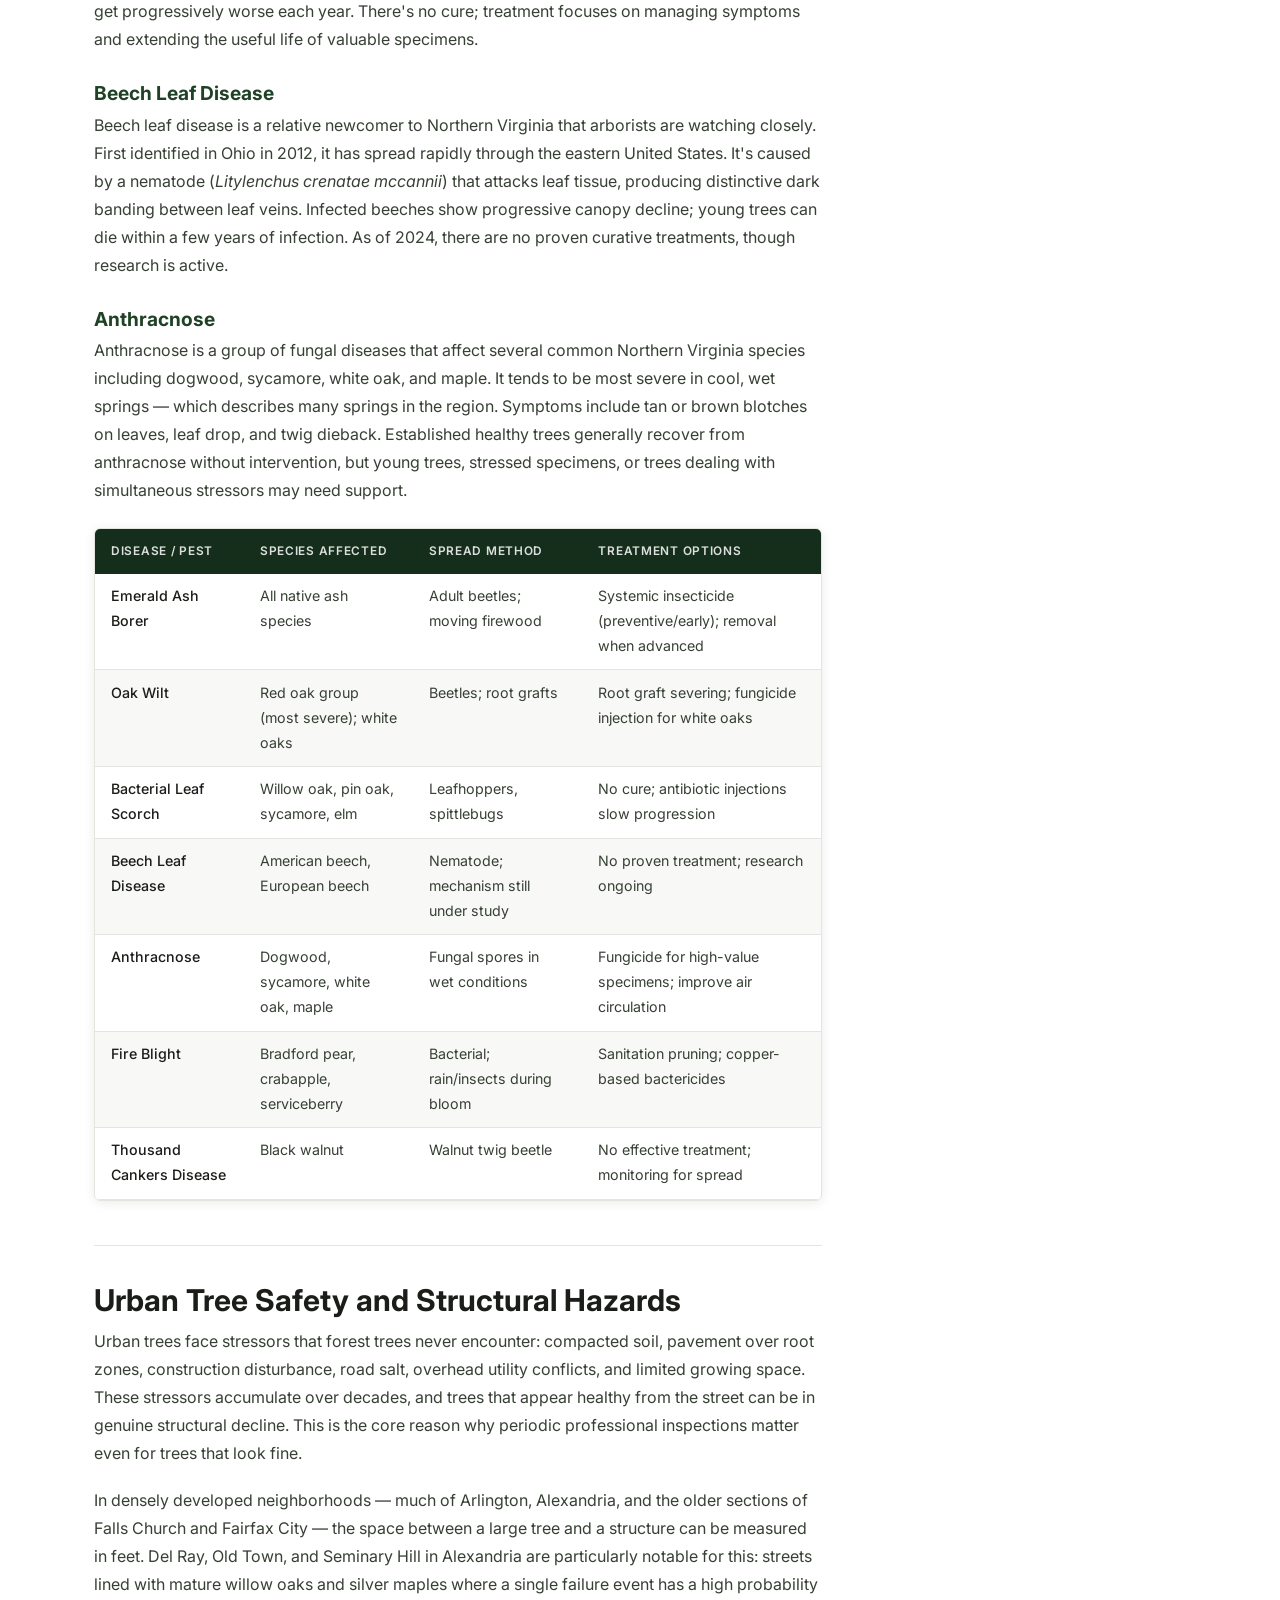
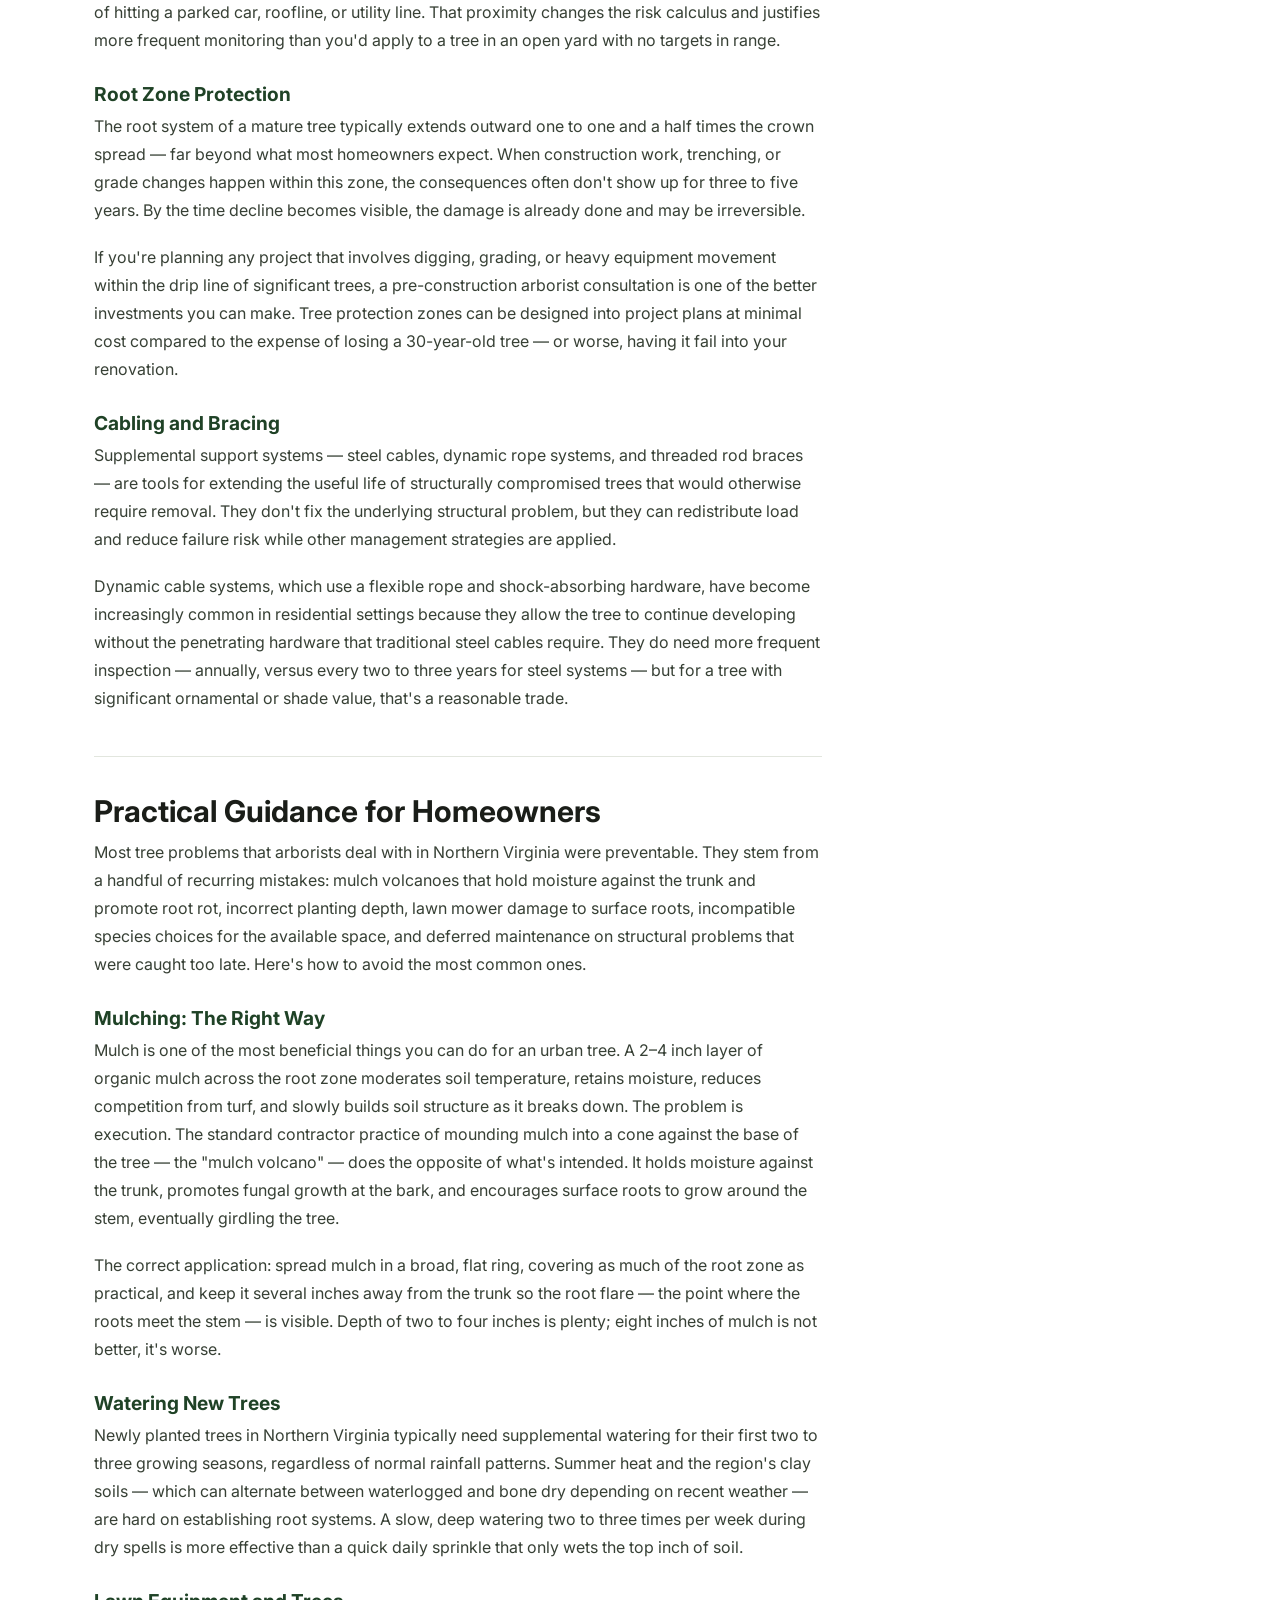
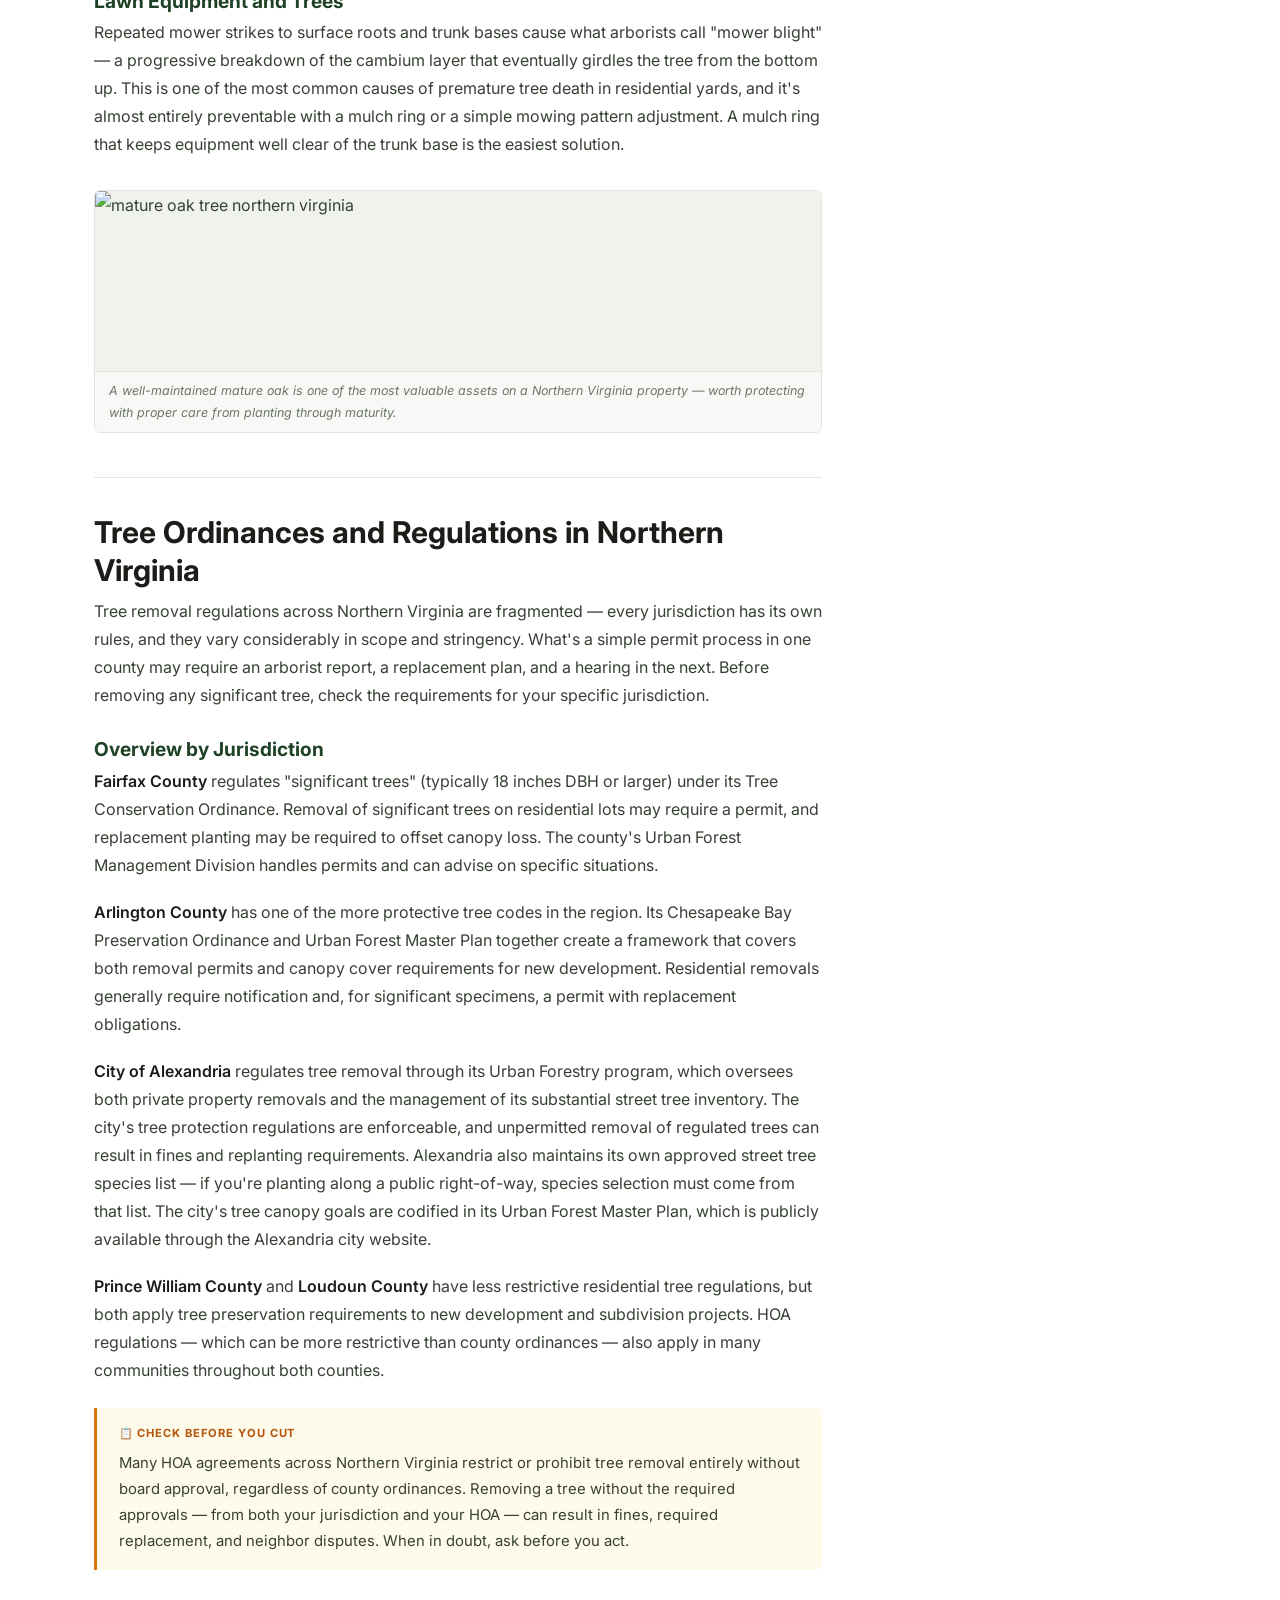
==== commit cc8deb9a: "Add files via upload" ====
--- a/guide.html
+++ b/guide.html
@@ -576,7 +576,7 @@
 
     <p>Beyond ISA certification, look for arborists who carry adequate liability insurance (both general liability and workers' compensation), can provide references for similar work in your neighborhood, and demonstrate familiarity with local species and regulations. An arborist who primarily works in Northern Virginia will have practical experience with the region's specific soil conditions, common species, and municipal permit processes — knowledge that matters in ways that general certification alone doesn't capture.</p>
 
-    <p>For homeowners in Alexandria specifically, it's worth asking whether a prospective arborist has worked within the city before. Alexandria's Urban Forestry program has its own permit requirements and approved species lists, and experienced local companies — such as <a href="https://gvtreeservice.com/service-area/tree-service-alexandria-va/" target="_blank" rel="noopener">G&amp;V Tree Service, which serves the Alexandria area</a> — are already familiar with those processes and can help navigate them when removal or significant pruning is involved.</p>
+    <p>For homeowners in Alexandria specifically, it's worth asking whether a prospective arborist has worked within the city before. Alexandria's Urban Forestry program has its own permit requirements and approved species lists, and experienced local companies — such as <a href="https://gvtreeservice.com/tree-service-alexandria" target="_blank" rel="noopener">the team at GV Tree Service</a> — are already familiar with those processes and can help navigate them when removal or significant pruning is involved.</p>
 
     <h3>Questions to Ask Before Hiring</h3>
 
@@ -627,7 +627,7 @@
 
     <p>Tree care in Northern Virginia is genuinely more complicated than the generic advice that fills most homeowner resources. The region's ecology, its clay soils, its unpredictable mid-Atlantic winters, and the dense proximity of mature trees to structures create a set of conditions where both under-reaction and over-reaction carry real costs.</p>
 
-    <p>The framework that works is simple: pay attention, inspect regularly, act on structural problems before they become hazards, and hire professionals for work that is genuinely beyond the scope of informed DIY effort. A single annual walk-around with a trained eye — whether yours or an arborist's — catches most problems while they're still manageable.</p>
+    <p>The framework that works is simple: pay attention, inspect regularly, act on structural problems before they become hazards, and hire professionals for work that is genuinely beyond the scope of informed DIY effort. A single annual walk-around with a trained eye — whether yours or an arborist's — catches most problems while they're still manageable. If you're looking for a starting point on professional care in this region, <a href="https://gvtreeservice.com" target="_blank" rel="noopener">GV Tree Service</a> is one of the established providers serving Northern Virginia homeowners.</p>
 
     <p>The trees on your property are living infrastructure. They provide shade, sound buffering, wildlife habitat, property value, and psychological benefits that are real even if they're hard to put a dollar figure on. They deserve the same informed, proactive maintenance approach you'd bring to any other major system in your home.</p>
 
@@ -661,9 +661,9 @@
     <div class="sidebar-card">
       <h4>Trusted Resources</h4>
       <ul class="toc-list">
-        <li><a href="https://dof.virginia.gov" target="_blank" rel="noopener">Virginia Dept. of Forestry</a></li>
-        <li><a href="https://ext.vt.edu" target="_blank" rel="noopener">Virginia Cooperative Extension</a></li>
-        <li><a href="https://www.isa-arbor.com" target="_blank" rel="noopener">Int'l Society of Arboriculture</a></li>
+        <li>Virginia Dept. of Forestry</li>
+        <li>Virginia Cooperative Extension</li>
+        <li>Int'l Society of Arboriculture</li>
         <li><a href="resources.html">All Resources →</a></li>
       </ul>
     </div>
